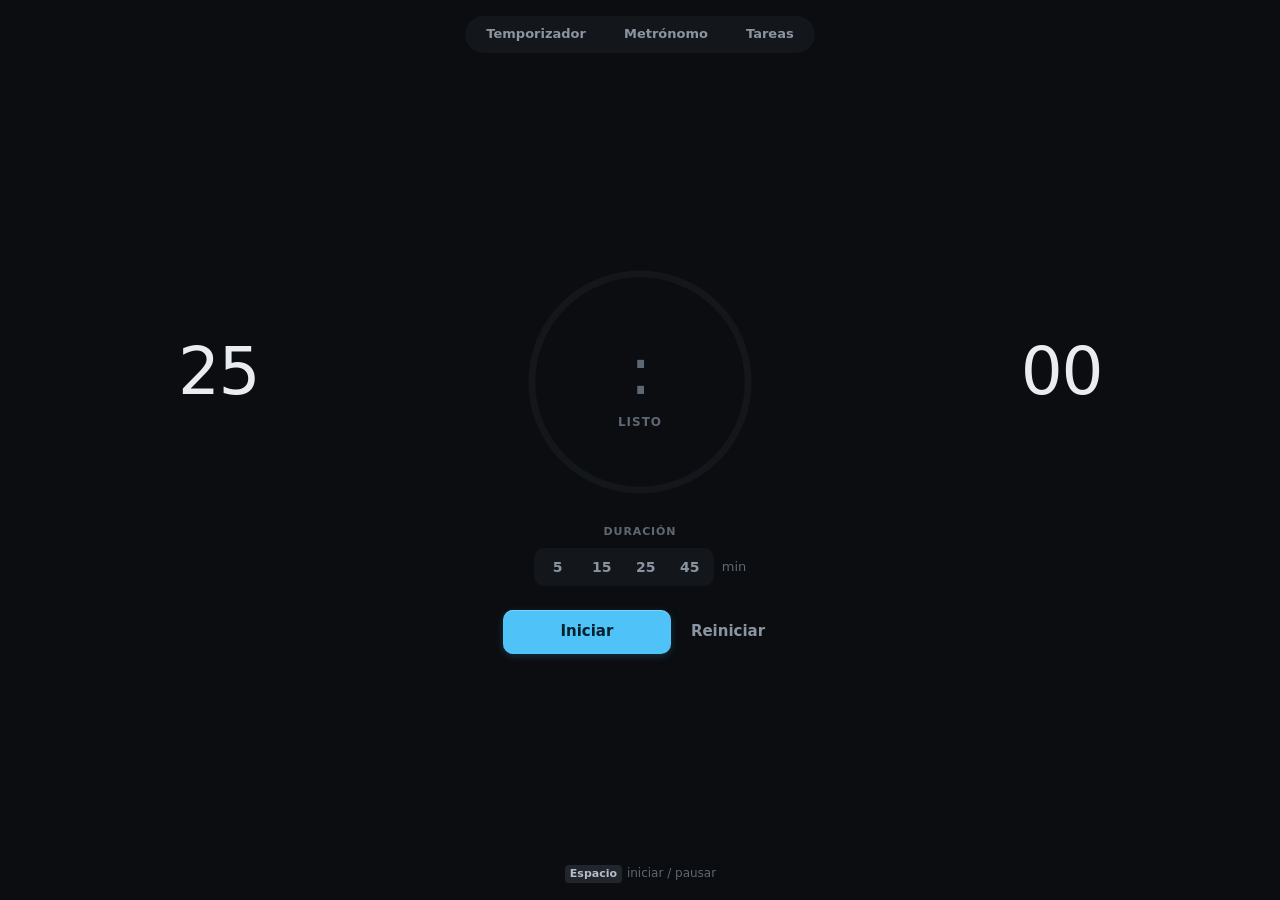
==== src/frontend/index.html @ 13fa9584 "volume" ====
<!DOCTYPE html>
<html lang="es">
<head>
<meta charset="utf-8">
<title>Tempo</title>
<link rel="stylesheet" href="style.css">
</head>
<body>

<div class="update-bar" id="updateBar" role="status" hidden>
  <span>Nueva versión <span id="updateVer"></span> disponible</span>
  <span id="updateErr" hidden></span>
  <button class="btn link" id="updateInstall">Actualizar</button>
</div>

<nav class="tabs" role="tablist">
  <button class="tab" role="tab" data-tab="timer" id="tab-timer">Temporizador</button>
  <button class="tab" role="tab" data-tab="metro" id="tab-metro">Metrónomo</button>
  <button class="tab" role="tab" data-tab="todo" id="tab-todo">Tareas</button>
</nav>

<!-- ───────── Temporizador ───────── -->
<section class="panel timer" id="panel-timer" role="tabpanel" aria-labelledby="tab-timer">
  <div class="ring" id="ring">
    <svg viewBox="0 0 240 240" aria-hidden="true">
      <circle class="ring-track" cx="120" cy="120" r="110"></circle>
      <circle class="ring-fill" id="ringFill" cx="120" cy="120" r="110"></circle>
    </svg>
    <div class="ring-center">
      <label class="time time-edit" id="timeEdit" title="Haz clic para cambiar la duración">
        <input type="text" inputmode="numeric" id="customMin" maxlength="4" value="25" aria-label="Minutos">
        <span>:</span>
        <input type="text" inputmode="numeric" id="customSec" maxlength="2" value="00" aria-label="Segundos">
      </label>
      <div class="time" id="timerDisplay" hidden>25:00</div>
      <div class="status" id="timerStatus" role="status">Listo</div>
    </div>
  </div>

  <div class="group">
    <div class="eyebrow">Duración</div>
    <div class="duration-row">
      <div class="seg" id="presets">
        <button data-min="5">5</button>
        <button data-min="15">15</button>
        <button data-min="25">25</button>
        <button data-min="45">45</button>
      </div>
      <span class="unit">min</span>
    </div>
  </div>

  <div class="actions">
    <button class="btn primary" id="timerMain">Iniciar</button>
    <button class="btn link" id="timerReset">Reiniciar</button>
  </div>

  <p class="hint"><kbd>Espacio</kbd> iniciar / pausar</p>
</section>

<!-- ───────── Metrónomo ───────── -->
<section class="panel metro" id="panel-metro" role="tabpanel" aria-labelledby="tab-metro" hidden>
  <!-- Escala de metrónomo analógico: lento arriba, rápido abajo; la pesa marca el tempo -->
  <div class="scale" id="scale" role="slider" tabindex="0" aria-label="Tempo"
       aria-valuemin="30" aria-valuemax="240" aria-valuenow="100">
    <div class="rail" id="rail">
      <div class="weight" id="weight"></div>
    </div>
  </div>

  <div class="metro-side">
    <div class="hero">
      <div class="bpm"><span id="bpmDisplay">100</span><small>BPM</small></div>
      <div class="tempo-name" id="tempoName">Andante</div>
      <div class="bpm-note" id="bpmNote"></div>
    </div>

    <!-- compás (fracción con ‹ ›) y pulsos: clic en un pulso lo acentúa -->
    <div class="beat-row">
      <div class="meter" id="meter" role="spinbutton" tabindex="0" aria-label="Compás" title="Compás">
        <button class="meter-arrow" id="meterPrev" tabindex="-1" aria-label="Compás anterior">‹</button>
        <span class="frac"><span id="meterNum">4</span><span id="meterDen">4</span></span>
        <button class="meter-arrow" id="meterNext" tabindex="-1" aria-label="Compás siguiente">›</button>
      </div>
      <div class="dots" id="dots" title="Clic en un pulso para acentuarlo"></div>
    </div>

    <div class="volume" id="volume">
      <button class="vol-icon" id="volMute" aria-label="Silenciar">
        <svg viewBox="0 0 24 24" aria-hidden="true">
          <path class="spk" d="M4 9h4l5-4v14l-5-4H4z"></path>
          <path class="wave w1" d="M16 9.5a3.5 3.5 0 0 1 0 5"></path>
          <path class="wave w2" d="M18.5 7a7 7 0 0 1 0 10"></path>
          <path class="mute" d="M16.5 9.5l5 5m0-5l-5 5"></path>
        </svg>
      </button>
      <input type="range" class="slider" id="volRange" min="0" max="100" value="80" aria-label="Volumen">
    </div>

    <button class="btn primary block" id="metroToggle">Iniciar</button>

    <p class="notice" id="metroNotice" hidden>Se detuvo al ocultar la ventana.</p>
    <p class="hint"><kbd>Espacio</kbd> iniciar / parar · <kbd>↑</kbd><kbd>↓</kbd> ±1</p>
  </div>
</section>

<!-- ───────── Tareas ───────── -->
<section class="panel todo" id="panel-todo" role="tabpanel" aria-labelledby="tab-todo" hidden>
  <form class="todo-form" id="todoForm" autocomplete="off">
    <input type="text" class="field" id="todoInput" placeholder="Nueva tarea…" maxlength="200" aria-label="Nueva tarea">
    <button class="btn primary" type="submit">Añadir</button>
  </form>

  <ul class="todo-list" id="todoList" aria-label="Tareas"></ul>
  <p class="todo-empty" id="todoEmpty">No hay tareas</p>

  <div class="todo-foot">
    <span id="todoCount"></span>
    <button class="btn link" id="todoClear">Borrar completadas</button>
  </div>

  <p class="hint"><kbd>Intro</kbd> añadir · doble clic para editar · arrastra <span class="grip-glyph">⋮⋮</span> para ordenar</p>
</section>

<script src="metronome.js"></script>
<script src="app.js"></script>
</body>
</html>
---- src/frontend/style.css ----
/* ───────────────────────── Tokens ─────────────────────────
   Grises con un punto de azul (más naturales que el gris neutro), tonos
   definidos para cada acento y escalas fijas de espacio y tipografía.     */
:root {
  --gray-950: #0b0d10;   /* fondo de la ventana */
  --gray-900: #13161b;   /* superficies: tarjetas, pistas */
  --gray-850: #191d23;
  --gray-800: #21262d;   /* elementos elevados: segmento activo, campos */
  --gray-700: #2c333c;   /* pistas de controles */
  --gray-600: #3e4651;
  --gray-500: #5e6774;   /* texto terciario */
  --gray-400: #8b94a1;   /* texto secundario */
  --gray-300: #b6bdc8;
  --gray-100: #e9edf2;   /* texto principal */

  --cyan-tint: rgb(79 195 247 / .14);
  --cyan-500: #4fc3f7;
  --cyan-400: #7fd3f9;
  --cyan-ink: #03202b;
  --amber-tint: rgb(255 183 77 / .14);
  --amber-500: #ffb74d;
  --red-tint: rgb(239 83 80 / .14);
  --red-500: #ef5350;
  --red-300: #ff8f8b;

  --s1: 4px; --s2: 8px; --s3: 12px; --s4: 16px; --s5: 24px; --s6: 32px; --s7: 48px;
  --r-sm: 6px; --r-md: 10px; --r-lg: 14px; --r-full: 999px;

  --font: "Segoe UI Variable Text", "Segoe UI", system-ui, sans-serif;
  --font-display: "Segoe UI Variable Display", "Segoe UI", system-ui, sans-serif;

  --raise: inset 0 1px 0 rgb(255 255 255 / .05), 0 1px 2px rgb(0 0 0 / .4);
  color-scheme: dark;
}

* { box-sizing: border-box; }

html, body {
  margin: 0;
  height: 100%;
  overflow: hidden;
  background: var(--gray-950);
  color: var(--gray-100);
  font: 14px/1.45 var(--font);
  user-select: none;
  -webkit-font-smoothing: antialiased;
}
body { display: flex; flex-direction: column; }

button { font: inherit; color: inherit; cursor: pointer; }
button:disabled { cursor: default; }
:focus-visible { outline: 2px solid var(--cyan-500); outline-offset: 2px; }

/* ───────────────────────── Actualización ───────────────────────── */
.update-bar {
  display: flex;
  align-items: center;
  justify-content: center;
  gap: var(--s2);
  padding: var(--s1) var(--s4);
  background: var(--cyan-tint);
  color: var(--cyan-400);
  font-size: 13px;
}
.update-bar[hidden] { display: none; }
.update-bar .btn.link { padding: 4px var(--s2); font-size: 13px; color: var(--cyan-500); }
.update-bar .btn.link:hover:not(:disabled) { color: var(--gray-100); }
.update-bar .btn.link:disabled { color: var(--gray-500); }

/* ───────────────────────── Pestañas ───────────────────────── */
.tabs {
  align-self: center;
  display: flex;
  gap: 2px;
  margin: var(--s4) 0 0;
  padding: 3px;
  border-radius: var(--r-full);
  background: var(--gray-900);
}
.tab {
  padding: 6px 18px;
  border: 0;
  border-radius: var(--r-full);
  background: none;
  color: var(--gray-400);
  font-weight: 600;
  font-size: 13px;
  transition: color .15s, background .15s;
}
.tab:hover { color: var(--gray-100); }
.tab.active { background: var(--gray-800); color: var(--gray-100); box-shadow: var(--raise); }

.panel {
  flex: 1;
  min-height: 0;
  display: flex;
  flex-direction: column;
  align-items: center;
  padding: var(--s5) var(--s5) var(--s4);
  /* en ventana maximizada / pantalla completa el contenido no se estira */
  width: 100%;
  max-width: 560px;
  margin-inline: auto;
}
.panel[hidden] { display: none; }
.panel.metro, .panel.todo { max-height: 760px; }
.panel.todo { max-width: 640px; }

/* ───────────────────────── Botones ───────────────────────── */
.btn {
  border: 0;
  border-radius: var(--r-md);
  padding: 11px 22px;
  font-weight: 600;
  font-size: 15px;
  transition: background .15s, color .15s, transform .05s;
}
.btn:active:not(:disabled) { transform: translateY(1px); }
.btn.primary {
  background: var(--cyan-500);
  color: var(--cyan-ink);
  box-shadow: inset 0 1px 0 rgb(255 255 255 / .25), 0 2px 8px rgb(79 195 247 / .2);
}
.btn.primary:hover { background: var(--cyan-400); }
.btn.primary.stop {               /* "Parar"/"Pausar": acción activa, menos llamativa */
  background: var(--gray-800);
  color: var(--gray-100);
  box-shadow: var(--raise);
}
.btn.primary.stop:hover { background: var(--gray-700); }
.btn.link { background: none; color: var(--gray-400); padding-inline: var(--s3); }
.btn.link:hover:not(:disabled) { color: var(--gray-100); }
.btn.link:disabled { color: var(--gray-600); }
.btn.block { width: 100%; }

/* Control segmentado: grupo de opciones sin un borde por botón */
.seg {
  display: inline-flex;
  gap: 2px;
  padding: 3px;
  border-radius: var(--r-md);
  background: var(--gray-900);
}
.seg button {
  min-width: 42px;
  padding: 6px 10px;
  border: 0;
  border-radius: 7px;
  background: none;
  color: var(--gray-400);
  font-weight: 600;
  font-variant-numeric: tabular-nums;
  transition: color .15s, background .15s;
}
.seg button:hover:not(:disabled) { color: var(--gray-100); }
.seg button:disabled { opacity: .4; }
.seg button[aria-pressed="true"] { background: var(--gray-800); color: var(--gray-100); box-shadow: var(--raise); }
.seg.full { display: flex; }
.seg.full button { flex: 1; min-width: 0; }

/* ───────────────────────── Texto ───────────────────────── */
.eyebrow {
  font-size: 11px;
  font-weight: 600;
  letter-spacing: .08em;
  text-transform: uppercase;
  color: var(--gray-500);
}
.hint { margin: auto 0 0; color: var(--gray-500); font-size: 12px; text-align: center; }
kbd {
  display: inline-block;
  min-width: 18px;
  padding: 1px 5px;
  margin: 0 1px;
  border-radius: 4px;
  background: var(--gray-800);
  color: var(--gray-300);
  font: 600 11px/1.5 var(--font);
  box-shadow: inset 0 -1px 0 var(--gray-950);
}
.notice { margin: 0; color: var(--amber-500); font-size: 13px; }
.notice[hidden] { display: none; }

/* ─────────────────────── Temporizador ─────────────────────── */
.panel.timer { gap: var(--s5); }

/* contenido centrado en vertical entre las pestañas y la pista de atajos */
.ring { position: relative; width: 236px; height: 236px; margin-top: auto; flex: none; }
.ring svg { width: 100%; height: 100%; transform: rotate(-90deg); }
.ring circle { fill: none; stroke-width: 7; }
.ring-track { stroke: var(--gray-900); }
.ring-fill {
  stroke: var(--cyan-500);
  stroke-linecap: round;
  stroke-dasharray: 691.15;
  stroke-dashoffset: 691.15;
  transition: stroke-dashoffset .4s linear, stroke .2s;
}
.ring-center {
  position: absolute;
  inset: 0;
  display: flex;
  flex-direction: column;
  align-items: center;
  justify-content: center;
  gap: var(--s1);
}
.time {
  font: 300 66px/1 var(--font-display);
  font-variant-numeric: tabular-nums;
  letter-spacing: -.02em;
}
.time.long { font-size: 50px; }
.time[hidden] { display: none; }

/* la duración se edita en el propio círculo */
.time-edit { display: inline-flex; align-items: baseline; cursor: text; }
.time-edit input {
  min-width: 0;
  padding: 0;
  border: 0;
  border-radius: var(--r-md);
  background: none;
  color: inherit;
  font: inherit;
  letter-spacing: inherit;
  text-align: center;
}
.time-edit input:hover { background: var(--gray-850); }
.time-edit input:focus { outline: none; background: var(--gray-800); box-shadow: var(--raise); }
.time-edit span { color: var(--gray-500); }
.status { font-size: 12px; font-weight: 600; letter-spacing: .08em; text-transform: uppercase; color: var(--gray-500); }

.ring.idle .ring-fill { stroke-dashoffset: 691.15; }
.ring.paused .ring-fill { stroke: var(--gray-500); }
.ring.paused .time { color: var(--gray-400); }
.ring.running .status { color: var(--cyan-500); }
.ring.done .ring-fill { stroke: var(--red-500); }
.ring.done .time { color: var(--red-300); }
.ring.done .status {              /* aviso de fin: fondo tintado y texto fuerte */
  padding: 2px 10px;
  border-radius: var(--r-full);
  background: var(--red-tint);
  color: var(--red-300);
  font-weight: 700;
}
.ring.done { animation: glow 1.6s ease-in-out infinite; border-radius: 50%; }
@keyframes glow {
  50% { box-shadow: 0 0 0 10px var(--red-tint); }
}

.group { display: flex; flex-direction: column; align-items: center; gap: var(--s2); }
.duration-row { display: flex; align-items: center; gap: var(--s2); }
.unit { color: var(--gray-500); font-size: 13px; }

.actions { display: flex; align-items: center; gap: var(--s2); }
.actions .primary { min-width: 168px; }

/* ──────────────────────── Metrónomo ───────────────────────── */
.panel.metro { flex-direction: row; align-items: stretch; gap: var(--s5); padding-top: var(--s4); }

/* escala analógica */
.scale {
  position: relative;
  flex: 0 0 168px;
  padding: var(--s4) 0;
  border-radius: var(--r-lg);
  background: linear-gradient(var(--gray-900), var(--gray-850));
  box-shadow: inset 0 1px 0 rgb(255 255 255 / .03);
  cursor: ns-resize;
  touch-action: none;
}
.rail { --x: 58px; position: relative; height: 100%; }
.rail::before {                   /* la varilla */
  content: '';
  position: absolute;
  left: calc(var(--x) - 1.5px);
  top: calc(-1 * var(--s2)); bottom: calc(-1 * var(--s2));
  width: 3px;
  border-radius: 2px;
  background: linear-gradient(90deg, var(--gray-700), var(--gray-500), var(--gray-700));
}
.tick { position: absolute; height: 1px; left: calc(var(--x) - 9px); width: 5px; background: var(--gray-600); }
.tick.major { left: calc(var(--x) - 13px); width: 9px; background: var(--gray-400); }
.tick-num {
  position: absolute;
  right: calc(100% - var(--x) + 17px);
  transform: translateY(-50%);
  font-size: 10px;
  line-height: 1;
  color: var(--gray-500);
  font-variant-numeric: tabular-nums;
}
.tick-num.key { color: var(--gray-300); font-weight: 600; }
.mark {
  position: absolute;
  left: calc(var(--x) + 12px);
  transform: translateY(-50%);
  font-size: 11.5px;
  line-height: 1;
  font-style: italic;
  color: var(--gray-500);
  white-space: nowrap;
  transition: color .15s;
}
.mark.current { color: var(--amber-500); font-weight: 600; }
.weight {                         /* la pesa */
  position: absolute;
  left: var(--x);
  width: 38px;
  height: 22px;
  transform: translate(-50%, -50%);
  pointer-events: none;
  transition: top .08s ease-out;
  filter: drop-shadow(0 2px 3px rgb(0 0 0 / .5));
}
.weight::before {
  content: '';
  position: absolute;
  inset: 0;
  background: linear-gradient(90deg, #8d95a1, #eef1f5 42%, #a7aeb9 60%, #7d8591);
  clip-path: polygon(24% 0, 76% 0, 100% 100%, 0 100%);
}
.weight::after {                  /* línea índice */
  content: '';
  position: absolute;
  left: -4px; right: -4px; top: 50%;
  height: 2px;
  margin-top: -1px;
  border-radius: 1px;
  background: var(--amber-500);
}
.scale.dragging .weight { transition: none; }

.metro-side {
  flex: 1;
  min-width: 0;
  display: flex;
  flex-direction: column;
  align-items: stretch;
  gap: var(--s4);
}
.hero { text-align: center; padding-top: var(--s2); }
.bpm { display: flex; align-items: baseline; justify-content: center; gap: 6px; }
.bpm > span {
  font: 300 72px/1 var(--font-display);
  font-variant-numeric: tabular-nums;
  letter-spacing: -.02em;
}
.bpm small { font-size: 12px; font-weight: 600; letter-spacing: .08em; color: var(--gray-500); }
.bpm-note { font-size: 12px; color: var(--gray-500); min-height: 1.45em; }
.tempo-name { margin-top: var(--s1); color: var(--amber-500); font-style: italic; font-size: 18px; }

/* compás + pulsos en una sola fila */
.beat-row { display: flex; align-items: center; justify-content: center; gap: var(--s4); }

/* compás: fracción apilada con flechas a los lados */
.meter { display: inline-flex; align-items: center; flex: none; border-radius: var(--r-md); }
.meter:focus-visible { outline-offset: 4px; }
.meter-arrow {
  width: 22px;
  height: 36px;
  padding: 0;
  border: 0;
  border-radius: var(--r-sm);
  background: none;
  color: var(--gray-500);
  font-size: 20px;
  line-height: 1;
  transition: color .15s, background .15s;
}
.meter-arrow:hover:not(:disabled) { color: var(--gray-100); background: var(--gray-900); }
.meter-arrow:disabled { color: var(--gray-800); }
.frac {
  display: flex;
  flex-direction: column;
  align-items: center;
  min-width: 26px;
  font: 400 20px/1.05 var(--font-display);
  font-variant-numeric: tabular-nums;
  color: var(--gray-100);
}
.frac > span + span { border-top: 1.5px solid var(--gray-600); padding: 0 2px; }

/* pulsos: cada punto se puede acentuar con un clic */
.dots { display: flex; flex-wrap: wrap; justify-content: center; align-items: center; gap: var(--s2); max-width: 190px; }
.dots.many { gap: 6px; max-width: 160px; }
.dot {
  width: 14px; height: 14px;
  padding: 0;
  border: 0;
  border-radius: 50%;
  background: var(--gray-800);
  transition: background .06s, box-shadow .06s;
}
.dots.many .dot { width: 11px; height: 11px; }
.dot:hover { box-shadow: inset 0 0 0 2px var(--gray-600); }
.dot.accent { box-shadow: inset 0 0 0 2px rgb(255 183 77 / .55); }
.dot.accent:hover { box-shadow: inset 0 0 0 2px var(--amber-500); }
.dot.on { background: var(--cyan-500); box-shadow: 0 0 12px var(--cyan-500); }
.dot.accent.on { background: var(--amber-500); box-shadow: 0 0 12px var(--amber-500); }

/* volumen: icono (silencia) + deslizador */
.volume { display: flex; align-items: center; gap: var(--s2); padding: 0 var(--s2); }
.vol-icon {
  flex: none;
  display: grid;
  place-items: center;
  width: 28px; height: 28px;
  padding: 0;
  border: 0;
  border-radius: var(--r-sm);
  background: none;
  color: var(--gray-500);
  transition: color .15s;
}
.vol-icon:hover { color: var(--gray-100); }
.vol-icon svg { width: 18px; height: 18px; fill: none; stroke: currentColor; stroke-width: 1.8; stroke-linecap: round; stroke-linejoin: round; }
.vol-icon .spk { fill: currentColor; }
.vol-icon .mute { display: none; }
.volume[data-level="0"] .wave { display: none; }
.volume[data-level="0"] .mute { display: inline; }
.volume[data-level="1"] .w2 { display: none; }

/* deslizador */
.slider {
  --fill: 80%;
  appearance: none;
  width: 100%;
  height: 18px;
  margin: 0;
  background: none;
  cursor: pointer;
}
.slider::-webkit-slider-runnable-track {
  height: 4px;
  border-radius: 2px;
  background: linear-gradient(90deg, var(--cyan-500) var(--fill), var(--gray-700) var(--fill));
}
.slider::-webkit-slider-thumb {
  appearance: none;
  width: 16px; height: 16px;
  margin-top: -6px;
  border-radius: 50%;
  background: var(--gray-100);
  box-shadow: 0 1px 3px rgb(0 0 0 / .5);
}
.slider:focus-visible { outline: none; }
.slider:focus-visible::-webkit-slider-thumb { box-shadow: 0 0 0 3px var(--cyan-tint), 0 0 0 1px var(--cyan-500); }

.metro-side .hint { margin-top: auto; }

/* ────────────────────────── Tareas ────────────────────────── */
.panel.todo { align-items: stretch; gap: var(--s4); }

.field {
  min-width: 0;
  padding: 10px var(--s3);
  border: 0;
  border-radius: var(--r-md);
  background: var(--gray-900);
  color: var(--gray-100);
  font: inherit;
  transition: background .15s;
}
.field::placeholder { color: var(--gray-500); }
.field:hover { background: var(--gray-850); }
.field:focus { outline: none; background: var(--gray-800); box-shadow: var(--raise); }

.todo-form { display: flex; gap: var(--s2); }
.todo-form .field { flex: 1; }

.todo-list {
  flex: 1;
  min-height: 0;
  margin: 0 calc(-1 * var(--s2));
  padding: 0;
  list-style: none;
  overflow-y: auto;
}
.todo-list::-webkit-scrollbar { width: 8px; }
.todo-list::-webkit-scrollbar-thumb { border-radius: 4px; background: var(--gray-800); }
.todo-list::-webkit-scrollbar-thumb:hover { background: var(--gray-700); }
.todo-list:empty { display: none; }

.todo-item {
  display: flex;
  align-items: center;
  gap: var(--s2);
  min-height: 40px;
  padding: var(--s1) var(--s2);
  border-radius: var(--r-md);
  transition: background .12s;
}
.todo-item:hover { background: var(--gray-900); }
/* arrastre: las demás tareas se deslizan; la arrastrada sigue al ratón y se asienta al soltar */
.todo-list.sorting .todo-item { transition: background .12s, transform .18s ease; }
.todo-list.sorting .todo-item.dragging {
  position: relative;
  z-index: 1;
  background: var(--gray-800);
  box-shadow: var(--raise), 0 4px 12px rgb(0 0 0 / .4);
  transition: none;
}
.todo-list.sorting .todo-item.dragging.settling { transition: transform .15s ease; }
.todo-list.sorting, .todo-list.sorting * { cursor: grabbing; }
@media (prefers-reduced-motion: reduce) {
  .todo-list.sorting .todo-item, .todo-list.sorting .todo-item.dragging.settling { transition: none; }
}

.todo-grip {
  flex: none;
  width: 14px;
  color: var(--gray-600);
  font-size: 12px;
  letter-spacing: -3px;
  text-align: center;
  cursor: grab;
  touch-action: none;
  opacity: 0;
  transition: opacity .12s, color .12s;
}
.todo-item:hover .todo-grip, .todo-item.dragging .todo-grip { opacity: 1; }
.todo-grip:hover { color: var(--gray-300); }
.todo-item.dragging .todo-grip { cursor: grabbing; color: var(--gray-300); }
.grip-glyph { letter-spacing: -3px; padding-right: 3px; }

.todo-check {
  flex: none;
  display: grid;
  place-items: center;
  width: 18px; height: 18px;
  padding: 0;
  border: 0;
  border-radius: 50%;
  background: none;
  box-shadow: inset 0 0 0 1.5px var(--gray-600);
  transition: background .12s, box-shadow .12s;
}
.todo-check:hover { box-shadow: inset 0 0 0 1.5px var(--cyan-500); }
.todo-check[aria-pressed="true"] { background: var(--cyan-500); box-shadow: none; }
.todo-check[aria-pressed="true"]::after {   /* ✓ */
  content: '';
  width: 5px; height: 9px;
  margin-top: -2px;
  border: solid var(--cyan-ink);
  border-width: 0 2px 2px 0;
  transform: rotate(45deg);
}

.todo-text { flex: 1; min-width: 0; overflow-wrap: anywhere; cursor: text; transition: color .12s; }
.todo-item.done .todo-text { color: var(--gray-500); text-decoration: line-through; }
.todo-edit { flex: 1; padding: 4px var(--s2); margin: -4px 0; }

.todo-del {
  flex: none;
  width: 24px; height: 24px;
  padding: 0;
  border: 0;
  border-radius: var(--r-sm);
  background: none;
  color: var(--gray-500);
  font-size: 18px;
  line-height: 1;
  opacity: 0;
  transition: opacity .12s, color .12s, background .12s;
}
.todo-item:hover .todo-del, .todo-del:focus-visible { opacity: 1; }
.todo-del:hover { color: var(--red-300); background: var(--red-tint); }

.todo-empty { margin: auto 0; color: var(--gray-500); text-align: center; }
.todo-empty[hidden] { display: none; }

.todo-foot { display: flex; align-items: center; justify-content: space-between; min-height: 32px; color: var(--gray-500); font-size: 12px; }
.todo-foot .btn.link { padding: 6px var(--s2); font-size: 13px; }
.todo-foot .btn.link:disabled { visibility: hidden; }
.panel.todo .hint { margin-top: 0; }
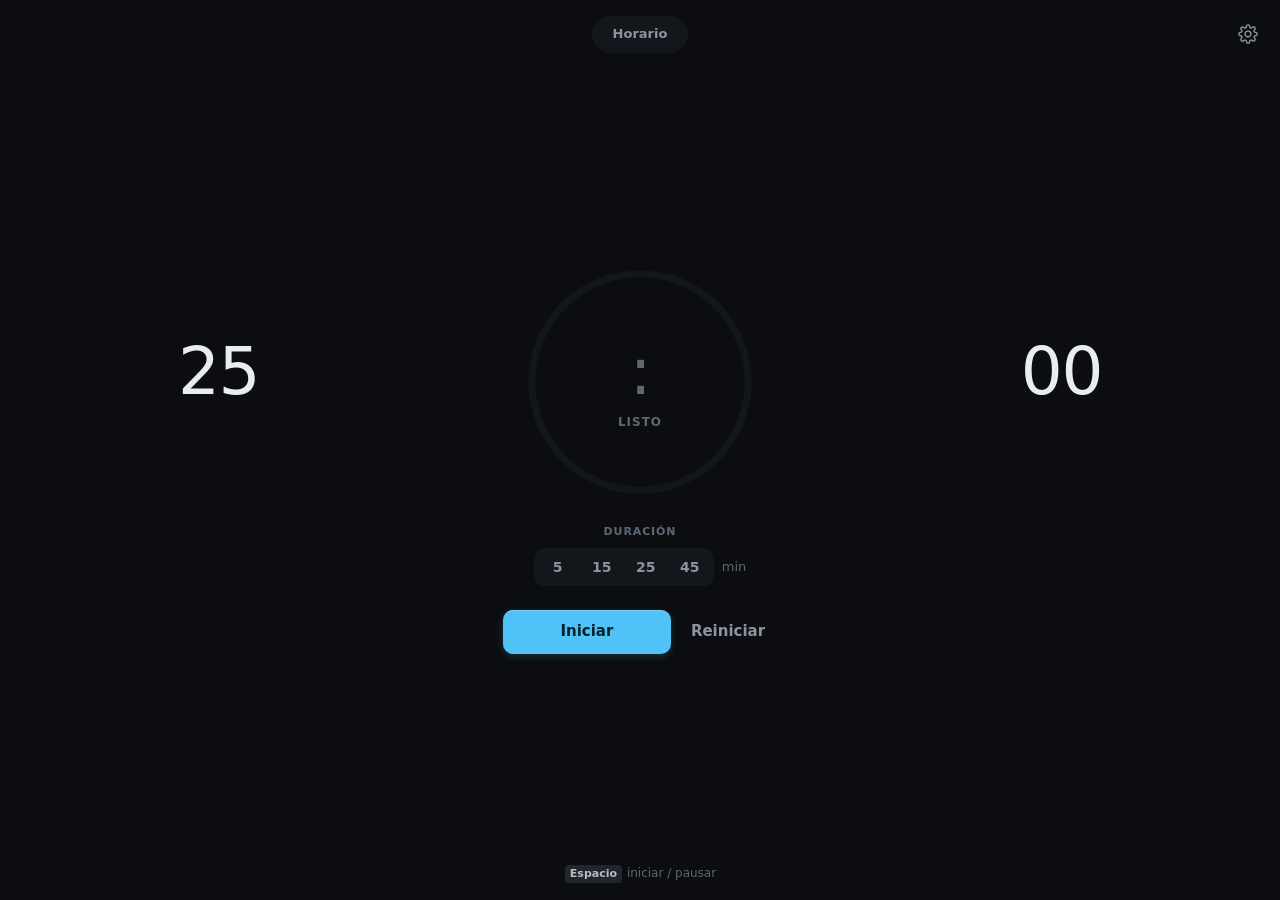
==== commit 84a09134: "Time blocking" ====
--- a/src/frontend/index.html
+++ b/src/frontend/index.html
@@ -13,11 +13,32 @@
   <button class="btn link" id="updateInstall">Actualizar</button>
 </div>
 
-<nav class="tabs" role="tablist">
-  <button class="tab" role="tab" data-tab="timer" id="tab-timer">Temporizador</button>
-  <button class="tab" role="tab" data-tab="metro" id="tab-metro">Metrónomo</button>
-  <button class="tab" role="tab" data-tab="todo" id="tab-todo">Tareas</button>
-</nav>
+<header class="topbar">
+  <nav class="tabs" role="tablist">
+    <button class="tab" role="tab" data-tab="sched" id="tab-sched">Horario</button>
+    <button class="tab" role="tab" data-tab="timer" id="tab-timer" hidden>Temporizador</button>
+    <button class="tab" role="tab" data-tab="metro" id="tab-metro" hidden>Metrónomo</button>
+    <button class="tab" role="tab" data-tab="todo" id="tab-todo" hidden>Tareas</button>
+  </nav>
+  <button class="plugins-btn" id="pluginsBtn" aria-label="Plugins" title="Plugins" aria-expanded="false">
+    <svg viewBox="0 0 24 24" aria-hidden="true"><path d="M12 15.5a3.5 3.5 0 1 0 0-7 3.5 3.5 0 0 0 0 7z"/><path d="M19.4 15a1.7 1.7 0 0 0 .3 1.8l.1.1a2 2 0 1 1-2.8 2.8l-.1-.1a1.7 1.7 0 0 0-1.8-.3 1.7 1.7 0 0 0-1 1.5V21a2 2 0 1 1-4 0v-.1a1.7 1.7 0 0 0-1.1-1.5 1.7 1.7 0 0 0-1.8.3l-.1.1a2 2 0 1 1-2.8-2.8l.1-.1a1.7 1.7 0 0 0 .3-1.8 1.7 1.7 0 0 0-1.5-1H3a2 2 0 1 1 0-4h.1a1.7 1.7 0 0 0 1.5-1.1 1.7 1.7 0 0 0-.3-1.8l-.1-.1a2 2 0 1 1 2.8-2.8l.1.1a1.7 1.7 0 0 0 1.8.3H9a1.7 1.7 0 0 0 1-1.5V3a2 2 0 1 1 4 0v.1a1.7 1.7 0 0 0 1 1.5 1.7 1.7 0 0 0 1.8-.3l.1-.1a2 2 0 1 1 2.8 2.8l-.1.1a1.7 1.7 0 0 0-.3 1.8V9a1.7 1.7 0 0 0 1.5 1H21a2 2 0 1 1 0 4h-.1a1.7 1.7 0 0 0-1.5 1z"/></svg>
+  </button>
+  <div class="plugins-menu" id="pluginsMenu" hidden>
+    <div class="eyebrow">Plugins</div>
+    <label class="plugin-row">
+      <span><b>Temporizador</b><small>Cuenta atrás; se puede iniciar desde un bloque</small></span>
+      <input type="checkbox" class="toggle" data-plugin="timer">
+    </label>
+    <label class="plugin-row">
+      <span><b>Metrónomo</b><small>Tempo, compás y acentos</small></span>
+      <input type="checkbox" class="toggle" data-plugin="metro">
+    </label>
+    <label class="plugin-row">
+      <span><b>Tareas</b><small>Lista de pendientes</small></span>
+      <input type="checkbox" class="toggle" data-plugin="todo">
+    </label>
+  </div>
+</header>
 
 <!-- ───────── Temporizador ───────── -->
 <section class="panel timer" id="panel-timer" role="tabpanel" aria-labelledby="tab-timer">
@@ -122,7 +143,46 @@
   <p class="hint"><kbd>Intro</kbd> añadir · doble clic para editar · arrastra <span class="grip-glyph">⋮⋮</span> para ordenar</p>
 </section>
 
+<!-- ───────── Horario ───────── -->
+<section class="panel sched" id="panel-sched" role="tabpanel" aria-labelledby="tab-sched" hidden>
+  <div class="sched-body" id="schedBody">
+    <div class="sched-head" id="schedHead"></div>
+    <div class="sched-grid" id="schedGrid">
+      <div class="sched-hours" id="schedHours"></div>
+      <!-- columnas L–D generadas por schedule.js -->
+    </div>
+  </div>
+  <div class="sched-foot">
+    <p class="hint">Arrastra para crear un bloque · clic para editar · <kbd>Supr</kbd> eliminar el seleccionado</p>
+    <button class="btn link" id="schedWidget">Mostrar widget</button>
+  </div>
+
+  <form class="sched-editor" id="schedEditor" autocomplete="off" hidden>
+    <input type="text" class="field" id="edTitle" placeholder="Actividad…" maxlength="200" aria-label="Actividad">
+    <div class="ed-row">
+      <input type="time" class="field ed-time" id="edStart" step="900" aria-label="Inicio">
+      <span class="ed-dash">–</span>
+      <input type="time" class="field ed-time" id="edEnd" step="900" aria-label="Fin">
+      <span class="ed-dur" id="edDur"></span>
+    </div>
+    <div class="seg full" id="edDays" aria-label="Días"></div>
+    <div class="ed-quick">
+      <button type="button" class="btn link" data-days="0,1,2,3,4,5,6">Todos</button>
+      <button type="button" class="btn link" data-days="0,1,2,3,4">L–V</button>
+      <button type="button" class="btn link" data-days="5,6">Fin de semana</button>
+    </div>
+    <div class="ed-colors" id="edColors" aria-label="Color"></div>
+    <p class="ed-err" id="edErr" hidden></p>
+    <div class="ed-actions">
+      <button type="button" class="btn link danger" id="edDelete">Eliminar</button>
+      <button type="button" class="btn link" id="edTimer">Iniciar temporizador</button>
+      <button type="submit" class="btn primary">Guardar</button>
+    </div>
+  </form>
+</section>
+
 <script src="metronome.js"></script>
 <script src="app.js"></script>
+<script src="schedule.js"></script>
 </body>
 </html>
--- a/src/frontend/style.css
+++ b/src/frontend/style.css
@@ -68,11 +68,88 @@
 .update-bar .btn.link:disabled { color: var(--gray-500); }
 
 /* ───────────────────────── Pestañas ───────────────────────── */
+.topbar {
+  position: relative;
+  display: flex;
+  justify-content: center;
+  margin: var(--s4) var(--s4) 0;
+}
+.tab[hidden] { display: none; }
+.plugins-btn {
+  position: absolute;
+  right: 0;
+  top: 50%;
+  transform: translateY(-50%);
+  width: 32px;
+  height: 32px;
+  padding: 6px;
+  border: 0;
+  border-radius: var(--r-full);
+  background: none;
+  color: var(--gray-400);
+  transition: color .15s, background .15s;
+}
+.plugins-btn:hover, .plugins-btn[aria-expanded="true"] { color: var(--gray-100); background: var(--gray-900); }
+.plugins-btn svg { width: 100%; height: 100%; fill: none; stroke: currentColor; stroke-width: 1.7; stroke-linecap: round; stroke-linejoin: round; }
+.plugins-menu {
+  position: absolute;
+  right: 0;
+  top: calc(100% + 8px);
+  z-index: 20;
+  width: 290px;
+  display: flex;
+  flex-direction: column;
+  gap: var(--s1);
+  padding: var(--s3);
+  border-radius: var(--r-lg);
+  background: var(--gray-850);
+  box-shadow: 0 0 0 1px var(--gray-700), 0 12px 32px rgb(0 0 0 / .55);
+}
+.plugins-menu[hidden] { display: none; }
+.plugins-menu .eyebrow { padding: 0 var(--s2) var(--s1); }
+.plugin-row {
+  display: flex;
+  align-items: center;
+  justify-content: space-between;
+  gap: var(--s3);
+  padding: var(--s2);
+  border-radius: var(--r-md);
+  cursor: pointer;
+}
+.plugin-row:hover { background: var(--gray-800); }
+.plugin-row b { display: block; font-weight: 600; }
+.plugin-row small { display: block; color: var(--gray-500); font-size: 12px; }
+/* interruptor */
+.toggle {
+  appearance: none;
+  flex: none;
+  position: relative;
+  width: 34px;
+  height: 20px;
+  margin: 0;
+  border-radius: var(--r-full);
+  background: var(--gray-700);
+  cursor: pointer;
+  transition: background .15s;
+}
+.toggle::after {
+  content: '';
+  position: absolute;
+  top: 3px;
+  left: 3px;
+  width: 14px;
+  height: 14px;
+  border-radius: 50%;
+  background: var(--gray-300);
+  transition: transform .15s, background .15s;
+}
+.toggle:checked { background: var(--cyan-500); }
+.toggle:checked::after { transform: translateX(14px); background: var(--cyan-ink); }
 .tabs {
   align-self: center;
   display: flex;
   gap: 2px;
-  margin: var(--s4) 0 0;
+  margin: 0;
   padding: 3px;
   border-radius: var(--r-full);
   background: var(--gray-900);
@@ -575,3 +652,248 @@
 .todo-foot .btn.link { padding: 6px var(--s2); font-size: 13px; }
 .todo-foot .btn.link:disabled { visibility: hidden; }
 .panel.todo .hint { margin-top: 0; }
+
+/* ────────────────────────── Horario ────────────────────────── */
+.panel.sched {
+  position: relative;
+  max-width: none;
+  align-items: stretch;
+  gap: var(--s3);
+  padding: var(--s4) var(--s4) var(--s3);
+}
+.panel.sched .hint { margin: 0; flex: 1; }
+.sched-foot { display: flex; align-items: center; gap: var(--s2); }
+.sched-foot .btn.link { padding: 4px var(--s2); font-size: 12px; }
+
+.sched-body {
+  flex: 1;
+  min-height: 0;
+  overflow-y: auto;
+  border-radius: var(--r-lg);
+  background: var(--gray-900);
+}
+.sched-body::-webkit-scrollbar { width: 8px; }
+.sched-body::-webkit-scrollbar-thumb { border-radius: 4px; background: var(--gray-800); }
+.sched-body::-webkit-scrollbar-thumb:hover { background: var(--gray-700); }
+
+.sched-head, .sched-grid { display: grid; grid-template-columns: 48px repeat(7, minmax(0, 1fr)); }
+.sched-head {
+  position: sticky;
+  top: 0;
+  z-index: 3;
+  background: var(--gray-900);
+  border-bottom: 1px solid var(--gray-800);
+}
+.sched-day {
+  padding: var(--s2) 0;
+  text-align: center;
+  font-size: 12px;
+  font-weight: 600;
+  color: var(--gray-400);
+  overflow: hidden;
+  text-overflow: ellipsis;
+  white-space: nowrap;
+}
+.sched-day.today { color: var(--cyan-400); }
+
+.sched-grid { position: relative; }
+.sched-hours { position: relative; }
+.sched-hour {
+  position: absolute;
+  right: var(--s2);
+  transform: translateY(-50%);
+  font-size: 11px;
+  color: var(--gray-500);
+  font-variant-numeric: tabular-nums;
+}
+/* líneas de hora (marcadas) y de cuarto de hora (tenues) */
+.sched-col {
+  position: relative;
+  border-left: 1px solid var(--gray-800);
+  background:
+    repeating-linear-gradient(to bottom, var(--gray-800) 0 1px, transparent 1px 48px),
+    repeating-linear-gradient(to bottom, rgb(255 255 255 / .025) 0 1px, transparent 1px 12px);
+  cursor: crosshair;
+}
+.sched-col.today { background-color: rgb(79 195 247 / .04); }
+
+.sblock {
+  position: absolute;
+  z-index: 1;
+  padding: 3px 6px;
+  overflow: hidden;
+  border-radius: var(--r-sm);
+  border-left: 3px solid var(--c, var(--cyan-500));
+  background: color-mix(in srgb, var(--c, var(--cyan-500)) 22%, var(--gray-900));
+  color: var(--gray-100);
+  font-size: 12px;
+  line-height: 1.3;
+  cursor: grab;
+  transition: box-shadow .12s, background .12s;
+}
+.sblock:hover { background: color-mix(in srgb, var(--c, var(--cyan-500)) 30%, var(--gray-900)); }
+.sblock.selected { box-shadow: 0 0 0 1.5px var(--c, var(--cyan-500)); }
+.sblock.current { box-shadow: 0 0 0 1.5px var(--c), 0 0 14px color-mix(in srgb, var(--c) 45%, transparent); }
+.sblock.dragging { z-index: 4; opacity: .9; cursor: grabbing; box-shadow: 0 6px 18px rgb(0 0 0 / .45); }
+.sblock.ghost {
+  z-index: 2;
+  border: 1.5px dashed var(--cyan-500);
+  background: var(--cyan-tint);
+  color: var(--cyan-400);
+  font-variant-numeric: tabular-nums;
+  pointer-events: none;
+}
+.sblock-title { font-weight: 600; overflow: hidden; text-overflow: ellipsis; white-space: nowrap; }
+.sblock-time { color: var(--gray-300); font-size: 11px; font-variant-numeric: tabular-nums; white-space: nowrap; }
+.sblock.short { display: flex; align-items: center; gap: 6px; padding-block: 0; }
+.sblock.short .sblock-title { flex: 0 1 auto; min-width: 0; }
+.sblock.short .sblock-time { flex: none; }
+.sblock-handle { position: absolute; left: 0; right: 0; height: 6px; cursor: ns-resize; }
+.sblock-handle.top { top: 0; }
+.sblock-handle.bot { bottom: 0; }
+
+.sched-now { position: absolute; left: 0; right: 0; z-index: 2; height: 2px; background: var(--red-500); pointer-events: none; }
+.sched-now::before {
+  content: '';
+  position: absolute;
+  left: -4px;
+  top: -3px;
+  width: 8px;
+  height: 8px;
+  border-radius: 50%;
+  background: var(--red-500);
+}
+
+.sched-cursor {
+  position: absolute;
+  left: 0;
+  right: 0;
+  z-index: 0;
+  height: 2px;
+  background: var(--cyan-500);
+  pointer-events: none;
+}
+.sched-cursor span {
+  position: absolute;
+  left: 4px;
+  top: 3px;
+  padding: 0 5px;
+  border-radius: 4px;
+  background: var(--cyan-tint);
+  color: var(--cyan-400);
+  font-size: 11px;
+  font-weight: 600;
+  font-variant-numeric: tabular-nums;
+}
+
+body.sched-dragging, body.sched-dragging * { cursor: grabbing !important; user-select: none; }
+
+/* editor flotante */
+.sched-editor {
+  position: absolute;
+  z-index: 10;
+  width: 330px;
+  display: flex;
+  flex-direction: column;
+  gap: var(--s3);
+  padding: var(--s4);
+  border-radius: var(--r-lg);
+  background: var(--gray-850);
+  box-shadow: 0 0 0 1px var(--gray-700), 0 12px 32px rgb(0 0 0 / .55);
+}
+.sched-editor[hidden] { display: none; }
+.sched-editor .field { width: 100%; }
+.ed-row { display: flex; align-items: center; gap: var(--s2); }
+.ed-row .field.ed-time { width: auto; flex: none; font-variant-numeric: tabular-nums; }
+.ed-dash { color: var(--gray-500); }
+.ed-dur { margin-left: auto; color: var(--gray-500); font-size: 12px; white-space: nowrap; }
+.ed-quick { display: flex; gap: var(--s1); margin-top: calc(-1 * var(--s2)); }
+.ed-quick .btn.link { padding: 4px var(--s2); font-size: 12px; }
+.ed-colors { display: flex; gap: var(--s2); }
+.ed-swatch {
+  width: 22px;
+  height: 22px;
+  padding: 0;
+  border: 0;
+  border-radius: 50%;
+  background: var(--c);
+  transition: transform .1s, box-shadow .1s;
+}
+.ed-swatch:hover { transform: scale(1.1); }
+.ed-swatch[aria-pressed="true"] { box-shadow: 0 0 0 2px var(--gray-850), 0 0 0 4px var(--c); }
+.ed-err { margin: 0; color: var(--red-300); font-size: 12px; }
+.ed-err[hidden] { display: none; }
+.ed-actions { display: flex; align-items: center; gap: var(--s1); }
+.ed-actions .btn { padding: 8px 10px; font-size: 13px; white-space: nowrap; }
+.ed-actions .btn.primary { margin-left: auto; }
+.btn.link.danger:hover:not(:disabled) { color: var(--red-300); }
+
+/* ────────────────────────── Widget ────────────────────────── */
+body.widget-page { background: var(--gray-950); overflow: hidden; }
+.widget {
+  --c: var(--cyan-500);
+  position: relative;
+  height: 100vh;
+  display: flex;
+  flex-direction: column;
+  justify-content: center;
+  gap: 3px;
+  padding: 8px 12px 8px 14px;
+  border-left: 4px solid var(--c);
+  background: color-mix(in srgb, var(--c) 10%, var(--gray-900));
+  cursor: default;
+  transform-origin: center;
+}
+.widget.idle { background: var(--gray-900); }
+.w-top { display: flex; align-items: center; gap: var(--s2); min-width: 0; }
+.w-title {
+  flex: 1;
+  min-width: 0;
+  padding: 0;
+  border: 0;
+  background: none;
+  text-align: left;
+  font-weight: 600;
+  font-size: 13px;
+  overflow: hidden;
+  text-overflow: ellipsis;
+  white-space: nowrap;
+}
+.w-title:hover { color: var(--c); }
+.widget.idle .w-title { color: var(--gray-400); }
+.w-close {
+  flex: none;
+  width: 20px;
+  height: 20px;
+  padding: 0;
+  border: 0;
+  border-radius: 50%;
+  background: none;
+  color: var(--gray-500);
+  font-size: 16px;
+  line-height: 1;
+  opacity: 0;
+  transition: opacity .12s, color .12s, background .12s;
+}
+.widget:hover .w-close { opacity: 1; }
+.w-close:hover { color: var(--gray-100); background: var(--gray-800); }
+.w-mid { display: flex; align-items: baseline; gap: var(--s2); }
+.w-count { font: 600 22px/1.1 var(--font-display); font-variant-numeric: tabular-nums; }
+.w-until { color: var(--gray-400); font-size: 12px; }
+.w-bar { height: 3px; border-radius: 2px; background: var(--gray-800); overflow: hidden; }
+.w-fill { height: 100%; width: 0; background: var(--c); transition: width 1s linear; }
+.widget.idle .w-bar { display: none; }
+.w-next { color: var(--gray-500); font-size: 11px; overflow: hidden; text-overflow: ellipsis; white-space: nowrap; }
+.w-next[hidden] { display: none; }
+
+/* aviso de inicio: rebota y destella cuatro veces con el color del bloque */
+.widget.alert { animation: widget-pop .6s cubic-bezier(.3, 1.6, .5, 1), widget-flash 4s ease-in-out; }
+@keyframes widget-pop {
+  0% { transform: scale(.9); }
+  60% { transform: scale(1.05); }
+  100% { transform: scale(1); }
+}
+@keyframes widget-flash {
+  0%, 25%, 50%, 75%, 100% { background-color: color-mix(in srgb, var(--c) 10%, var(--gray-900)); box-shadow: inset 0 0 0 0 transparent; }
+  12%, 37%, 62%, 87% { background-color: color-mix(in srgb, var(--c) 50%, var(--gray-900)); box-shadow: inset 0 0 0 3px var(--c); }
+}
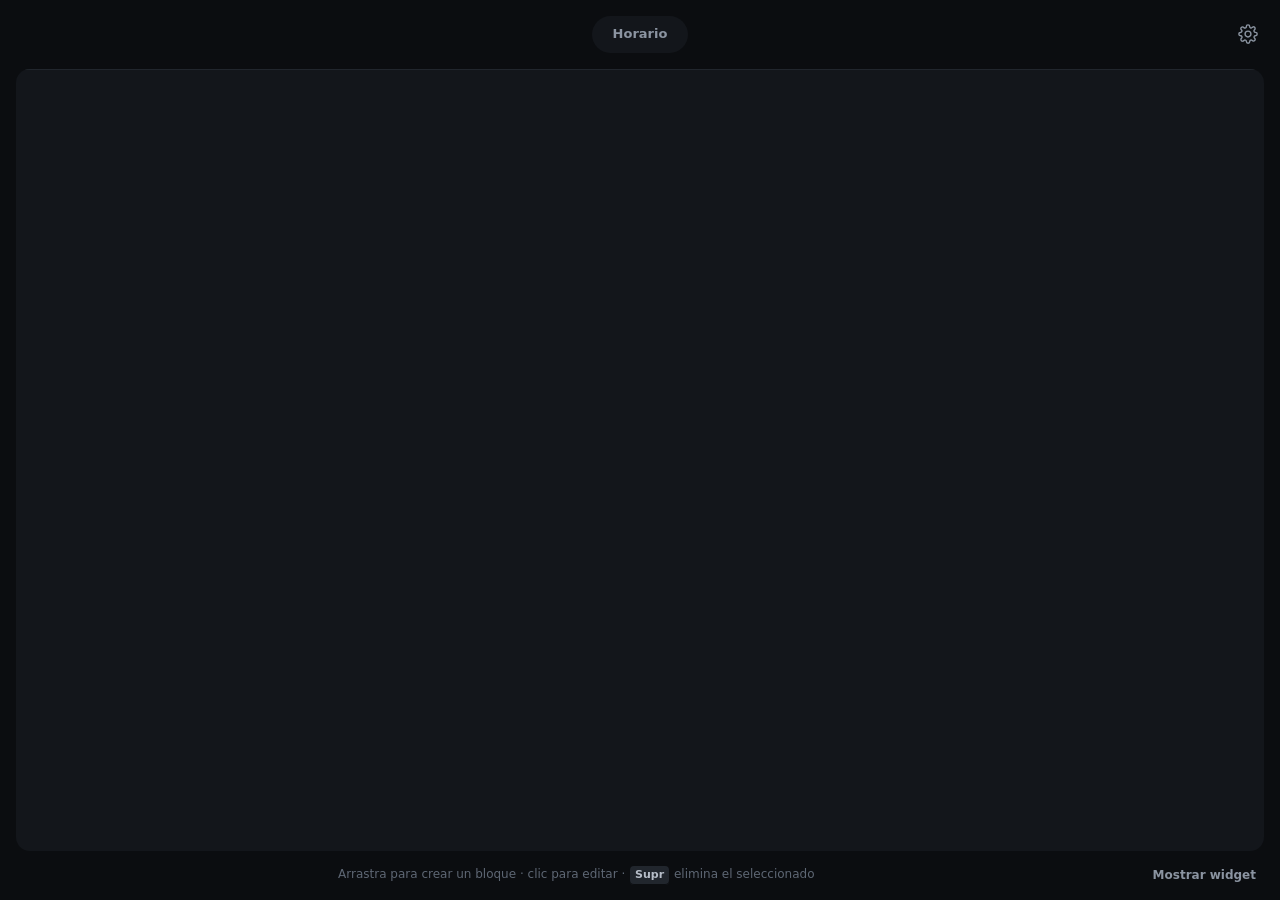
==== commit 08e58f1b: "Architecture" ====
--- a/src/frontend/index.html
+++ b/src/frontend/index.html
@@ -41,7 +41,7 @@
 </header>
 
 <!-- ───────── Temporizador ───────── -->
-<section class="panel timer" id="panel-timer" role="tabpanel" aria-labelledby="tab-timer">
+<section class="panel timer" id="panel-timer" role="tabpanel" aria-labelledby="tab-timer" hidden>
   <div class="ring" id="ring">
     <svg viewBox="0 0 240 240" aria-hidden="true">
       <circle class="ring-track" cx="120" cy="120" r="110"></circle>
@@ -144,7 +144,7 @@
 </section>
 
 <!-- ───────── Horario ───────── -->
-<section class="panel sched" id="panel-sched" role="tabpanel" aria-labelledby="tab-sched" hidden>
+<section class="panel sched" id="panel-sched" role="tabpanel" aria-labelledby="tab-sched">
   <div class="sched-body" id="schedBody">
     <div class="sched-head" id="schedHead"></div>
     <div class="sched-grid" id="schedGrid">
@@ -153,7 +153,7 @@
     </div>
   </div>
   <div class="sched-foot">
-    <p class="hint">Arrastra para crear un bloque · clic para editar · <kbd>Supr</kbd> eliminar el seleccionado</p>
+    <p class="hint">Arrastra para crear un bloque · clic para editar · <kbd>Supr</kbd> elimina el seleccionado</p>
     <button class="btn link" id="schedWidget">Mostrar widget</button>
   </div>
 
@@ -181,8 +181,6 @@
   </form>
 </section>
 
-<script src="metronome.js"></script>
-<script src="app.js"></script>
-<script src="schedule.js"></script>
+<script type="module" src="app.js"></script>
 </body>
 </html>
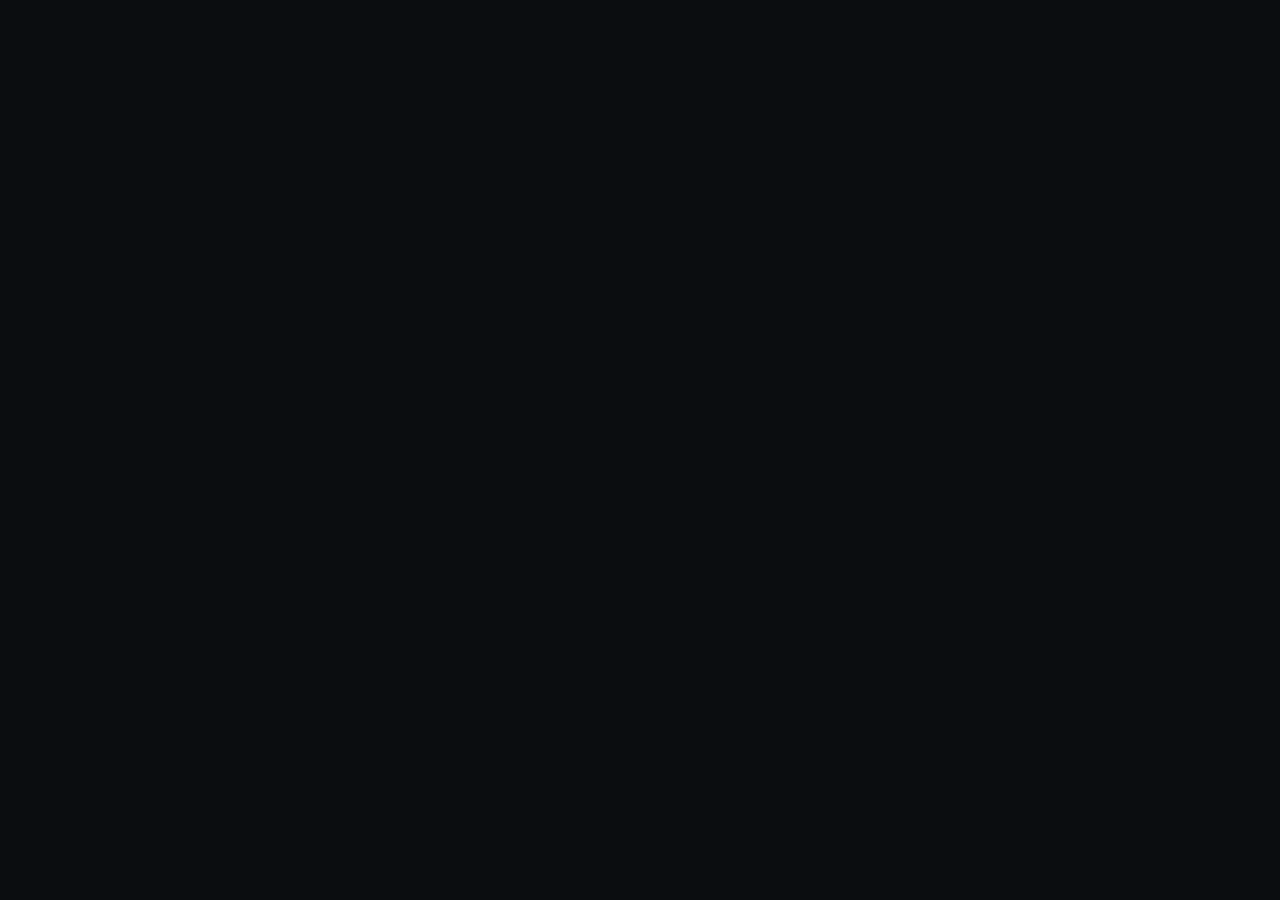
==== commit 93db4462: "Improve settings" ====
--- a/src/frontend/index.html
+++ b/src/frontend/index.html
@@ -3,42 +3,108 @@
 <head>
 <meta charset="utf-8">
 <title>Tempo</title>
+<!-- Antes de pintar: tema de la última sesión y página oculta hasta traducirla
+     (con un límite, por si el arranque fallara). -->
+<script>
+  (function () {
+    var d = document.documentElement;
+    try { d.dataset.theme = localStorage.getItem('tempo.theme') || 'dark'; } catch (e) { d.dataset.theme = 'dark'; }
+    d.classList.add('i18n-pending');
+    setTimeout(function () { d.classList.remove('i18n-pending'); }, 1500);
+  })();
+</script>
 <link rel="stylesheet" href="style.css">
 </head>
 <body>
 
 <div class="update-bar" id="updateBar" role="status" hidden>
-  <span>Nueva versión <span id="updateVer"></span> disponible</span>
+  <span id="updateMsg"></span>
   <span id="updateErr" hidden></span>
-  <button class="btn link" id="updateInstall">Actualizar</button>
+  <button class="btn link" id="updateInstall" data-i18n="update.install">Actualizar</button>
 </div>
 
 <header class="topbar">
   <nav class="tabs" role="tablist">
-    <button class="tab" role="tab" data-tab="sched" id="tab-sched">Horario</button>
-    <button class="tab" role="tab" data-tab="timer" id="tab-timer" hidden>Temporizador</button>
-    <button class="tab" role="tab" data-tab="metro" id="tab-metro" hidden>Metrónomo</button>
-    <button class="tab" role="tab" data-tab="todo" id="tab-todo" hidden>Tareas</button>
+    <button class="tab" role="tab" data-tab="sched" id="tab-sched" data-i18n="tab.sched">Horario</button>
+    <button class="tab" role="tab" data-tab="timer" id="tab-timer" data-i18n="tab.timer" hidden>Temporizador</button>
+    <button class="tab" role="tab" data-tab="metro" id="tab-metro" data-i18n="tab.metro" hidden>Metrónomo</button>
+    <button class="tab" role="tab" data-tab="todo" id="tab-todo" data-i18n="tab.todo" hidden>Tareas</button>
   </nav>
-  <button class="plugins-btn" id="pluginsBtn" aria-label="Plugins" title="Plugins" aria-expanded="false">
+  <button class="settings-btn" id="settingsBtn" data-i18n-aria="settings.open" data-i18n-title="settings.open"
+          aria-label="Ajustes" title="Ajustes" aria-haspopup="dialog">
     <svg viewBox="0 0 24 24" aria-hidden="true"><path d="M12 15.5a3.5 3.5 0 1 0 0-7 3.5 3.5 0 0 0 0 7z"/><path d="M19.4 15a1.7 1.7 0 0 0 .3 1.8l.1.1a2 2 0 1 1-2.8 2.8l-.1-.1a1.7 1.7 0 0 0-1.8-.3 1.7 1.7 0 0 0-1 1.5V21a2 2 0 1 1-4 0v-.1a1.7 1.7 0 0 0-1.1-1.5 1.7 1.7 0 0 0-1.8.3l-.1.1a2 2 0 1 1-2.8-2.8l.1-.1a1.7 1.7 0 0 0 .3-1.8 1.7 1.7 0 0 0-1.5-1H3a2 2 0 1 1 0-4h.1a1.7 1.7 0 0 0 1.5-1.1 1.7 1.7 0 0 0-.3-1.8l-.1-.1a2 2 0 1 1 2.8-2.8l.1.1a1.7 1.7 0 0 0 1.8.3H9a1.7 1.7 0 0 0 1-1.5V3a2 2 0 1 1 4 0v.1a1.7 1.7 0 0 0 1 1.5 1.7 1.7 0 0 0 1.8-.3l.1-.1a2 2 0 1 1 2.8 2.8l-.1.1a1.7 1.7 0 0 0-.3 1.8V9a1.7 1.7 0 0 0 1.5 1H21a2 2 0 1 1 0 4h-.1a1.7 1.7 0 0 0-1.5 1z"/></svg>
   </button>
-  <div class="plugins-menu" id="pluginsMenu" hidden>
-    <div class="eyebrow">Plugins</div>
-    <label class="plugin-row">
-      <span><b>Temporizador</b><small>Cuenta atrás; se puede iniciar desde un bloque</small></span>
-      <input type="checkbox" class="toggle" data-plugin="timer">
-    </label>
-    <label class="plugin-row">
-      <span><b>Metrónomo</b><small>Tempo, compás y acentos</small></span>
-      <input type="checkbox" class="toggle" data-plugin="metro">
-    </label>
-    <label class="plugin-row">
-      <span><b>Tareas</b><small>Lista de pendientes</small></span>
-      <input type="checkbox" class="toggle" data-plugin="todo">
-    </label>
-  </div>
 </header>
+
+<!-- ───────── Ajustes (modal) ───────── -->
+<div class="settings-scrim" id="settings" hidden>
+  <div class="settings" role="dialog" aria-modal="true" aria-labelledby="settingsTitle" tabindex="-1">
+    <div class="settings-head">
+      <h2 id="settingsTitle" data-i18n="settings.title">Ajustes</h2>
+      <button class="icon-btn" id="settingsClose" data-i18n-aria="settings.close" aria-label="Cerrar">×</button>
+    </div>
+    <div class="settings-body">
+      <section class="settings-sec">
+        <div class="eyebrow" data-i18n="settings.general">General</div>
+        <label class="plugin-row">
+          <span><b data-i18n="settings.launch">Arrancar con el sistema</b><small id="launchHint">Abre Tempo al iniciar sesión</small></span>
+          <input type="checkbox" class="toggle" id="setLaunch">
+        </label>
+        <label class="plugin-row">
+          <span><b data-i18n="settings.widget">Widget «Ahora»</b><small data-i18n="settings.widgetHint">Ventanita siempre visible con el bloque en curso</small></span>
+          <input type="checkbox" class="toggle" id="setWidget">
+        </label>
+        <label class="plugin-row">
+          <span><b data-i18n="settings.sound">Sonido de los avisos</b><small data-i18n="settings.soundHint">Al empezar cada bloque</small></span>
+          <input type="checkbox" class="toggle" id="setSound">
+        </label>
+        <div class="plugin-row">
+          <span><b data-i18n="settings.hotkey">Atajo global</b><small id="hotkeyHint">Muestra u oculta Tempo desde cualquier sitio</small></span>
+          <span class="hotkey-ctl">
+            <button class="hotkey-btn" id="setHotkey" type="button" data-keep-focus></button>
+            <button class="btn link" id="clearHotkey" type="button" data-i18n="settings.hotkeyClear">Quitar</button>
+          </span>
+        </div>
+      </section>
+
+      <section class="settings-sec">
+        <div class="eyebrow" data-i18n="settings.appearance">Apariencia</div>
+        <div class="plugin-row static">
+          <b data-i18n="settings.theme">Tema</b>
+          <div class="seg" id="setTheme">
+            <button type="button" data-value="system" data-i18n="settings.themeSystem">Sistema</button>
+            <button type="button" data-value="light" data-i18n="settings.themeLight">Claro</button>
+            <button type="button" data-value="dark" data-i18n="settings.themeDark">Oscuro</button>
+          </div>
+        </div>
+        <div class="plugin-row static">
+          <b data-i18n="settings.lang">Idioma</b>
+          <div class="seg" id="setLang">
+            <button type="button" data-value="system" data-i18n="settings.langSystem">Sistema</button>
+            <button type="button" data-value="es" lang="es">Español</button>
+            <button type="button" data-value="en" lang="en">English</button>
+          </div>
+        </div>
+      </section>
+
+      <section class="settings-sec">
+        <div class="eyebrow" data-i18n="settings.plugins">Plugins</div>
+        <label class="plugin-row">
+          <span><b data-i18n="tab.timer">Temporizador</b><small data-i18n="plugin.timer.desc">Cuenta atrás; se puede iniciar desde un bloque</small></span>
+          <input type="checkbox" class="toggle" data-plugin="timer">
+        </label>
+        <label class="plugin-row">
+          <span><b data-i18n="tab.metro">Metrónomo</b><small data-i18n="plugin.metro.desc">Tempo, compás y acentos</small></span>
+          <input type="checkbox" class="toggle" data-plugin="metro">
+        </label>
+        <label class="plugin-row">
+          <span><b data-i18n="tab.todo">Tareas</b><small data-i18n="plugin.todo.desc">Lista de pendientes</small></span>
+          <input type="checkbox" class="toggle" data-plugin="todo">
+        </label>
+      </section>
+    </div>
+  </div>
+</div>
 
 <!-- ───────── Temporizador ───────── -->
 <section class="panel timer" id="panel-timer" role="tabpanel" aria-labelledby="tab-timer" hidden>
@@ -48,18 +114,18 @@
       <circle class="ring-fill" id="ringFill" cx="120" cy="120" r="110"></circle>
     </svg>
     <div class="ring-center">
-      <label class="time time-edit" id="timeEdit" title="Haz clic para cambiar la duración">
-        <input type="text" inputmode="numeric" id="customMin" maxlength="4" value="25" aria-label="Minutos">
+      <label class="time time-edit" id="timeEdit" data-i18n-title="timer.editHint" title="Haz clic para cambiar la duración">
+        <input type="text" inputmode="numeric" id="customMin" maxlength="4" value="25" data-i18n-aria="timer.minutes" aria-label="Minutos">
         <span>:</span>
-        <input type="text" inputmode="numeric" id="customSec" maxlength="2" value="00" aria-label="Segundos">
+        <input type="text" inputmode="numeric" id="customSec" maxlength="2" value="00" data-i18n-aria="timer.seconds" aria-label="Segundos">
       </label>
       <div class="time" id="timerDisplay" hidden>25:00</div>
-      <div class="status" id="timerStatus" role="status">Listo</div>
+      <div class="status" id="timerStatus" role="status" data-i18n="timer.status.idle">Listo</div>
     </div>
   </div>
 
   <div class="group">
-    <div class="eyebrow">Duración</div>
+    <div class="eyebrow" data-i18n="timer.duration">Duración</div>
     <div class="duration-row">
       <div class="seg" id="presets">
         <button data-min="5">5</button>
@@ -67,22 +133,22 @@
         <button data-min="25">25</button>
         <button data-min="45">45</button>
       </div>
-      <span class="unit">min</span>
+      <span class="unit" data-i18n="timer.min">min</span>
     </div>
   </div>
 
   <div class="actions">
-    <button class="btn primary" id="timerMain">Iniciar</button>
-    <button class="btn link" id="timerReset">Reiniciar</button>
-  </div>
-
-  <p class="hint"><kbd>Espacio</kbd> iniciar / pausar</p>
+    <button class="btn primary" id="timerMain" data-i18n="timer.start">Iniciar</button>
+    <button class="btn link" id="timerReset" data-i18n="timer.reset">Reiniciar</button>
+  </div>
+
+  <p class="hint" data-i18n-html="timer.hintHtml"><kbd>Espacio</kbd> iniciar / pausar</p>
 </section>
 
 <!-- ───────── Metrónomo ───────── -->
 <section class="panel metro" id="panel-metro" role="tabpanel" aria-labelledby="tab-metro" hidden>
   <!-- Escala de metrónomo analógico: lento arriba, rápido abajo; la pesa marca el tempo -->
-  <div class="scale" id="scale" role="slider" tabindex="0" aria-label="Tempo"
+  <div class="scale" id="scale" role="slider" tabindex="0" data-i18n-aria="metro.tempo" aria-label="Tempo"
        aria-valuemin="30" aria-valuemax="240" aria-valuenow="100">
     <div class="rail" id="rail">
       <div class="weight" id="weight"></div>
@@ -98,16 +164,16 @@
 
     <!-- compás (fracción con ‹ ›) y pulsos: clic en un pulso lo acentúa -->
     <div class="beat-row">
-      <div class="meter" id="meter" role="spinbutton" tabindex="0" aria-label="Compás" title="Compás">
-        <button class="meter-arrow" id="meterPrev" tabindex="-1" aria-label="Compás anterior">‹</button>
+      <div class="meter" id="meter" role="spinbutton" tabindex="0" data-i18n-aria="metro.meter" data-i18n-title="metro.meter" aria-label="Compás" title="Compás">
+        <button class="meter-arrow" id="meterPrev" tabindex="-1" data-i18n-aria="metro.meterPrev" aria-label="Compás anterior">‹</button>
         <span class="frac"><span id="meterNum">4</span><span id="meterDen">4</span></span>
-        <button class="meter-arrow" id="meterNext" tabindex="-1" aria-label="Compás siguiente">›</button>
+        <button class="meter-arrow" id="meterNext" tabindex="-1" data-i18n-aria="metro.meterNext" aria-label="Compás siguiente">›</button>
       </div>
-      <div class="dots" id="dots" title="Clic en un pulso para acentuarlo"></div>
+      <div class="dots" id="dots" data-i18n-title="metro.dotsHint" title="Clic en un pulso para acentuarlo"></div>
     </div>
 
     <div class="volume" id="volume">
-      <button class="vol-icon" id="volMute" aria-label="Silenciar">
+      <button class="vol-icon" id="volMute" data-i18n-aria="metro.mute" aria-label="Silenciar">
         <svg viewBox="0 0 24 24" aria-hidden="true">
           <path class="spk" d="M4 9h4l5-4v14l-5-4H4z"></path>
           <path class="wave w1" d="M16 9.5a3.5 3.5 0 0 1 0 5"></path>
@@ -115,32 +181,33 @@
           <path class="mute" d="M16.5 9.5l5 5m0-5l-5 5"></path>
         </svg>
       </button>
-      <input type="range" class="slider" id="volRange" min="0" max="100" value="80" aria-label="Volumen">
-    </div>
-
-    <button class="btn primary block" id="metroToggle">Iniciar</button>
-
-    <p class="notice" id="metroNotice" hidden>Se detuvo al ocultar la ventana.</p>
-    <p class="hint"><kbd>Espacio</kbd> iniciar / parar · <kbd>↑</kbd><kbd>↓</kbd> ±1</p>
+      <input type="range" class="slider" id="volRange" min="0" max="100" value="80" data-i18n-aria="metro.volume" aria-label="Volumen">
+    </div>
+
+    <button class="btn primary block" id="metroToggle" data-i18n="metro.start">Iniciar</button>
+
+    <p class="notice" id="metroNotice" data-i18n="metro.stoppedHidden" hidden>Se detuvo al ocultar la ventana.</p>
+    <p class="hint" data-i18n-html="metro.hintHtml"><kbd>Espacio</kbd> iniciar / parar · <kbd>↑</kbd><kbd>↓</kbd> ±1</p>
   </div>
 </section>
 
 <!-- ───────── Tareas ───────── -->
 <section class="panel todo" id="panel-todo" role="tabpanel" aria-labelledby="tab-todo" hidden>
   <form class="todo-form" id="todoForm" autocomplete="off">
-    <input type="text" class="field" id="todoInput" placeholder="Nueva tarea…" maxlength="200" aria-label="Nueva tarea">
-    <button class="btn primary" type="submit">Añadir</button>
+    <input type="text" class="field" id="todoInput" maxlength="200"
+           data-i18n-placeholder="todo.placeholder" data-i18n-aria="todo.placeholder" placeholder="Nueva tarea…" aria-label="Nueva tarea">
+    <button class="btn primary" type="submit" data-i18n="todo.add">Añadir</button>
   </form>
 
-  <ul class="todo-list" id="todoList" aria-label="Tareas"></ul>
-  <p class="todo-empty" id="todoEmpty">No hay tareas</p>
+  <ul class="todo-list" id="todoList" data-i18n-aria="todo.list" aria-label="Tareas"></ul>
+  <p class="todo-empty" id="todoEmpty" data-i18n="todo.empty">No hay tareas</p>
 
   <div class="todo-foot">
     <span id="todoCount"></span>
-    <button class="btn link" id="todoClear">Borrar completadas</button>
-  </div>
-
-  <p class="hint"><kbd>Intro</kbd> añadir · doble clic para editar · arrastra <span class="grip-glyph">⋮⋮</span> para ordenar</p>
+    <button class="btn link" id="todoClear" data-i18n="todo.clear">Borrar completadas</button>
+  </div>
+
+  <p class="hint" data-i18n-html="todo.hintHtml"><kbd>Intro</kbd> añadir · doble clic para editar · arrastra <span class="grip-glyph">⋮⋮</span> para ordenar</p>
 </section>
 
 <!-- ───────── Horario ───────── -->
@@ -149,34 +216,35 @@
     <div class="sched-head" id="schedHead"></div>
     <div class="sched-grid" id="schedGrid">
       <div class="sched-hours" id="schedHours"></div>
-      <!-- columnas L–D generadas por schedule.js -->
+      <!-- columnas L–D generadas por features/schedule.js -->
     </div>
   </div>
   <div class="sched-foot">
-    <p class="hint">Arrastra para crear un bloque · clic para editar · <kbd>Supr</kbd> elimina el seleccionado</p>
-    <button class="btn link" id="schedWidget">Mostrar widget</button>
+    <p class="hint" data-i18n-html="sched.hintHtml">Arrastra para crear un bloque · clic para editar · <kbd>Supr</kbd> elimina el seleccionado</p>
+    <button class="btn link" id="schedWidget" data-i18n="sched.widgetShow">Mostrar widget</button>
   </div>
 
   <form class="sched-editor" id="schedEditor" autocomplete="off" hidden>
-    <input type="text" class="field" id="edTitle" placeholder="Actividad…" maxlength="200" aria-label="Actividad">
+    <input type="text" class="field" id="edTitle" maxlength="200"
+           data-i18n-placeholder="sched.activity" data-i18n-aria="sched.activity" placeholder="Actividad…" aria-label="Actividad">
     <div class="ed-row">
-      <input type="time" class="field ed-time" id="edStart" step="900" aria-label="Inicio">
+      <input type="time" class="field ed-time" id="edStart" step="900" data-i18n-aria="sched.start" aria-label="Inicio">
       <span class="ed-dash">–</span>
-      <input type="time" class="field ed-time" id="edEnd" step="900" aria-label="Fin">
+      <input type="time" class="field ed-time" id="edEnd" step="900" data-i18n-aria="sched.end" aria-label="Fin">
       <span class="ed-dur" id="edDur"></span>
     </div>
-    <div class="seg full" id="edDays" aria-label="Días"></div>
+    <div class="seg full" id="edDays" data-i18n-aria="sched.days" aria-label="Días"></div>
     <div class="ed-quick">
-      <button type="button" class="btn link" data-days="0,1,2,3,4,5,6">Todos</button>
-      <button type="button" class="btn link" data-days="0,1,2,3,4">L–V</button>
-      <button type="button" class="btn link" data-days="5,6">Fin de semana</button>
-    </div>
-    <div class="ed-colors" id="edColors" aria-label="Color"></div>
+      <button type="button" class="btn link" data-days="0,1,2,3,4,5,6" data-i18n="sched.everyDay">Todos</button>
+      <button type="button" class="btn link" data-days="0,1,2,3,4" data-i18n="sched.weekdays">L–V</button>
+      <button type="button" class="btn link" data-days="5,6" data-i18n="sched.weekend">Fin de semana</button>
+    </div>
+    <div class="ed-colors" id="edColors" data-i18n-aria="sched.color" aria-label="Color"></div>
     <p class="ed-err" id="edErr" hidden></p>
     <div class="ed-actions">
-      <button type="button" class="btn link danger" id="edDelete">Eliminar</button>
-      <button type="button" class="btn link" id="edTimer">Iniciar temporizador</button>
-      <button type="submit" class="btn primary">Guardar</button>
+      <button type="button" class="btn link danger" id="edDelete" data-i18n="sched.delete">Eliminar</button>
+      <button type="button" class="btn link" id="edTimer" data-i18n="sched.startTimer">Iniciar temporizador</button>
+      <button type="submit" class="btn primary" data-i18n="sched.save">Guardar</button>
     </div>
   </form>
 </section>
--- a/src/frontend/style.css
+++ b/src/frontend/style.css
@@ -30,7 +30,54 @@
   --font-display: "Segoe UI Variable Display", "Segoe UI", system-ui, sans-serif;
 
   --raise: inset 0 1px 0 rgb(255 255 255 / .05), 0 1px 2px rgb(0 0 0 / .4);
+
+  /* roles que no salen de invertir la rampa */
+  --elev: var(--gray-800);          /* chip activo, campo enfocado */
+  --pop-bg: var(--gray-850);        /* menús y editores flotantes */
+  --shadow-pop: 0 12px 32px rgb(0 0 0 / .55);
+  --knob: var(--gray-300);          /* interruptor apagado */
+  --thumb: var(--gray-100);         /* deslizador */
+  --grid-faint: rgb(255 255 255 / .025);
+  --today-tint: rgb(79 195 247 / .04);
+  --scrim: rgb(0 0 0 / .5);
   color-scheme: dark;
+}
+
+/* ───────────── Tema claro ─────────────
+   La rampa de grises se invierte (950 sigue siendo el fondo, 100 el texto) y
+   los acentos se oscurecen para tener contraste AA sobre fondo claro.     */
+:root[data-theme="light"] {
+  --gray-950: #f5f7fa;
+  --gray-900: #ebeef3;
+  --gray-850: #e3e7ed;
+  --gray-800: #d9dee6;
+  --gray-700: #c6cdd7;
+  --gray-600: #a9b2bf;
+  --gray-500: #646e7e;
+  --gray-400: #4c5563;
+  --gray-300: #343b46;
+  --gray-100: #12161c;
+
+  --cyan-tint: rgb(2 119 189 / .12);
+  --cyan-500: #0277bd;
+  --cyan-400: #01579b;
+  --cyan-ink: #ffffff;
+  --amber-tint: rgb(180 95 0 / .12);
+  --amber-500: #a85a00;
+  --red-tint: rgb(211 47 47 / .1);
+  --red-500: #d32f2f;
+  --red-300: #b71c1c;
+
+  --raise: 0 0 0 1px rgb(16 24 40 / .06), 0 1px 2px rgb(16 24 40 / .14);
+  --elev: #ffffff;
+  --pop-bg: #ffffff;
+  --shadow-pop: 0 12px 32px rgb(16 24 40 / .18);
+  --knob: #ffffff;
+  --thumb: #ffffff;
+  --grid-faint: rgb(16 24 40 / .04);
+  --today-tint: rgb(2 119 189 / .05);
+  --scrim: rgb(16 24 40 / .28);
+  color-scheme: light;
 }
 
 * { box-sizing: border-box; }
@@ -75,7 +122,7 @@
   margin: var(--s4) var(--s4) 0;
 }
 .tab[hidden] { display: none; }
-.plugins-btn {
+.settings-btn {
   position: absolute;
   right: 0;
   top: 50%;
@@ -89,24 +136,93 @@
   color: var(--gray-400);
   transition: color .15s, background .15s;
 }
-.plugins-btn:hover, .plugins-btn[aria-expanded="true"] { color: var(--gray-100); background: var(--gray-900); }
-.plugins-btn svg { width: 100%; height: 100%; fill: none; stroke: currentColor; stroke-width: 1.7; stroke-linecap: round; stroke-linejoin: round; }
-.plugins-menu {
-  position: absolute;
-  right: 0;
-  top: calc(100% + 8px);
-  z-index: 20;
-  width: 290px;
+.settings-btn:hover { color: var(--gray-100); background: var(--gray-900); }
+.settings-btn svg { width: 100%; height: 100%; fill: none; stroke: currentColor; stroke-width: 1.7; stroke-linecap: round; stroke-linejoin: round; }
+
+/* ───────────────────────── Ajustes (modal) ───────────────────────── */
+.settings-scrim {
+  position: fixed;
+  inset: 0;
+  z-index: 30;
+  display: grid;
+  place-items: center;
+  padding: var(--s5);
+  background: var(--scrim);
+  animation: fade-in .12s ease-out;
+}
+.settings-scrim[hidden] { display: none; }
+.settings {
+  width: min(480px, 100%);
+  max-height: 100%;
   display: flex;
   flex-direction: column;
-  gap: var(--s1);
-  padding: var(--s3);
   border-radius: var(--r-lg);
-  background: var(--gray-850);
-  box-shadow: 0 0 0 1px var(--gray-700), 0 12px 32px rgb(0 0 0 / .55);
-}
-.plugins-menu[hidden] { display: none; }
-.plugins-menu .eyebrow { padding: 0 var(--s2) var(--s1); }
+  background: var(--pop-bg);
+  box-shadow: 0 0 0 1px var(--gray-700), var(--shadow-pop);
+  outline: none;
+  animation: pop-in .14s ease-out;
+}
+.settings-head {
+  display: flex;
+  align-items: center;
+  justify-content: space-between;
+  padding: var(--s4) var(--s4) var(--s2) var(--s5);
+}
+.settings-head h2 { margin: 0; font: 600 17px/1.2 var(--font-display); }
+.icon-btn {
+  width: 28px;
+  height: 28px;
+  padding: 0;
+  border: 0;
+  border-radius: 50%;
+  background: none;
+  color: var(--gray-500);
+  font-size: 20px;
+  line-height: 1;
+  transition: color .12s, background .12s;
+}
+.icon-btn:hover { color: var(--gray-100); background: var(--gray-900); }
+.settings-body {
+  display: flex;
+  flex-direction: column;
+  gap: var(--s4);
+  padding: var(--s2) var(--s3) var(--s4);
+  overflow-y: auto;
+}
+.settings-sec { display: flex; flex-direction: column; gap: 2px; }
+.settings-sec .eyebrow { padding: 0 var(--s2) var(--s1); }
+.plugin-row.static { cursor: default; }
+.plugin-row.static:hover { background: none; }
+.plugin-row.disabled { opacity: .55; cursor: default; }
+.plugin-row.disabled:hover { background: none; }
+.plugin-row small.err { color: var(--red-300); }
+.plugin-row .seg button { min-width: 0; padding-inline: 12px; }
+.hotkey-ctl { flex: none; display: flex; align-items: center; gap: var(--s1); }
+.hotkey-ctl .btn.link { padding: 4px var(--s2); font-size: 12px; }
+.hotkey-ctl .btn.link[hidden] { display: none; }
+.hotkey-btn {
+  min-width: 120px;
+  padding: 5px 10px;
+  border: 0;
+  border-radius: var(--r-sm);
+  background: var(--gray-900);
+  color: var(--gray-100);
+  font: 600 12px/1.4 var(--font);
+  box-shadow: inset 0 0 0 1px var(--gray-700);
+  transition: box-shadow .12s, background .12s;
+}
+.hotkey-btn:hover { background: var(--gray-850); }
+.hotkey-btn.empty { color: var(--gray-500); font-weight: 400; }
+.hotkey-btn.recording { color: var(--cyan-500); box-shadow: inset 0 0 0 1.5px var(--cyan-500); }
+@keyframes fade-in { from { opacity: 0; } }
+@keyframes pop-in { from { opacity: 0; transform: scale(.97); } }
+@media (prefers-reduced-motion: reduce) {
+  .settings-scrim, .settings { animation: none; }
+}
+
+/* página oculta hasta que se traduce (ver el script del <head>) */
+.i18n-pending body { visibility: hidden; }
+
 .plugin-row {
   display: flex;
   align-items: center;
@@ -140,7 +256,8 @@
   width: 14px;
   height: 14px;
   border-radius: 50%;
-  background: var(--gray-300);
+  background: var(--knob);
+  box-shadow: 0 1px 2px rgb(0 0 0 / .2);
   transition: transform .15s, background .15s;
 }
 .toggle:checked { background: var(--cyan-500); }
@@ -165,7 +282,7 @@
   transition: color .15s, background .15s;
 }
 .tab:hover { color: var(--gray-100); }
-.tab.active { background: var(--gray-800); color: var(--gray-100); box-shadow: var(--raise); }
+.tab.active { background: var(--elev); color: var(--gray-100); box-shadow: var(--raise); }
 
 .panel {
   flex: 1;
@@ -200,7 +317,7 @@
 }
 .btn.primary:hover { background: var(--cyan-400); }
 .btn.primary.stop {               /* "Parar"/"Pausar": acción activa, menos llamativa */
-  background: var(--gray-800);
+  background: var(--elev);
   color: var(--gray-100);
   box-shadow: var(--raise);
 }
@@ -231,7 +348,7 @@
 }
 .seg button:hover:not(:disabled) { color: var(--gray-100); }
 .seg button:disabled { opacity: .4; }
-.seg button[aria-pressed="true"] { background: var(--gray-800); color: var(--gray-100); box-shadow: var(--raise); }
+.seg button[aria-pressed="true"] { background: var(--elev); color: var(--gray-100); box-shadow: var(--raise); }
 .seg.full { display: flex; }
 .seg.full button { flex: 1; min-width: 0; }
 
@@ -304,7 +421,7 @@
   text-align: center;
 }
 .time-edit input:hover { background: var(--gray-850); }
-.time-edit input:focus { outline: none; background: var(--gray-800); box-shadow: var(--raise); }
+.time-edit input:focus { outline: none; background: var(--elev); box-shadow: var(--raise); }
 .time-edit span { color: var(--gray-500); }
 .status { font-size: 12px; font-weight: 600; letter-spacing: .08em; text-transform: uppercase; color: var(--gray-500); }
 
@@ -519,8 +636,8 @@
   width: 16px; height: 16px;
   margin-top: -6px;
   border-radius: 50%;
-  background: var(--gray-100);
-  box-shadow: 0 1px 3px rgb(0 0 0 / .5);
+  background: var(--thumb);
+  box-shadow: 0 1px 3px rgb(0 0 0 / .45);
 }
 .slider:focus-visible { outline: none; }
 .slider:focus-visible::-webkit-slider-thumb { box-shadow: 0 0 0 3px var(--cyan-tint), 0 0 0 1px var(--cyan-500); }
@@ -542,7 +659,7 @@
 }
 .field::placeholder { color: var(--gray-500); }
 .field:hover { background: var(--gray-850); }
-.field:focus { outline: none; background: var(--gray-800); box-shadow: var(--raise); }
+.field:focus { outline: none; background: var(--elev); box-shadow: var(--raise); }
 
 .todo-form { display: flex; gap: var(--s2); }
 .todo-form .field { flex: 1; }
@@ -575,8 +692,8 @@
 .todo-list.sorting .todo-item.dragging {
   position: relative;
   z-index: 1;
-  background: var(--gray-800);
-  box-shadow: var(--raise), 0 4px 12px rgb(0 0 0 / .4);
+  background: var(--elev);
+  box-shadow: var(--raise), 0 4px 12px rgb(0 0 0 / .25);
   transition: none;
 }
 .todo-list.sorting .todo-item.dragging.settling { transition: transform .15s ease; }
@@ -712,10 +829,10 @@
   border-left: 1px solid var(--gray-800);
   background:
     repeating-linear-gradient(to bottom, var(--gray-800) 0 1px, transparent 1px 48px),
-    repeating-linear-gradient(to bottom, rgb(255 255 255 / .025) 0 1px, transparent 1px 12px);
+    repeating-linear-gradient(to bottom, var(--grid-faint) 0 1px, transparent 1px 12px);
   cursor: crosshair;
 }
-.sched-col.today { background-color: rgb(79 195 247 / .04); }
+.sched-col.today { background-color: var(--today-tint); }
 
 .sblock {
   position: absolute;
@@ -734,7 +851,7 @@
 .sblock:hover { background: color-mix(in srgb, var(--c, var(--cyan-500)) 30%, var(--gray-900)); }
 .sblock.selected { box-shadow: 0 0 0 1.5px var(--c, var(--cyan-500)); }
 .sblock.current { box-shadow: 0 0 0 1.5px var(--c), 0 0 14px color-mix(in srgb, var(--c) 45%, transparent); }
-.sblock.dragging { z-index: 4; opacity: .9; cursor: grabbing; box-shadow: 0 6px 18px rgb(0 0 0 / .45); }
+.sblock.dragging { z-index: 4; opacity: .9; cursor: grabbing; box-shadow: var(--shadow-pop); }
 .sblock.ghost {
   z-index: 2;
   border: 1.5px dashed var(--cyan-500);
@@ -798,8 +915,8 @@
   gap: var(--s3);
   padding: var(--s4);
   border-radius: var(--r-lg);
-  background: var(--gray-850);
-  box-shadow: 0 0 0 1px var(--gray-700), 0 12px 32px rgb(0 0 0 / .55);
+  background: var(--pop-bg);
+  box-shadow: 0 0 0 1px var(--gray-700), var(--shadow-pop);
 }
 .sched-editor[hidden] { display: none; }
 .sched-editor .field { width: 100%; }
@@ -820,7 +937,7 @@
   transition: transform .1s, box-shadow .1s;
 }
 .ed-swatch:hover { transform: scale(1.1); }
-.ed-swatch[aria-pressed="true"] { box-shadow: 0 0 0 2px var(--gray-850), 0 0 0 4px var(--c); }
+.ed-swatch[aria-pressed="true"] { box-shadow: 0 0 0 2px var(--pop-bg), 0 0 0 4px var(--c); }
 .ed-err { margin: 0; color: var(--red-300); font-size: 12px; }
 .ed-err[hidden] { display: none; }
 .ed-actions { display: flex; align-items: center; gap: var(--s1); }
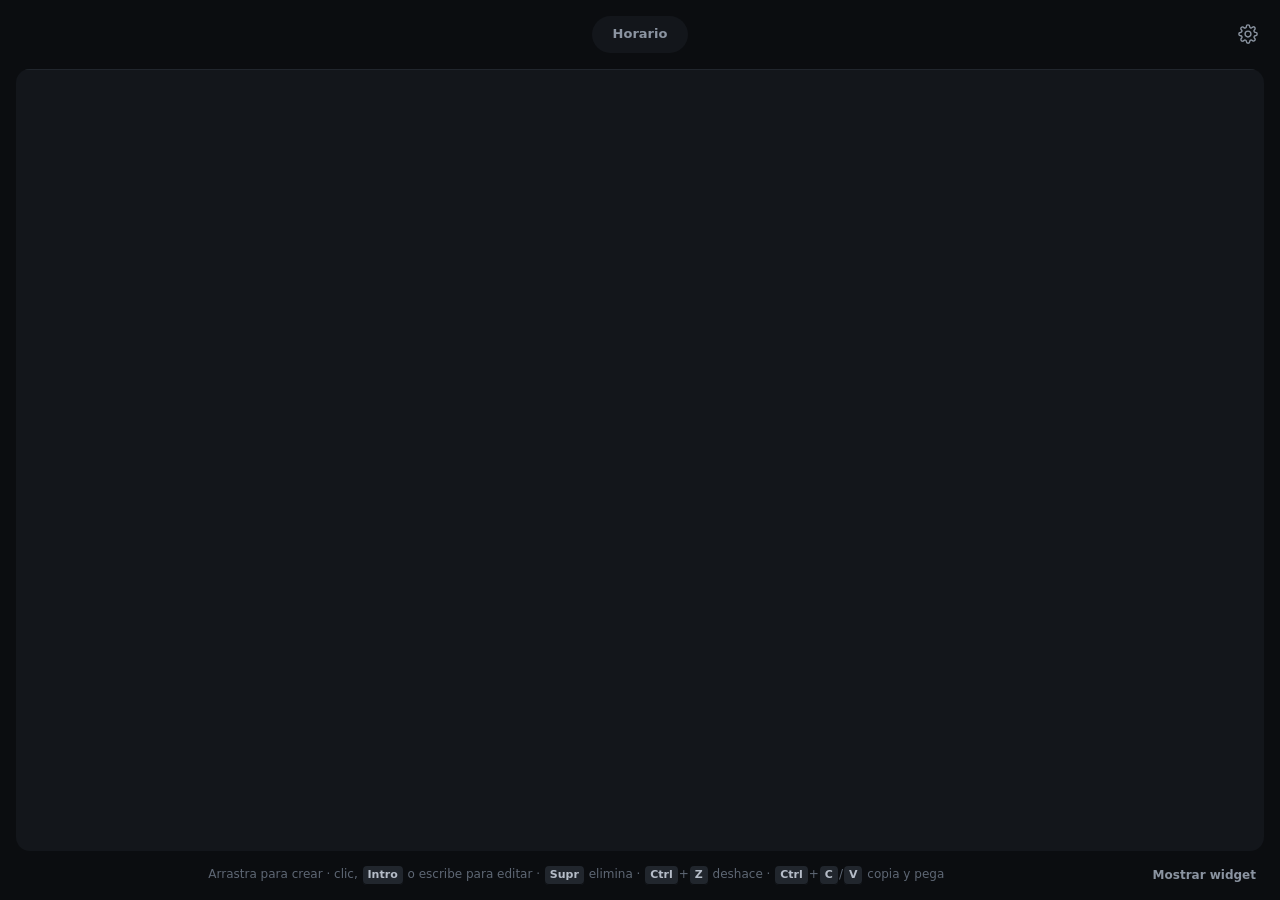
==== commit c1509ef2: "Shortcuts" ====
--- a/src/frontend/index.html
+++ b/src/frontend/index.html
@@ -220,7 +220,7 @@
     </div>
   </div>
   <div class="sched-foot">
-    <p class="hint" data-i18n-html="sched.hintHtml">Arrastra para crear un bloque · clic para editar · <kbd>Supr</kbd> elimina el seleccionado</p>
+    <p class="hint" data-i18n-html="sched.hintHtml">Arrastra para crear · clic, <kbd>Intro</kbd> o escribe para editar · <kbd>Supr</kbd> elimina · <kbd>Ctrl</kbd>+<kbd>Z</kbd> deshace · <kbd>Ctrl</kbd>+<kbd>C</kbd>/<kbd>V</kbd> copia y pega</p>
     <button class="btn link" id="schedWidget" data-i18n="sched.widgetShow">Mostrar widget</button>
   </div>
 
@@ -249,6 +249,8 @@
   </form>
 </section>
 
+<div class="toast" id="toast" role="status" aria-live="polite" hidden></div>
+
 <script type="module" src="app.js"></script>
 </body>
 </html>
--- a/src/frontend/style.css
+++ b/src/frontend/style.css
@@ -851,7 +851,22 @@
 .sblock:hover { background: color-mix(in srgb, var(--c, var(--cyan-500)) 30%, var(--gray-900)); }
 .sblock.selected { box-shadow: 0 0 0 1.5px var(--c, var(--cyan-500)); }
 .sblock.current { box-shadow: 0 0 0 1.5px var(--c), 0 0 14px color-mix(in srgb, var(--c) 45%, transparent); }
-.sblock.dragging { z-index: 4; opacity: .9; cursor: grabbing; box-shadow: var(--shadow-pop); }
+.sblock.dragging {
+  z-index: 4;
+  opacity: .9;
+  cursor: grabbing;
+  box-shadow: var(--shadow-pop);
+  transition: none;
+  will-change: transform;
+  pointer-events: none;
+}
+/* durante un arrastre, los bloques por los que se pasa no reaccionan */
+body.sched-dragging { user-select: none; }
+body.sched-dragging:has(.sblock.dragging),
+body.sched-dragging:has(.sblock.dragging) * { cursor: grabbing; }
+body.sched-dragging .sblock:not(.dragging):hover {
+  background: color-mix(in srgb, var(--c, var(--cyan-500)) 22%, var(--gray-900));
+}
 .sblock.ghost {
   z-index: 2;
   border: 1.5px dashed var(--cyan-500);
@@ -1014,3 +1029,88 @@
   0%, 25%, 50%, 75%, 100% { background-color: color-mix(in srgb, var(--c) 10%, var(--gray-900)); box-shadow: inset 0 0 0 0 transparent; }
   12%, 37%, 62%, 87% { background-color: color-mix(in srgb, var(--c) 50%, var(--gray-900)); box-shadow: inset 0 0 0 3px var(--c); }
 }
+
+/* ───────────────────────── Fase C ───────────────────────── */
+
+/* aviso flotante con "Deshacer" */
+.toast {
+  position: fixed;
+  left: 50%;
+  bottom: var(--s5);
+  z-index: 40;
+  display: flex;
+  align-items: center;
+  gap: var(--s3);
+  max-width: calc(100% - 2 * var(--s5));
+  padding: var(--s2) var(--s2) var(--s2) var(--s4);
+  border-radius: var(--r-md);
+  background: var(--gray-100);
+  color: var(--gray-950);
+  font-size: 13px;
+  box-shadow: var(--shadow-pop);
+  transform: translateX(-50%);
+  animation: toast-in .16s ease-out;
+}
+.toast[hidden] { display: none; }
+.toast .btn.link { padding: 4px var(--s2); font-size: 13px; color: var(--cyan-400); }
+:root[data-theme="light"] .toast .btn.link { color: #7fd3f9; }
+.toast .btn.link:hover:not(:disabled) { color: inherit; }
+@keyframes toast-in { from { opacity: 0; transform: translate(-50%, 8px); } }
+@media (prefers-reduced-motion: reduce) { .toast { animation: none; } }
+
+/* barra de semana: ‹ Hoy › y rango */
+.sched-bar { display: flex; align-items: center; gap: var(--s1); margin-bottom: calc(-1 * var(--s1)); }
+.sched-bar .btn.link { padding: 4px var(--s2); font-size: 12px; }
+.sched-bar .btn.link:disabled { visibility: hidden; }
+.sched-range { margin-left: var(--s2); color: var(--gray-400); font-size: 12px; font-weight: 600; font-variant-numeric: tabular-nums; }
+
+/* cabecera: nombre del día + número */
+.sched-day .d-num { margin-left: 4px; color: var(--gray-500); font-variant-numeric: tabular-nums; }
+.sched-day.today .d-num { color: inherit; }
+.sched-day.paused { color: var(--gray-500); }
+
+/* días en pausa: rayado sobre las líneas */
+.sched-col.paused {
+  background-image:
+    repeating-linear-gradient(135deg, var(--grid-faint) 0 6px, transparent 6px 12px),
+    repeating-linear-gradient(to bottom, var(--gray-800) 0 1px, transparent 1px 48px);
+}
+.sched-col.paused .sblock { opacity: .4; }
+
+/* ocurrencia saltada en esta fecha */
+.sblock.skipped {
+  opacity: .45;
+  border-left-style: dashed;
+  background: color-mix(in srgb, var(--c, var(--cyan-500)) 8%, var(--gray-900));
+}
+.sblock.skipped .sblock-title { text-decoration: line-through; }
+
+/* bloque sin avisos: campana tachada en la esquina */
+.sblock-mute {
+  position: absolute;
+  top: 4px;
+  right: 4px;
+  width: 11px;
+  height: 11px;
+  background: var(--gray-400);
+  -webkit-mask: url("data:image/svg+xml,%3Csvg xmlns='http://www.w3.org/2000/svg' viewBox='0 0 24 24' fill='none' stroke='black' stroke-width='2.4' stroke-linecap='round'%3E%3Cpath d='M6 8a6 6 0 0 1 9.3-5M18 8c0 7 3 9 3 9H9m-6 0s3-2 3-9M10.3 21a1.9 1.9 0 0 0 3.4 0M2 2l20 20'/%3E%3C/svg%3E") center / contain no-repeat;
+  pointer-events: none;
+}
+.sblock.short .sblock-mute { top: 50%; transform: translateY(-50%); }
+
+body.sched-copying, body.sched-copying * { cursor: copy !important; }
+
+/* editor: sin avisos, saltar y duplicar */
+.ed-opts { display: flex; align-items: center; gap: var(--s2); margin-top: calc(-1 * var(--s1)); }
+.ed-check { display: inline-flex; align-items: center; gap: var(--s2); font-size: 13px; color: var(--gray-400); cursor: pointer; }
+.ed-opts-right { margin-left: auto; display: flex; gap: 2px; }
+.ed-opts .btn.link { padding: 4px var(--s2); font-size: 12px; white-space: nowrap; }
+.ed-opts .btn.link[hidden] { display: none; }
+
+/* ajustes: filas que bajan a dos líneas y la pausa */
+.plugin-row.wrap { flex-wrap: wrap; }
+.pause-ctl { display: flex; align-items: center; gap: var(--s2); margin-left: auto; }
+.pause-dates { display: flex; align-items: center; gap: var(--s1); }
+.pause-dates[hidden] { display: none; }
+.pause-dates .field { padding: 5px var(--s2); font-size: 12px; }
+.pause-ctl .btn.link { padding: 4px var(--s2); font-size: 12px; }
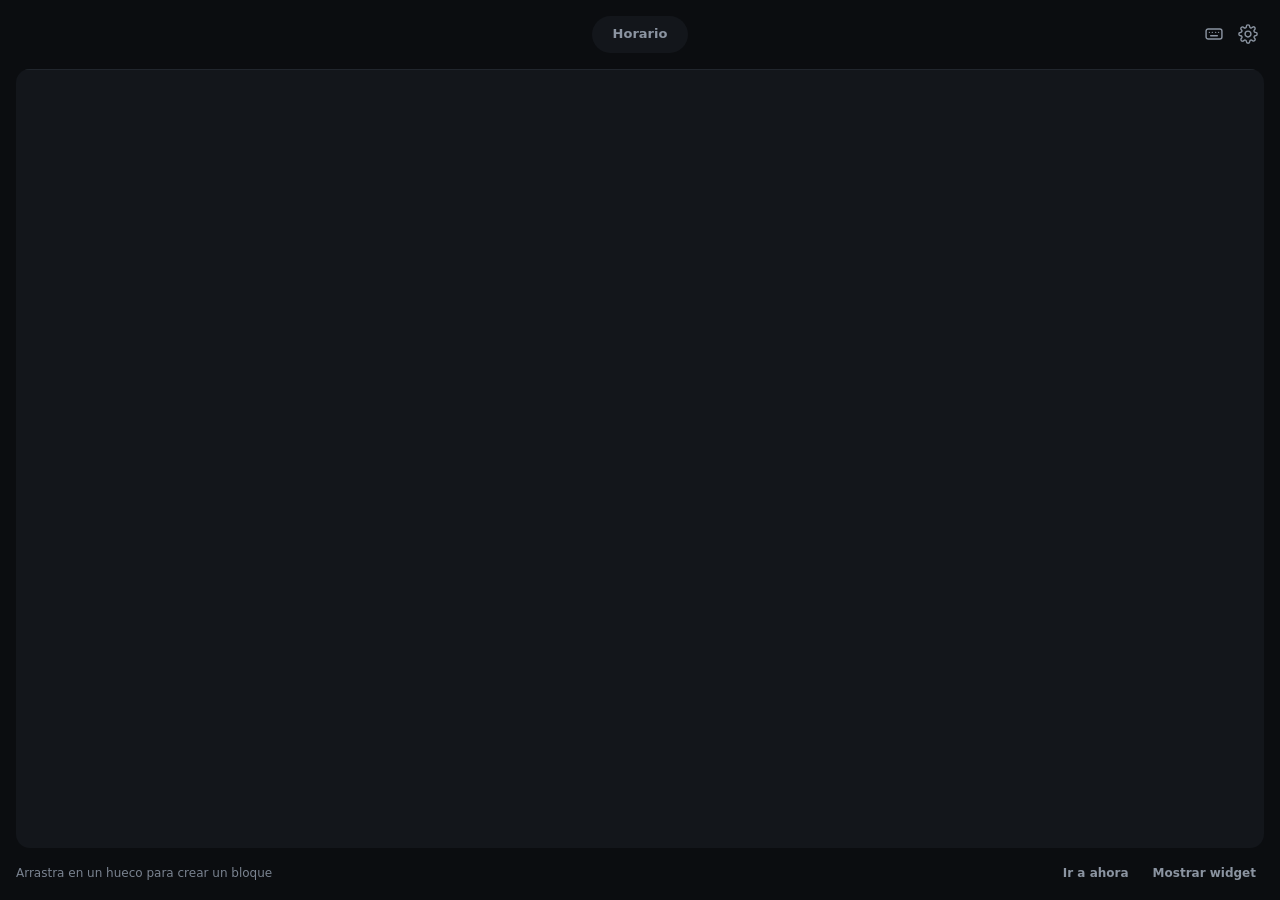
==== commit 4dfad961: "Improve UX" ====
--- a/src/frontend/index.html
+++ b/src/frontend/index.html
@@ -24,16 +24,22 @@
 </div>
 
 <header class="topbar">
-  <nav class="tabs" role="tablist">
-    <button class="tab" role="tab" data-tab="sched" id="tab-sched" data-i18n="tab.sched">Horario</button>
-    <button class="tab" role="tab" data-tab="timer" id="tab-timer" data-i18n="tab.timer" hidden>Temporizador</button>
-    <button class="tab" role="tab" data-tab="metro" id="tab-metro" data-i18n="tab.metro" hidden>Metrónomo</button>
-    <button class="tab" role="tab" data-tab="todo" id="tab-todo" data-i18n="tab.todo" hidden>Tareas</button>
+  <nav class="tabs" role="tablist" data-i18n-aria="app.sections" aria-label="Secciones">
+    <button class="tab" role="tab" data-tab="sched" id="tab-sched" aria-controls="panel-sched" data-i18n="tab.sched">Horario</button>
+    <button class="tab" role="tab" data-tab="timer" id="tab-timer" aria-controls="panel-timer" tabindex="-1" data-i18n="tab.timer" hidden>Temporizador</button>
+    <button class="tab" role="tab" data-tab="metro" id="tab-metro" aria-controls="panel-metro" tabindex="-1" data-i18n="tab.metro" hidden>Metrónomo</button>
+    <button class="tab" role="tab" data-tab="todo" id="tab-todo" aria-controls="panel-todo" tabindex="-1" data-i18n="tab.todo" hidden>Tareas</button>
   </nav>
+  <div class="topbar-actions">
+  <button class="settings-btn" id="shortcutsBtn" data-i18n-aria="shortcuts.title" data-i18n-title="shortcuts.openTitle"
+          aria-label="Atajos de teclado" title="Atajos de teclado (?)" aria-haspopup="dialog" aria-keyshortcuts="Shift+?">
+    <svg viewBox="0 0 24 24" aria-hidden="true"><rect x="2.5" y="6" width="19" height="12" rx="2.5"/><path d="M6.5 10h.01M10 10h.01M14 10h.01M17.5 10h.01M8 14h8"/></svg>
+  </button>
   <button class="settings-btn" id="settingsBtn" data-i18n-aria="settings.open" data-i18n-title="settings.open"
           aria-label="Ajustes" title="Ajustes" aria-haspopup="dialog">
     <svg viewBox="0 0 24 24" aria-hidden="true"><path d="M12 15.5a3.5 3.5 0 1 0 0-7 3.5 3.5 0 0 0 0 7z"/><path d="M19.4 15a1.7 1.7 0 0 0 .3 1.8l.1.1a2 2 0 1 1-2.8 2.8l-.1-.1a1.7 1.7 0 0 0-1.8-.3 1.7 1.7 0 0 0-1 1.5V21a2 2 0 1 1-4 0v-.1a1.7 1.7 0 0 0-1.1-1.5 1.7 1.7 0 0 0-1.8.3l-.1.1a2 2 0 1 1-2.8-2.8l.1-.1a1.7 1.7 0 0 0 .3-1.8 1.7 1.7 0 0 0-1.5-1H3a2 2 0 1 1 0-4h.1a1.7 1.7 0 0 0 1.5-1.1 1.7 1.7 0 0 0-.3-1.8l-.1-.1a2 2 0 1 1 2.8-2.8l.1.1a1.7 1.7 0 0 0 1.8.3H9a1.7 1.7 0 0 0 1-1.5V3a2 2 0 1 1 4 0v.1a1.7 1.7 0 0 0 1 1.5 1.7 1.7 0 0 0 1.8-.3l.1-.1a2 2 0 1 1 2.8 2.8l-.1.1a1.7 1.7 0 0 0-.3 1.8V9a1.7 1.7 0 0 0 1.5 1H21a2 2 0 1 1 0 4h-.1a1.7 1.7 0 0 0-1.5 1z"/></svg>
   </button>
+  </div>
 </header>
 
 <!-- ───────── Ajustes (modal) ───────── -->
@@ -45,41 +51,41 @@
     </div>
     <div class="settings-body">
       <section class="settings-sec">
-        <div class="eyebrow" data-i18n="settings.general">General</div>
+        <h3 class="eyebrow" data-i18n="settings.general">General</h3>
         <label class="plugin-row">
           <span><b data-i18n="settings.launch">Arrancar con el sistema</b><small id="launchHint">Abre Tempo al iniciar sesión</small></span>
-          <input type="checkbox" class="toggle" id="setLaunch">
+          <input type="checkbox" class="toggle" role="switch" id="setLaunch">
         </label>
         <label class="plugin-row">
           <span><b data-i18n="settings.widget">Widget «Ahora»</b><small data-i18n="settings.widgetHint">Ventanita siempre visible con el bloque en curso</small></span>
-          <input type="checkbox" class="toggle" id="setWidget">
+          <input type="checkbox" class="toggle" role="switch" id="setWidget">
         </label>
         <label class="plugin-row">
           <span><b data-i18n="settings.sound">Sonido de los avisos</b><small data-i18n="settings.soundHint">Al empezar cada bloque</small></span>
-          <input type="checkbox" class="toggle" id="setSound">
+          <input type="checkbox" class="toggle" role="switch" id="setSound">
         </label>
         <div class="plugin-row">
           <span><b data-i18n="settings.hotkey">Atajo global</b><small id="hotkeyHint">Muestra u oculta Tempo desde cualquier sitio</small></span>
           <span class="hotkey-ctl">
-            <button class="hotkey-btn" id="setHotkey" type="button" data-keep-focus></button>
+            <button class="hotkey-btn" id="setHotkey" type="button" data-keep-focus aria-describedby="hotkeyHint"></button>
             <button class="btn link" id="clearHotkey" type="button" data-i18n="settings.hotkeyClear">Quitar</button>
           </span>
         </div>
       </section>
 
       <section class="settings-sec">
-        <div class="eyebrow" data-i18n="settings.appearance">Apariencia</div>
+        <h3 class="eyebrow" data-i18n="settings.appearance">Apariencia</h3>
         <div class="plugin-row static">
-          <b data-i18n="settings.theme">Tema</b>
-          <div class="seg" id="setTheme">
+          <b id="setThemeLabel" data-i18n="settings.theme">Tema</b>
+          <div class="seg" id="setTheme" role="group" aria-labelledby="setThemeLabel">
             <button type="button" data-value="system" data-i18n="settings.themeSystem">Sistema</button>
             <button type="button" data-value="light" data-i18n="settings.themeLight">Claro</button>
             <button type="button" data-value="dark" data-i18n="settings.themeDark">Oscuro</button>
           </div>
         </div>
         <div class="plugin-row static">
-          <b data-i18n="settings.lang">Idioma</b>
-          <div class="seg" id="setLang">
+          <b id="setLangLabel" data-i18n="settings.lang">Idioma</b>
+          <div class="seg" id="setLang" role="group" aria-labelledby="setLangLabel">
             <button type="button" data-value="system" data-i18n="settings.langSystem">Sistema</button>
             <button type="button" data-value="es" lang="es">Español</button>
             <button type="button" data-value="en" lang="en">English</button>
@@ -88,21 +94,32 @@
       </section>
 
       <section class="settings-sec">
-        <div class="eyebrow" data-i18n="settings.plugins">Plugins</div>
+        <h3 class="eyebrow" data-i18n="settings.plugins">Plugins</h3>
         <label class="plugin-row">
           <span><b data-i18n="tab.timer">Temporizador</b><small data-i18n="plugin.timer.desc">Cuenta atrás; se puede iniciar desde un bloque</small></span>
-          <input type="checkbox" class="toggle" data-plugin="timer">
+          <input type="checkbox" class="toggle" role="switch" data-plugin="timer">
         </label>
         <label class="plugin-row">
           <span><b data-i18n="tab.metro">Metrónomo</b><small data-i18n="plugin.metro.desc">Tempo, compás y acentos</small></span>
-          <input type="checkbox" class="toggle" data-plugin="metro">
+          <input type="checkbox" class="toggle" role="switch" data-plugin="metro">
         </label>
         <label class="plugin-row">
           <span><b data-i18n="tab.todo">Tareas</b><small data-i18n="plugin.todo.desc">Lista de pendientes</small></span>
-          <input type="checkbox" class="toggle" data-plugin="todo">
+          <input type="checkbox" class="toggle" role="switch" data-plugin="todo">
         </label>
       </section>
     </div>
+  </div>
+</div>
+
+<!-- ───────── Atajos (modal) ───────── -->
+<div class="settings-scrim" id="shortcuts" hidden>
+  <div class="settings shortcuts" role="dialog" aria-modal="true" aria-labelledby="shortcutsTitle" tabindex="-1">
+    <div class="settings-head">
+      <h2 id="shortcutsTitle" data-i18n="shortcuts.title">Atajos de teclado</h2>
+      <button class="icon-btn" id="shortcutsClose" data-i18n-aria="settings.close" aria-label="Cerrar">×</button>
+    </div>
+    <div class="settings-body" id="shortcutsBody"></div>
   </div>
 </div>
 
@@ -115,9 +132,9 @@
     </svg>
     <div class="ring-center">
       <label class="time time-edit" id="timeEdit" data-i18n-title="timer.editHint" title="Haz clic para cambiar la duración">
-        <input type="text" inputmode="numeric" id="customMin" maxlength="4" value="25" data-i18n-aria="timer.minutes" aria-label="Minutos">
+        <input type="text" inputmode="numeric" id="customMin" maxlength="4" value="25" role="spinbutton" aria-valuemin="0" aria-valuemax="9999" data-i18n-aria="timer.minutes" aria-label="Minutos">
         <span>:</span>
-        <input type="text" inputmode="numeric" id="customSec" maxlength="2" value="00" data-i18n-aria="timer.seconds" aria-label="Segundos">
+        <input type="text" inputmode="numeric" id="customSec" maxlength="2" value="00" role="spinbutton" aria-valuemin="0" aria-valuemax="59" data-i18n-aria="timer.seconds" aria-label="Segundos">
       </label>
       <div class="time" id="timerDisplay" hidden>25:00</div>
       <div class="status" id="timerStatus" role="status" data-i18n="timer.status.idle">Listo</div>
@@ -125,13 +142,13 @@
   </div>
 
   <div class="group">
-    <div class="eyebrow" data-i18n="timer.duration">Duración</div>
+    <div class="eyebrow" id="presetsLabel" data-i18n="timer.duration">Duración</div>
     <div class="duration-row">
-      <div class="seg" id="presets">
-        <button data-min="5">5</button>
-        <button data-min="15">15</button>
-        <button data-min="25">25</button>
-        <button data-min="45">45</button>
+      <div class="seg" id="presets" role="group" aria-labelledby="presetsLabel">
+        <button type="button" data-min="5">5</button>
+        <button type="button" data-min="15">15</button>
+        <button type="button" data-min="25">25</button>
+        <button type="button" data-min="45">45</button>
       </div>
       <span class="unit" data-i18n="timer.min">min</span>
     </div>
@@ -142,7 +159,6 @@
     <button class="btn link" id="timerReset" data-i18n="timer.reset">Reiniciar</button>
   </div>
 
-  <p class="hint" data-i18n-html="timer.hintHtml"><kbd>Espacio</kbd> iniciar / pausar</p>
 </section>
 
 <!-- ───────── Metrónomo ───────── -->
@@ -164,12 +180,12 @@
 
     <!-- compás (fracción con ‹ ›) y pulsos: clic en un pulso lo acentúa -->
     <div class="beat-row">
-      <div class="meter" id="meter" role="spinbutton" tabindex="0" data-i18n-aria="metro.meter" data-i18n-title="metro.meter" aria-label="Compás" title="Compás">
-        <button class="meter-arrow" id="meterPrev" tabindex="-1" data-i18n-aria="metro.meterPrev" aria-label="Compás anterior">‹</button>
-        <span class="frac"><span id="meterNum">4</span><span id="meterDen">4</span></span>
-        <button class="meter-arrow" id="meterNext" tabindex="-1" data-i18n-aria="metro.meterNext" aria-label="Compás siguiente">›</button>
+      <div class="meter" id="meter" role="group" data-i18n-aria="metro.meter" data-i18n-title="metro.meter" aria-label="Compás" title="Compás">
+        <button class="meter-arrow" id="meterPrev" type="button" data-i18n-aria="metro.meterPrev" aria-label="Compás anterior">‹</button>
+        <span class="frac" aria-live="polite"><span id="meterNum">4</span><span id="meterDen">4</span></span>
+        <button class="meter-arrow" id="meterNext" type="button" data-i18n-aria="metro.meterNext" aria-label="Compás siguiente">›</button>
       </div>
-      <div class="dots" id="dots" data-i18n-title="metro.dotsHint" title="Clic en un pulso para acentuarlo"></div>
+      <div class="dots" id="dots" role="group" data-i18n-aria="metro.dotsHint" data-i18n-title="metro.dotsHint" title="Clic en un pulso para acentuarlo"></div>
     </div>
 
     <div class="volume" id="volume">
@@ -186,8 +202,7 @@
 
     <button class="btn primary block" id="metroToggle" data-i18n="metro.start">Iniciar</button>
 
-    <p class="notice" id="metroNotice" data-i18n="metro.stoppedHidden" hidden>Se detuvo al ocultar la ventana.</p>
-    <p class="hint" data-i18n-html="metro.hintHtml"><kbd>Espacio</kbd> iniciar / parar · <kbd>↑</kbd><kbd>↓</kbd> ±1</p>
+    <p class="notice" id="metroNotice" role="status" data-i18n="metro.stoppedHidden" hidden>Se detuvo al ocultar la ventana.</p>
   </div>
 </section>
 
@@ -200,56 +215,76 @@
   </form>
 
   <ul class="todo-list" id="todoList" data-i18n-aria="todo.list" aria-label="Tareas"></ul>
-  <p class="todo-empty" id="todoEmpty" data-i18n="todo.empty">No hay tareas</p>
+  <p class="sr-only" id="todoItemHelp" data-i18n="todo.itemHelp">Intro para editar, Espacio para marcar, Alt más flechas para mover, Supr para borrar.</p>
+  <div class="todo-empty" id="todoEmpty">
+    <b data-i18n="todo.empty">No hay tareas</b>
+    <span data-i18n="todo.emptyCta">Escribe arriba y pulsa Intro</span>
+  </div>
 
   <div class="todo-foot">
     <span id="todoCount"></span>
     <button class="btn link" id="todoClear" data-i18n="todo.clear">Borrar completadas</button>
   </div>
 
-  <p class="hint" data-i18n-html="todo.hintHtml"><kbd>Intro</kbd> añadir · doble clic para editar · arrastra <span class="grip-glyph">⋮⋮</span> para ordenar</p>
 </section>
 
 <!-- ───────── Horario ───────── -->
+<!-- En ventanas anchas el editor se acopla a la derecha (clase .dock); en las
+     estrechas flota junto al bloque. Lo decide features/schedule.js. -->
 <section class="panel sched" id="panel-sched" role="tabpanel" aria-labelledby="tab-sched">
-  <div class="sched-body" id="schedBody">
-    <div class="sched-head" id="schedHead"></div>
-    <div class="sched-grid" id="schedGrid">
-      <div class="sched-hours" id="schedHours"></div>
-      <!-- columnas L–D generadas por features/schedule.js -->
-    </div>
-  </div>
-  <div class="sched-foot">
-    <p class="hint" data-i18n-html="sched.hintHtml">Arrastra para crear · clic, <kbd>Intro</kbd> o escribe para editar · <kbd>Supr</kbd> elimina · <kbd>Ctrl</kbd>+<kbd>Z</kbd> deshace · <kbd>Ctrl</kbd>+<kbd>C</kbd>/<kbd>V</kbd> copia y pega</p>
-    <button class="btn link" id="schedWidget" data-i18n="sched.widgetShow">Mostrar widget</button>
-  </div>
-
-  <form class="sched-editor" id="schedEditor" autocomplete="off" hidden>
+  <div class="sched-main">
+    <div class="sched-body" id="schedBody">
+      <div class="sched-head" id="schedHead" aria-hidden="true"></div>
+      <div class="sched-grid" id="schedGrid" tabindex="0" role="application"
+           data-i18n-aria="sched.gridLabel" aria-label="Horario semanal" aria-describedby="schedGridHelp">
+        <div class="sched-hours" id="schedHours" aria-hidden="true"></div>
+        <!-- columnas L–D generadas por features/schedule.js -->
+      </div>
+    </div>
+    <p class="sr-only" id="schedGridHelp" data-i18n="sched.gridHelp">Flechas para moverse, Intro para crear o editar, ? para ver todos los atajos.</p>
+    <div class="sched-foot">
+      <p class="hint" id="schedHint" data-i18n="sched.firstHint">Arrastra en un hueco para crear un bloque</p>
+      <button class="btn link" id="schedNowBtn" type="button" data-i18n="sched.now">Ir a ahora</button>
+      <button class="btn link" id="schedWidget" type="button" data-i18n="sched.widgetShow">Mostrar widget</button>
+    </div>
+  </div>
+
+  <form class="sched-editor" id="schedEditor" autocomplete="off" role="dialog" aria-labelledby="edHeading" hidden>
+    <div class="ed-head">
+      <h2 id="edHeading" data-i18n="sched.editorTitle">Bloque</h2>
+      <button type="button" class="icon-btn" id="edClose" data-i18n-aria="settings.close" aria-label="Cerrar">×</button>
+    </div>
     <input type="text" class="field" id="edTitle" maxlength="200"
            data-i18n-placeholder="sched.activity" data-i18n-aria="sched.activity" placeholder="Actividad…" aria-label="Actividad">
     <div class="ed-row">
-      <input type="time" class="field ed-time" id="edStart" step="900" data-i18n-aria="sched.start" aria-label="Inicio">
-      <span class="ed-dash">–</span>
-      <input type="time" class="field ed-time" id="edEnd" step="900" data-i18n-aria="sched.end" aria-label="Fin">
+      <input type="time" class="field ed-time" id="edStart" step="900" data-i18n-aria="sched.start" aria-label="Inicio" aria-describedby="edErr">
+      <span class="ed-dash" aria-hidden="true">–</span>
+      <input type="time" class="field ed-time" id="edEnd" step="900" data-i18n-aria="sched.end" aria-label="Fin" aria-describedby="edErr">
       <span class="ed-dur" id="edDur"></span>
     </div>
-    <div class="seg full" id="edDays" data-i18n-aria="sched.days" aria-label="Días"></div>
+    <div class="seg full" id="edDays" role="group" data-i18n-aria="sched.days" aria-label="Días" aria-describedby="edErr"></div>
     <div class="ed-quick">
       <button type="button" class="btn link" data-days="0,1,2,3,4,5,6" data-i18n="sched.everyDay">Todos</button>
       <button type="button" class="btn link" data-days="0,1,2,3,4" data-i18n="sched.weekdays">L–V</button>
       <button type="button" class="btn link" data-days="5,6" data-i18n="sched.weekend">Fin de semana</button>
     </div>
-    <div class="ed-colors" id="edColors" data-i18n-aria="sched.color" aria-label="Color"></div>
-    <p class="ed-err" id="edErr" hidden></p>
+    <div class="ed-colors" id="edColors" role="group" data-i18n-aria="sched.color" aria-label="Color"></div>
+    <p class="ed-err" id="edErr" role="alert" hidden></p>
     <div class="ed-actions">
       <button type="button" class="btn link danger" id="edDelete" data-i18n="sched.delete">Eliminar</button>
       <button type="button" class="btn link" id="edTimer" data-i18n="sched.startTimer">Iniciar temporizador</button>
-      <button type="submit" class="btn primary" data-i18n="sched.save">Guardar</button>
+      <button type="submit" class="btn primary" id="edSave" data-i18n="sched.save">Guardar</button>
     </div>
   </form>
+  <aside class="sched-insp-empty" id="schedInspEmpty">
+    <svg viewBox="0 0 24 24" aria-hidden="true"><rect x="3.5" y="4.5" width="17" height="16" rx="2.5"/><path d="M3.5 9.5h17M8 2.5v4M16 2.5v4M8 13.5h5"/></svg>
+    <b data-i18n="sched.inspEmptyTitle">Ningún bloque seleccionado</b>
+    <span data-i18n="sched.inspEmptyHint">Haz clic en un bloque para editarlo, o arrastra en un hueco para crear uno.</span>
+  </aside>
 </section>
 
 <div class="toast" id="toast" role="status" aria-live="polite" hidden></div>
+<div class="sr-only" id="srLive" aria-live="polite" aria-atomic="true"></div>
 
 <script type="module" src="app.js"></script>
 </body>
--- a/src/frontend/style.css
+++ b/src/frontend/style.css
@@ -8,7 +8,7 @@
   --gray-800: #21262d;   /* elementos elevados: segmento activo, campos */
   --gray-700: #2c333c;   /* pistas de controles */
   --gray-600: #3e4651;
-  --gray-500: #5e6774;   /* texto terciario */
+  --gray-500: #7a8390;   /* texto terciario (≥ 4.5:1 sobre 950 y 900) */
   --gray-400: #8b94a1;   /* texto secundario */
   --gray-300: #b6bdc8;
   --gray-100: #e9edf2;   /* texto principal */
@@ -30,6 +30,12 @@
   --font-display: "Segoe UI Variable Display", "Segoe UI", system-ui, sans-serif;
 
   --raise: inset 0 1px 0 rgb(255 255 255 / .05), 0 1px 2px rgb(0 0 0 / .4);
+
+  /* movimiento: duraciones y curva comunes */
+  --dur-fast: .12s;
+  --dur: .18s;
+  --ease: cubic-bezier(.2, .8, .2, 1);
+  --inspector-w: 300px;            /* editor acoplado del horario */
 
   /* roles que no salen de invertir la rampa */
   --elev: var(--gray-800);          /* chip activo, campo enfocado */
@@ -53,7 +59,7 @@
   --gray-800: #d9dee6;
   --gray-700: #c6cdd7;
   --gray-600: #a9b2bf;
-  --gray-500: #646e7e;
+  --gray-500: #5c6676;   /* ≥ 4.5:1 sobre 950 y 900 */
   --gray-400: #4c5563;
   --gray-300: #343b46;
   --gray-100: #12161c;
@@ -98,6 +104,38 @@
 button:disabled { cursor: default; }
 :focus-visible { outline: 2px solid var(--cyan-500); outline-offset: 2px; }
 
+/* solo para lectores de pantalla */
+.sr-only {
+  position: absolute;
+  width: 1px;
+  height: 1px;
+  padding: 0;
+  margin: -1px;
+  overflow: hidden;
+  clip: rect(0 0 0 0);
+  white-space: nowrap;
+  border: 0;
+}
+
+/* Movimiento reducido: nada se anima ni se desliza (preferencia del sistema). */
+@media (prefers-reduced-motion: reduce) {
+  *, *::before, *::after {
+    animation-duration: .01ms !important;
+    animation-iteration-count: 1 !important;
+    transition-duration: .01ms !important;
+    scroll-behavior: auto !important;
+  }
+}
+
+/* Área de clic mínima para controles pequeños, sin cambiar cómo se ven. */
+.todo-check, .dot, .icon-btn, .ed-swatch, .meter-arrow, .todo-del, .vol-icon { position: relative; }
+.todo-check::before, .dot::before, .ed-swatch::before, .todo-del::before {
+  content: '';
+  position: absolute;
+  inset: -6px;
+}
+.dots.many .dot::before { inset: -3px; }
+
 /* ───────────────────────── Actualización ───────────────────────── */
 .update-bar {
   display: flex;
@@ -122,11 +160,15 @@
   margin: var(--s4) var(--s4) 0;
 }
 .tab[hidden] { display: none; }
-.settings-btn {
+.topbar-actions {
   position: absolute;
   right: 0;
   top: 50%;
   transform: translateY(-50%);
+  display: flex;
+  gap: 2px;
+}
+.settings-btn {
   width: 32px;
   height: 32px;
   padding: 6px;
@@ -134,7 +176,7 @@
   border-radius: var(--r-full);
   background: none;
   color: var(--gray-400);
-  transition: color .15s, background .15s;
+  transition: color var(--dur-fast), background var(--dur-fast);
 }
 .settings-btn:hover { color: var(--gray-100); background: var(--gray-900); }
 .settings-btn svg { width: 100%; height: 100%; fill: none; stroke: currentColor; stroke-width: 1.7; stroke-linecap: round; stroke-linejoin: round; }
@@ -216,9 +258,29 @@
 .hotkey-btn.recording { color: var(--cyan-500); box-shadow: inset 0 0 0 1.5px var(--cyan-500); }
 @keyframes fade-in { from { opacity: 0; } }
 @keyframes pop-in { from { opacity: 0; transform: scale(.97); } }
-@media (prefers-reduced-motion: reduce) {
-  .settings-scrim, .settings { animation: none; }
-}
+@keyframes fade-out { to { opacity: 0; } }
+@keyframes pop-out { to { opacity: 0; transform: scale(.98); } }
+.settings-scrim.closing { animation: fade-out var(--dur-fast) ease-in forwards; }
+.settings-scrim.closing .settings { animation: pop-out var(--dur-fast) ease-in forwards; }
+h3.eyebrow { margin: 0; }
+
+/* panel de atajos */
+.settings.shortcuts { width: min(560px, 100%); }
+.sc-list { margin: 0; }
+.sc-row {
+  display: flex;
+  align-items: center;
+  justify-content: space-between;
+  gap: var(--s3);
+  padding: 6px var(--s2);
+  border-radius: var(--r-sm);
+}
+.sc-row:hover { background: var(--gray-900); }
+.sc-row dt { color: var(--gray-300); font-size: 13px; }
+.sc-row dd { flex: none; display: flex; align-items: center; gap: 6px; margin: 0; }
+.sc-combo { display: inline-flex; align-items: center; gap: 2px; color: var(--gray-500); font-size: 11px; }
+.sc-gesture { color: var(--gray-400); font-size: 12px; font-style: italic; }
+.sc-or { color: var(--gray-600); font-size: 12px; }
 
 /* página oculta hasta que se traduce (ver el script del <head>) */
 .i18n-pending body { visibility: hidden; }
@@ -297,6 +359,8 @@
   margin-inline: auto;
 }
 .panel[hidden] { display: none; }
+.panel:not([hidden]) { animation: panel-in var(--dur) var(--ease); }
+@keyframes panel-in { from { opacity: 0; transform: translateY(4px); } }
 .panel.metro, .panel.todo { max-height: 760px; }
 .panel.todo { max-width: 640px; }
 
@@ -361,6 +425,7 @@
   color: var(--gray-500);
 }
 .hint { margin: auto 0 0; color: var(--gray-500); font-size: 12px; text-align: center; }
+.hint[hidden] { display: none; }
 kbd {
   display: inline-block;
   min-width: 18px;
@@ -379,7 +444,15 @@
 .panel.timer { gap: var(--s5); }
 
 /* contenido centrado en vertical entre las pestañas y la pista de atajos */
-.ring { position: relative; width: 236px; height: 236px; margin-top: auto; flex: none; }
+.ring {
+  --size: clamp(176px, 42vh, 300px);
+  position: relative;
+  width: var(--size);
+  height: var(--size);
+  margin-top: auto;
+  flex: none;
+  container-type: inline-size;
+}
 .ring svg { width: 100%; height: 100%; transform: rotate(-90deg); }
 .ring circle { fill: none; stroke-width: 7; }
 .ring-track { stroke: var(--gray-900); }
@@ -400,11 +473,11 @@
   gap: var(--s1);
 }
 .time {
-  font: 300 66px/1 var(--font-display);
+  font: 300 28cqi/1 var(--font-display);
   font-variant-numeric: tabular-nums;
   letter-spacing: -.02em;
 }
-.time.long { font-size: 50px; }
+.time.long { font-size: 21cqi; }
 .time[hidden] { display: none; }
 
 /* la duración se edita en el propio círculo */
@@ -447,7 +520,10 @@
 .duration-row { display: flex; align-items: center; gap: var(--s2); }
 .unit { color: var(--gray-500); font-size: 13px; }
 
-.actions { display: flex; align-items: center; gap: var(--s2); }
+.actions { display: flex; align-items: center; gap: var(--s2); margin-bottom: auto; }
+@media (max-height: 560px) {
+  .panel.timer { gap: var(--s4); padding-block: var(--s3); }
+}
 .actions .primary { min-width: 168px; }
 
 /* ──────────────────────── Metrónomo ───────────────────────── */
@@ -537,7 +613,7 @@
 .hero { text-align: center; padding-top: var(--s2); }
 .bpm { display: flex; align-items: baseline; justify-content: center; gap: 6px; }
 .bpm > span {
-  font: 300 72px/1 var(--font-display);
+  font: 300 clamp(48px, 11vh, 72px)/1 var(--font-display);
   font-variant-numeric: tabular-nums;
   letter-spacing: -.02em;
 }
@@ -642,7 +718,14 @@
 .slider:focus-visible { outline: none; }
 .slider:focus-visible::-webkit-slider-thumb { box-shadow: 0 0 0 3px var(--cyan-tint), 0 0 0 1px var(--cyan-500); }
 
-.metro-side .hint { margin-top: auto; }
+@media (max-height: 600px) {
+  .bpm-note { display: none; }
+  .metro-side { gap: var(--s3); }
+}
+@media (max-width: 780px) {
+  .scale { flex-basis: 132px; }
+}
+.meter-arrow:focus-visible { outline-offset: 0; }
 
 /* ────────────────────────── Tareas ────────────────────────── */
 .panel.todo { align-items: stretch; gap: var(--s4); }
@@ -714,7 +797,8 @@
   opacity: 0;
   transition: opacity .12s, color .12s;
 }
-.todo-item:hover .todo-grip, .todo-item.dragging .todo-grip { opacity: 1; }
+.todo-item:hover .todo-grip, .todo-item.dragging .todo-grip,
+.todo-item:focus-within .todo-grip { opacity: 1; }
 .todo-grip:hover { color: var(--gray-300); }
 .todo-item.dragging .todo-grip { cursor: grabbing; color: var(--gray-300); }
 .grip-glyph { letter-spacing: -3px; padding-right: 3px; }
@@ -759,33 +843,80 @@
   opacity: 0;
   transition: opacity .12s, color .12s, background .12s;
 }
-.todo-item:hover .todo-del, .todo-del:focus-visible { opacity: 1; }
+.todo-item:hover .todo-del, .todo-item:focus-within .todo-del { opacity: 1; }
+.todo-item:focus-within { background: var(--gray-900); }
+.todo-text:focus-visible { outline-offset: 3px; border-radius: 3px; }
+/* sin ratón (táctil) no hay hover: los controles se ven siempre */
+@media (hover: none) {
+  .todo-grip, .todo-del, .w-close { opacity: 1; }
+}
 .todo-del:hover { color: var(--red-300); background: var(--red-tint); }
 
-.todo-empty { margin: auto 0; color: var(--gray-500); text-align: center; }
+.todo-empty {
+  display: flex;
+  flex-direction: column;
+  align-items: center;
+  gap: var(--s1);
+  margin: auto 0;
+  color: var(--gray-500);
+  font-size: 13px;
+  text-align: center;
+}
+.todo-empty b { color: var(--gray-400); font-size: 14px; font-weight: 600; }
 .todo-empty[hidden] { display: none; }
 
 .todo-foot { display: flex; align-items: center; justify-content: space-between; min-height: 32px; color: var(--gray-500); font-size: 12px; }
 .todo-foot .btn.link { padding: 6px var(--s2); font-size: 13px; }
 .todo-foot .btn.link:disabled { visibility: hidden; }
-.panel.todo .hint { margin-top: 0; }
 
 /* ────────────────────────── Horario ────────────────────────── */
+/* Rejilla de una columna; con .dock (ancho ≥ 1100 px, lo decide el JS) se
+   añade el inspector a la derecha, siempre presente para que el horario no
+   cambie de ancho al abrir y cerrar el editor. */
 .panel.sched {
   position: relative;
   max-width: none;
-  align-items: stretch;
+  display: grid;
+  grid-template-columns: minmax(0, 1fr);
+  grid-template-rows: minmax(0, 1fr);
+  align-items: stretch;            /* .panel centra; aquí cada columna ocupa el alto */
   gap: var(--s3);
   padding: var(--s4) var(--s4) var(--s3);
 }
-.panel.sched .hint { margin: 0; flex: 1; }
-.sched-foot { display: flex; align-items: center; gap: var(--s2); }
+.panel.sched[hidden] { display: none; }
+.panel.sched.dock { grid-template-columns: minmax(0, 1fr) var(--inspector-w); }
+.sched-main { display: flex; flex-direction: column; gap: var(--s3); min-width: 0; min-height: 0; }
+.panel.sched .hint { margin: 0; flex: 1; text-align: left; }
+.sched-foot { display: flex; align-items: center; gap: var(--s2); min-height: 28px; }
 .sched-foot .btn.link { padding: 4px var(--s2); font-size: 12px; }
+#schedNowBtn { margin-left: auto; }
+
+.sched-insp-empty { display: none; }
+.panel.sched.dock:not(.editing) .sched-insp-empty {
+  display: flex;
+  flex-direction: column;
+  align-items: center;
+  justify-content: center;
+  gap: var(--s2);
+  padding: var(--s5);
+  border-radius: var(--r-lg);
+  background: var(--gray-900);
+  color: var(--gray-500);
+  font-size: 13px;
+  text-align: center;
+  animation: fade-in var(--dur) var(--ease);
+}
+.sched-insp-empty svg { width: 28px; height: 28px; margin-bottom: var(--s1); fill: none; stroke: var(--gray-600); stroke-width: 1.5; stroke-linecap: round; }
+.sched-insp-empty b { color: var(--gray-400); font-weight: 600; }
+
+/* el aviso se centra sobre el horario, no sobre el inspector */
+body.sched-docked .toast { left: calc(50% - var(--inspector-w) / 2); }
 
 .sched-body {
   flex: 1;
   min-height: 0;
   overflow-y: auto;
+  container: schedbody / inline-size;
   border-radius: var(--r-lg);
   background: var(--gray-900);
 }
@@ -812,8 +943,15 @@
   white-space: nowrap;
 }
 .sched-day.today { color: var(--cyan-400); }
-
-.sched-grid { position: relative; }
+/* nombre del día completo o abreviado según el ancho del horario */
+.sched-day .d-short { display: none; }
+@container schedbody (max-width: 760px) {
+  .sched-day .d-long { display: none; }
+  .sched-day .d-short { display: inline; }
+}
+
+.sched-grid { position: relative; outline: none; }
+.sched-grid:focus-visible:not([data-pointer]) { box-shadow: inset 0 0 0 2px var(--cyan-500); }
 .sched-hours { position: relative; }
 .sched-hour {
   position: absolute;
@@ -846,8 +984,10 @@
   font-size: 12px;
   line-height: 1.3;
   cursor: grab;
-  transition: box-shadow .12s, background .12s;
-}
+  transition: box-shadow var(--dur-fast), background var(--dur-fast);
+}
+.sblock:focus { outline: none; }
+.sched-grid:not([data-pointer]) .sblock:focus-visible { outline: 2px solid var(--gray-100); outline-offset: 1px; z-index: 3; }
 .sblock:hover { background: color-mix(in srgb, var(--c, var(--cyan-500)) 30%, var(--gray-900)); }
 .sblock.selected { box-shadow: 0 0 0 1.5px var(--c, var(--cyan-500)); }
 .sblock.current { box-shadow: 0 0 0 1.5px var(--c), 0 0 14px color-mix(in srgb, var(--c) 45%, transparent); }
@@ -880,9 +1020,27 @@
 .sblock.short { display: flex; align-items: center; gap: 6px; padding-block: 0; }
 .sblock.short .sblock-title { flex: 0 1 auto; min-width: 0; }
 .sblock.short .sblock-time { flex: none; }
-.sblock-handle { position: absolute; left: 0; right: 0; height: 6px; cursor: ns-resize; }
-.sblock-handle.top { top: 0; }
-.sblock-handle.bot { bottom: 0; }
+.sblock-handle { position: absolute; left: 0; right: 0; height: 8px; cursor: ns-resize; }
+.sblock-handle.top { top: -1px; }
+.sblock-handle.bot { bottom: -1px; }
+/* al pasar por encima, una muesca indica que el borde se puede arrastrar */
+.sblock-handle::after {
+  content: '';
+  position: absolute;
+  left: 50%;
+  width: 18px;
+  height: 3px;
+  margin-left: -9px;
+  border-radius: 2px;
+  background: color-mix(in srgb, var(--c, var(--cyan-500)) 70%, var(--gray-100));
+  opacity: 0;
+  transition: opacity var(--dur-fast);
+}
+.sblock-handle.top::after { top: 2px; }
+.sblock-handle.bot::after { bottom: 2px; }
+.sblock:not(.short):hover .sblock-handle::after,
+.sblock.selected:not(.short) .sblock-handle::after { opacity: .9; }
+body.sched-dragging .sblock-handle::after { opacity: 0; }
 
 .sched-now { position: absolute; left: 0; right: 0; z-index: 2; height: 2px; background: var(--red-500); pointer-events: none; }
 .sched-now::before {
@@ -920,20 +1078,53 @@
 
 body.sched-dragging, body.sched-dragging * { cursor: grabbing !important; user-select: none; }
 
-/* editor flotante */
+/* editor: flotante junto al bloque, o acoplado a la derecha (.dock) */
 .sched-editor {
+  --c: var(--cyan-500);
   position: absolute;
   z-index: 10;
-  width: 330px;
+  width: min(330px, calc(100% - 16px));
   display: flex;
   flex-direction: column;
   gap: var(--s3);
-  padding: var(--s4);
+  padding: var(--s3) var(--s4) var(--s4);
   border-radius: var(--r-lg);
   background: var(--pop-bg);
   box-shadow: 0 0 0 1px var(--gray-700), var(--shadow-pop);
+  animation: pop-in var(--dur-fast) var(--ease);
+  transform-origin: top left;
 }
 .sched-editor[hidden] { display: none; }
+.panel.sched.dock .sched-editor {
+  position: static;
+  width: auto;
+  align-self: start;
+  max-height: 100%;
+  overflow-y: auto;
+  box-shadow: 0 0 0 1px var(--gray-800);
+  animation: fade-in var(--dur) var(--ease);
+}
+.ed-head { display: flex; align-items: center; justify-content: space-between; gap: var(--s2); margin-right: calc(-1 * var(--s2)); }
+.ed-head h2 {
+  display: flex;
+  align-items: center;
+  gap: var(--s2);
+  margin: 0;
+  font: 600 13px/1.2 var(--font);
+  letter-spacing: .06em;
+  text-transform: uppercase;
+  color: var(--gray-400);
+}
+.ed-head h2::before {             /* el color del bloque, a la vista */
+  content: '';
+  width: 10px;
+  height: 10px;
+  border-radius: 3px;
+  background: var(--c);
+  transition: background var(--dur-fast);
+}
+.field[aria-invalid="true"] { box-shadow: inset 0 0 0 1.5px var(--red-500); }
+.seg[aria-invalid="true"] { box-shadow: inset 0 0 0 1.5px var(--red-500); }
 .sched-editor .field { width: 100%; }
 .ed-row { display: flex; align-items: center; gap: var(--s2); }
 .ed-row .field.ed-time { width: auto; flex: none; font-variant-numeric: tabular-nums; }
@@ -949,13 +1140,13 @@
   border: 0;
   border-radius: 50%;
   background: var(--c);
-  transition: transform .1s, box-shadow .1s;
+  transition: transform var(--dur-fast) var(--ease), box-shadow var(--dur-fast);
 }
 .ed-swatch:hover { transform: scale(1.1); }
 .ed-swatch[aria-pressed="true"] { box-shadow: 0 0 0 2px var(--pop-bg), 0 0 0 4px var(--c); }
 .ed-err { margin: 0; color: var(--red-300); font-size: 12px; }
 .ed-err[hidden] { display: none; }
-.ed-actions { display: flex; align-items: center; gap: var(--s1); }
+.ed-actions { display: flex; flex-wrap: wrap; align-items: center; gap: var(--s1); }
 .ed-actions .btn { padding: 8px 10px; font-size: 13px; white-space: nowrap; }
 .ed-actions .btn.primary { margin-left: auto; }
 .btn.link.danger:hover:not(:disabled) { color: var(--red-300); }
@@ -1052,7 +1243,7 @@
   animation: toast-in .16s ease-out;
 }
 .toast[hidden] { display: none; }
-.toast .btn.link { padding: 4px var(--s2); font-size: 13px; color: var(--cyan-400); }
+.toast .btn.link { padding: 4px var(--s2); font-size: 13px; color: #01579b; font-weight: 700; }   /* fondo claro en tema oscuro */
 :root[data-theme="light"] .toast .btn.link { color: #7fd3f9; }
 .toast .btn.link:hover:not(:disabled) { color: inherit; }
 @keyframes toast-in { from { opacity: 0; transform: translate(-50%, 8px); } }
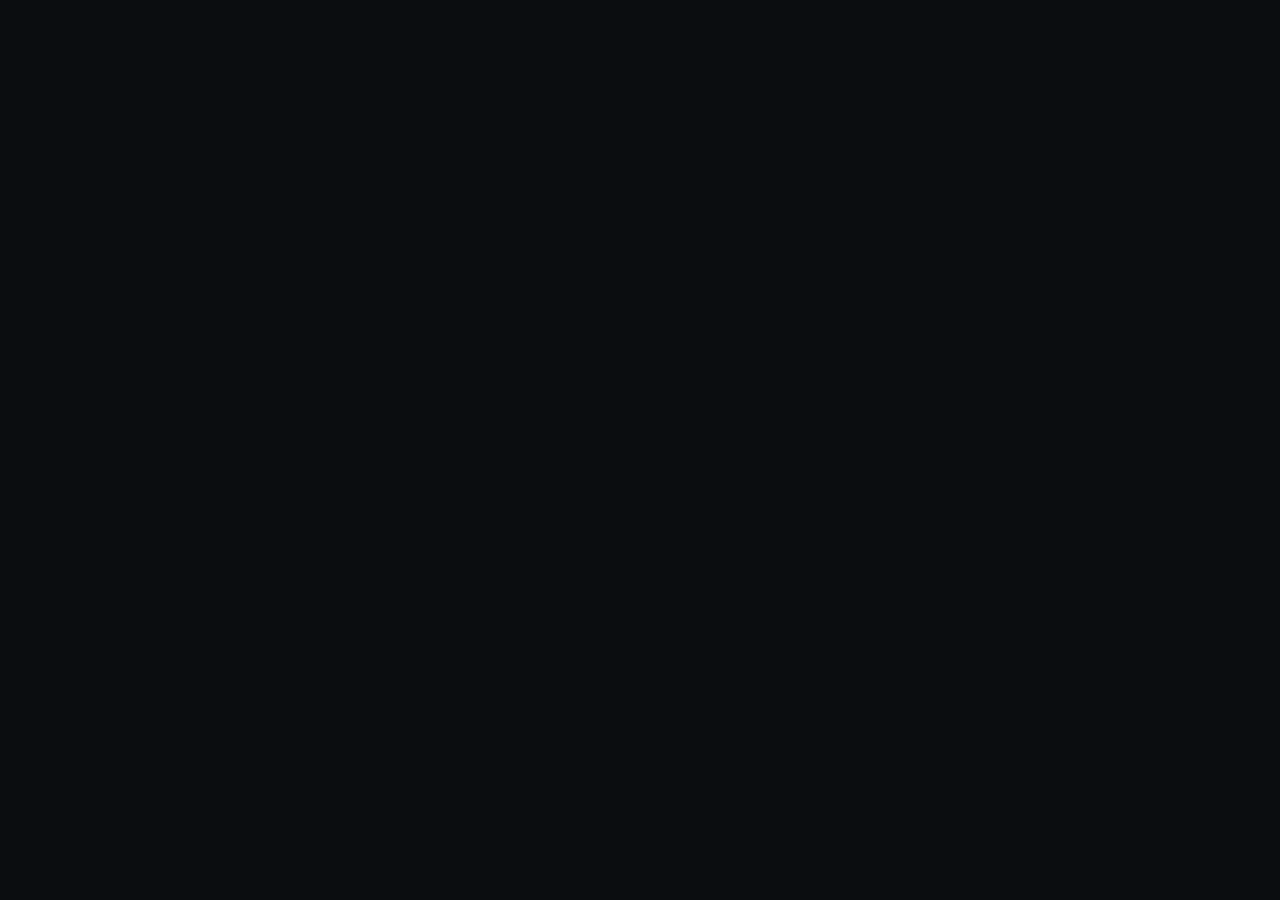
==== commit 29afd50b: "Clean project" ====
--- a/src/frontend/index.html
+++ b/src/frontend/index.html
@@ -17,31 +17,6 @@
 </head>
 <body>
 
-<div class="update-bar" id="updateBar" role="status" hidden>
-  <span id="updateMsg"></span>
-  <span id="updateErr" hidden></span>
-  <button class="btn link" id="updateInstall" data-i18n="update.install">Actualizar</button>
-</div>
-
-<header class="topbar">
-  <nav class="tabs" role="tablist" data-i18n-aria="app.sections" aria-label="Secciones">
-    <button class="tab" role="tab" data-tab="sched" id="tab-sched" aria-controls="panel-sched" data-i18n="tab.sched">Horario</button>
-    <button class="tab" role="tab" data-tab="timer" id="tab-timer" aria-controls="panel-timer" tabindex="-1" data-i18n="tab.timer" hidden>Temporizador</button>
-    <button class="tab" role="tab" data-tab="metro" id="tab-metro" aria-controls="panel-metro" tabindex="-1" data-i18n="tab.metro" hidden>Metrónomo</button>
-    <button class="tab" role="tab" data-tab="todo" id="tab-todo" aria-controls="panel-todo" tabindex="-1" data-i18n="tab.todo" hidden>Tareas</button>
-  </nav>
-  <div class="topbar-actions">
-  <button class="settings-btn" id="shortcutsBtn" data-i18n-aria="shortcuts.title" data-i18n-title="shortcuts.openTitle"
-          aria-label="Atajos de teclado" title="Atajos de teclado (?)" aria-haspopup="dialog" aria-keyshortcuts="Shift+?">
-    <svg viewBox="0 0 24 24" aria-hidden="true"><rect x="2.5" y="6" width="19" height="12" rx="2.5"/><path d="M6.5 10h.01M10 10h.01M14 10h.01M17.5 10h.01M8 14h8"/></svg>
-  </button>
-  <button class="settings-btn" id="settingsBtn" data-i18n-aria="settings.open" data-i18n-title="settings.open"
-          aria-label="Ajustes" title="Ajustes" aria-haspopup="dialog">
-    <svg viewBox="0 0 24 24" aria-hidden="true"><path d="M12 15.5a3.5 3.5 0 1 0 0-7 3.5 3.5 0 0 0 0 7z"/><path d="M19.4 15a1.7 1.7 0 0 0 .3 1.8l.1.1a2 2 0 1 1-2.8 2.8l-.1-.1a1.7 1.7 0 0 0-1.8-.3 1.7 1.7 0 0 0-1 1.5V21a2 2 0 1 1-4 0v-.1a1.7 1.7 0 0 0-1.1-1.5 1.7 1.7 0 0 0-1.8.3l-.1.1a2 2 0 1 1-2.8-2.8l.1-.1a1.7 1.7 0 0 0 .3-1.8 1.7 1.7 0 0 0-1.5-1H3a2 2 0 1 1 0-4h.1a1.7 1.7 0 0 0 1.5-1.1 1.7 1.7 0 0 0-.3-1.8l-.1-.1a2 2 0 1 1 2.8-2.8l.1.1a1.7 1.7 0 0 0 1.8.3H9a1.7 1.7 0 0 0 1-1.5V3a2 2 0 1 1 4 0v.1a1.7 1.7 0 0 0 1 1.5 1.7 1.7 0 0 0 1.8-.3l.1-.1a2 2 0 1 1 2.8 2.8l-.1.1a1.7 1.7 0 0 0-.3 1.8V9a1.7 1.7 0 0 0 1.5 1H21a2 2 0 1 1 0 4h-.1a1.7 1.7 0 0 0-1.5 1z"/></svg>
-  </button>
-  </div>
-</header>
-
 <!-- ───────── Ajustes (modal) ───────── -->
 <div class="settings-scrim" id="settings" hidden>
   <div class="settings" role="dialog" aria-modal="true" aria-labelledby="settingsTitle" tabindex="-1">
@@ -52,19 +27,23 @@
     <div class="settings-body">
       <section class="settings-sec">
         <h3 class="eyebrow" data-i18n="settings.general">General</h3>
-        <label class="plugin-row">
+        <label class="setting-row">
           <span><b data-i18n="settings.launch">Arrancar con el sistema</b><small id="launchHint">Abre Tempo al iniciar sesión</small></span>
           <input type="checkbox" class="toggle" role="switch" id="setLaunch">
         </label>
-        <label class="plugin-row">
+        <label class="setting-row">
           <span><b data-i18n="settings.widget">Widget «Ahora»</b><small data-i18n="settings.widgetHint">Ventanita siempre visible con el bloque en curso</small></span>
           <input type="checkbox" class="toggle" role="switch" id="setWidget">
         </label>
-        <label class="plugin-row">
-          <span><b data-i18n="settings.sound">Sonido de los avisos</b><small data-i18n="settings.soundHint">Al empezar cada bloque</small></span>
+        <label class="setting-row">
+          <span><b data-i18n="settings.sound">Sonido de los avisos</b><small data-i18n="settings.soundHint">Al empezar o terminar cada bloque</small></span>
           <input type="checkbox" class="toggle" role="switch" id="setSound">
         </label>
-        <div class="plugin-row">
+        <label class="setting-row">
+          <span><b data-i18n="settings.popup">Aviso emergente</b><small data-i18n="settings.popupHint">Una ventana en el centro de la pantalla al cambiar de bloque</small></span>
+          <input type="checkbox" class="toggle" role="switch" id="setPopup">
+        </label>
+        <div class="setting-row">
           <span><b data-i18n="settings.hotkey">Atajo global</b><small id="hotkeyHint">Muestra u oculta Tempo desde cualquier sitio</small></span>
           <span class="hotkey-ctl">
             <button class="hotkey-btn" id="setHotkey" type="button" data-keep-focus aria-describedby="hotkeyHint"></button>
@@ -75,7 +54,7 @@
 
       <section class="settings-sec">
         <h3 class="eyebrow" data-i18n="settings.appearance">Apariencia</h3>
-        <div class="plugin-row static">
+        <div class="setting-row static">
           <b id="setThemeLabel" data-i18n="settings.theme">Tema</b>
           <div class="seg" id="setTheme" role="group" aria-labelledby="setThemeLabel">
             <button type="button" data-value="system" data-i18n="settings.themeSystem">Sistema</button>
@@ -83,7 +62,7 @@
             <button type="button" data-value="dark" data-i18n="settings.themeDark">Oscuro</button>
           </div>
         </div>
-        <div class="plugin-row static">
+        <div class="setting-row static">
           <b id="setLangLabel" data-i18n="settings.lang">Idioma</b>
           <div class="seg" id="setLang" role="group" aria-labelledby="setLangLabel">
             <button type="button" data-value="system" data-i18n="settings.langSystem">Sistema</button>
@@ -93,21 +72,6 @@
         </div>
       </section>
 
-      <section class="settings-sec">
-        <h3 class="eyebrow" data-i18n="settings.plugins">Plugins</h3>
-        <label class="plugin-row">
-          <span><b data-i18n="tab.timer">Temporizador</b><small data-i18n="plugin.timer.desc">Cuenta atrás; se puede iniciar desde un bloque</small></span>
-          <input type="checkbox" class="toggle" role="switch" data-plugin="timer">
-        </label>
-        <label class="plugin-row">
-          <span><b data-i18n="tab.metro">Metrónomo</b><small data-i18n="plugin.metro.desc">Tempo, compás y acentos</small></span>
-          <input type="checkbox" class="toggle" role="switch" data-plugin="metro">
-        </label>
-        <label class="plugin-row">
-          <span><b data-i18n="tab.todo">Tareas</b><small data-i18n="plugin.todo.desc">Lista de pendientes</small></span>
-          <input type="checkbox" class="toggle" role="switch" data-plugin="todo">
-        </label>
-      </section>
     </div>
   </div>
 </div>
@@ -123,115 +87,10 @@
   </div>
 </div>
 
-<!-- ───────── Temporizador ───────── -->
-<section class="panel timer" id="panel-timer" role="tabpanel" aria-labelledby="tab-timer" hidden>
-  <div class="ring" id="ring">
-    <svg viewBox="0 0 240 240" aria-hidden="true">
-      <circle class="ring-track" cx="120" cy="120" r="110"></circle>
-      <circle class="ring-fill" id="ringFill" cx="120" cy="120" r="110"></circle>
-    </svg>
-    <div class="ring-center">
-      <label class="time time-edit" id="timeEdit" data-i18n-title="timer.editHint" title="Haz clic para cambiar la duración">
-        <input type="text" inputmode="numeric" id="customMin" maxlength="4" value="25" role="spinbutton" aria-valuemin="0" aria-valuemax="9999" data-i18n-aria="timer.minutes" aria-label="Minutos">
-        <span>:</span>
-        <input type="text" inputmode="numeric" id="customSec" maxlength="2" value="00" role="spinbutton" aria-valuemin="0" aria-valuemax="59" data-i18n-aria="timer.seconds" aria-label="Segundos">
-      </label>
-      <div class="time" id="timerDisplay" hidden>25:00</div>
-      <div class="status" id="timerStatus" role="status" data-i18n="timer.status.idle">Listo</div>
-    </div>
-  </div>
-
-  <div class="group">
-    <div class="eyebrow" id="presetsLabel" data-i18n="timer.duration">Duración</div>
-    <div class="duration-row">
-      <div class="seg" id="presets" role="group" aria-labelledby="presetsLabel">
-        <button type="button" data-min="5">5</button>
-        <button type="button" data-min="15">15</button>
-        <button type="button" data-min="25">25</button>
-        <button type="button" data-min="45">45</button>
-      </div>
-      <span class="unit" data-i18n="timer.min">min</span>
-    </div>
-  </div>
-
-  <div class="actions">
-    <button class="btn primary" id="timerMain" data-i18n="timer.start">Iniciar</button>
-    <button class="btn link" id="timerReset" data-i18n="timer.reset">Reiniciar</button>
-  </div>
-
-</section>
-
-<!-- ───────── Metrónomo ───────── -->
-<section class="panel metro" id="panel-metro" role="tabpanel" aria-labelledby="tab-metro" hidden>
-  <!-- Escala de metrónomo analógico: lento arriba, rápido abajo; la pesa marca el tempo -->
-  <div class="scale" id="scale" role="slider" tabindex="0" data-i18n-aria="metro.tempo" aria-label="Tempo"
-       aria-valuemin="30" aria-valuemax="240" aria-valuenow="100">
-    <div class="rail" id="rail">
-      <div class="weight" id="weight"></div>
-    </div>
-  </div>
-
-  <div class="metro-side">
-    <div class="hero">
-      <div class="bpm"><span id="bpmDisplay">100</span><small>BPM</small></div>
-      <div class="tempo-name" id="tempoName">Andante</div>
-      <div class="bpm-note" id="bpmNote"></div>
-    </div>
-
-    <!-- compás (fracción con ‹ ›) y pulsos: clic en un pulso lo acentúa -->
-    <div class="beat-row">
-      <div class="meter" id="meter" role="group" data-i18n-aria="metro.meter" data-i18n-title="metro.meter" aria-label="Compás" title="Compás">
-        <button class="meter-arrow" id="meterPrev" type="button" data-i18n-aria="metro.meterPrev" aria-label="Compás anterior">‹</button>
-        <span class="frac" aria-live="polite"><span id="meterNum">4</span><span id="meterDen">4</span></span>
-        <button class="meter-arrow" id="meterNext" type="button" data-i18n-aria="metro.meterNext" aria-label="Compás siguiente">›</button>
-      </div>
-      <div class="dots" id="dots" role="group" data-i18n-aria="metro.dotsHint" data-i18n-title="metro.dotsHint" title="Clic en un pulso para acentuarlo"></div>
-    </div>
-
-    <div class="volume" id="volume">
-      <button class="vol-icon" id="volMute" data-i18n-aria="metro.mute" aria-label="Silenciar">
-        <svg viewBox="0 0 24 24" aria-hidden="true">
-          <path class="spk" d="M4 9h4l5-4v14l-5-4H4z"></path>
-          <path class="wave w1" d="M16 9.5a3.5 3.5 0 0 1 0 5"></path>
-          <path class="wave w2" d="M18.5 7a7 7 0 0 1 0 10"></path>
-          <path class="mute" d="M16.5 9.5l5 5m0-5l-5 5"></path>
-        </svg>
-      </button>
-      <input type="range" class="slider" id="volRange" min="0" max="100" value="80" data-i18n-aria="metro.volume" aria-label="Volumen">
-    </div>
-
-    <button class="btn primary block" id="metroToggle" data-i18n="metro.start">Iniciar</button>
-
-    <p class="notice" id="metroNotice" role="status" data-i18n="metro.stoppedHidden" hidden>Se detuvo al ocultar la ventana.</p>
-  </div>
-</section>
-
-<!-- ───────── Tareas ───────── -->
-<section class="panel todo" id="panel-todo" role="tabpanel" aria-labelledby="tab-todo" hidden>
-  <form class="todo-form" id="todoForm" autocomplete="off">
-    <input type="text" class="field" id="todoInput" maxlength="200"
-           data-i18n-placeholder="todo.placeholder" data-i18n-aria="todo.placeholder" placeholder="Nueva tarea…" aria-label="Nueva tarea">
-    <button class="btn primary" type="submit" data-i18n="todo.add">Añadir</button>
-  </form>
-
-  <ul class="todo-list" id="todoList" data-i18n-aria="todo.list" aria-label="Tareas"></ul>
-  <p class="sr-only" id="todoItemHelp" data-i18n="todo.itemHelp">Intro para editar, Espacio para marcar, Alt más flechas para mover, Supr para borrar.</p>
-  <div class="todo-empty" id="todoEmpty">
-    <b data-i18n="todo.empty">No hay tareas</b>
-    <span data-i18n="todo.emptyCta">Escribe arriba y pulsa Intro</span>
-  </div>
-
-  <div class="todo-foot">
-    <span id="todoCount"></span>
-    <button class="btn link" id="todoClear" data-i18n="todo.clear">Borrar completadas</button>
-  </div>
-
-</section>
-
 <!-- ───────── Horario ───────── -->
 <!-- En ventanas anchas el editor se acopla a la derecha (clase .dock); en las
      estrechas flota junto al bloque. Lo decide features/schedule.js. -->
-<section class="panel sched" id="panel-sched" role="tabpanel" aria-labelledby="tab-sched">
+<main class="panel sched" id="panel-sched">
   <div class="sched-main">
     <div class="sched-body" id="schedBody">
       <div class="sched-head" id="schedHead" aria-hidden="true"></div>
@@ -246,13 +105,39 @@
       <p class="hint" id="schedHint" data-i18n="sched.firstHint">Arrastra en un hueco para crear un bloque</p>
       <button class="btn link" id="schedNowBtn" type="button" data-i18n="sched.now">Ir a ahora</button>
       <button class="btn link" id="schedWidget" type="button" data-i18n="sched.widgetShow">Mostrar widget</button>
+      <span class="foot-actions">
+        <button class="settings-btn" id="shortcutsBtn" data-i18n-aria="shortcuts.title" data-i18n-title="shortcuts.openTitle"
+                aria-label="Atajos de teclado" title="Atajos de teclado (?)" aria-haspopup="dialog" aria-keyshortcuts="Shift+?">
+          <svg viewBox="0 0 24 24" aria-hidden="true"><rect x="2.5" y="6" width="19" height="12" rx="2.5"/><path d="M6.5 10h.01M10 10h.01M14 10h.01M17.5 10h.01M8 14h8"/></svg>
+        </button>
+        <button class="settings-btn" id="settingsBtn" data-i18n-aria="settings.open" data-i18n-title="settings.open"
+                aria-label="Ajustes" title="Ajustes" aria-haspopup="dialog">
+          <svg viewBox="0 0 24 24" aria-hidden="true"><path d="M12 15.5a3.5 3.5 0 1 0 0-7 3.5 3.5 0 0 0 0 7z"/><path d="M19.4 15a1.7 1.7 0 0 0 .3 1.8l.1.1a2 2 0 1 1-2.8 2.8l-.1-.1a1.7 1.7 0 0 0-1.8-.3 1.7 1.7 0 0 0-1 1.5V21a2 2 0 1 1-4 0v-.1a1.7 1.7 0 0 0-1.1-1.5 1.7 1.7 0 0 0-1.8.3l-.1.1a2 2 0 1 1-2.8-2.8l.1-.1a1.7 1.7 0 0 0 .3-1.8 1.7 1.7 0 0 0-1.5-1H3a2 2 0 1 1 0-4h.1a1.7 1.7 0 0 0 1.5-1.1 1.7 1.7 0 0 0-.3-1.8l-.1-.1a2 2 0 1 1 2.8-2.8l.1.1a1.7 1.7 0 0 0 1.8.3H9a1.7 1.7 0 0 0 1-1.5V3a2 2 0 1 1 4 0v.1a1.7 1.7 0 0 0 1 1.5 1.7 1.7 0 0 0 1.8-.3l.1-.1a2 2 0 1 1 2.8 2.8l-.1.1a1.7 1.7 0 0 0-.3 1.8V9a1.7 1.7 0 0 0 1.5 1H21a2 2 0 1 1 0 4h-.1a1.7 1.7 0 0 0-1.5 1z"/></svg>
+        </button>
+      </span>
     </div>
   </div>
 
   <form class="sched-editor" id="schedEditor" autocomplete="off" role="dialog" aria-labelledby="edHeading" hidden>
     <div class="ed-head">
       <h2 id="edHeading" data-i18n="sched.editorTitle">Bloque</h2>
-      <button type="button" class="icon-btn" id="edClose" data-i18n-aria="settings.close" aria-label="Cerrar">×</button>
+      <div class="ed-tools">
+        <button type="button" class="icon-btn ed-tool" id="edLock" aria-pressed="false" data-i18n-aria="sched.lock" data-i18n-title="sched.lock" aria-label="Bloquear" title="Bloquear">
+          <svg class="i-unlocked" viewBox="0 0 24 24" aria-hidden="true"><rect x="5" y="11" width="14" height="10" rx="2"/><path d="M8 11V7a4 4 0 0 1 7.6-1.7"/></svg>
+          <svg class="i-locked" viewBox="0 0 24 24" aria-hidden="true"><rect x="5" y="11" width="14" height="10" rx="2"/><path d="M8 11V7a4 4 0 0 1 8 0v4"/></svg>
+        </button>
+        <button type="button" class="icon-btn ed-tool" id="edDup" data-i18n-aria="sched.duplicate" data-i18n-title="sched.duplicate" aria-label="Duplicar" title="Duplicar">
+          <svg viewBox="0 0 24 24" aria-hidden="true"><rect x="8" y="8" width="12" height="12" rx="2"/><path d="M16 8V6a2 2 0 0 0-2-2H6a2 2 0 0 0-2 2v8a2 2 0 0 0 2 2h2"/></svg>
+        </button>
+        <button type="button" class="icon-btn ed-tool danger" id="edDelete" data-i18n-aria="sched.delete" data-i18n-title="sched.delete" aria-label="Eliminar" title="Eliminar">
+          <svg viewBox="0 0 24 24" aria-hidden="true"><path d="M4 7h16M10 11v6M14 11v6M6 7l1 12a2 2 0 0 0 2 2h6a2 2 0 0 0 2-2l1-12M9 7V4h6v3"/></svg>
+        </button>
+        <button type="button" class="icon-btn" id="edClose" data-i18n-aria="settings.close" aria-label="Cerrar">×</button>
+      </div>
+    </div>
+    <div class="ed-status" id="edStatus">
+      <span class="ed-status-text" id="edStatusText"></span>
+      <div class="ed-prog" id="edProg" hidden><div class="ed-prog-fill" id="edProgFill"></div></div>
     </div>
     <input type="text" class="field" id="edTitle" maxlength="200"
            data-i18n-placeholder="sched.activity" data-i18n-aria="sched.activity" placeholder="Actividad…" aria-label="Actividad">
@@ -269,19 +154,20 @@
       <button type="button" class="btn link" data-days="5,6" data-i18n="sched.weekend">Fin de semana</button>
     </div>
     <div class="ed-colors" id="edColors" role="group" data-i18n-aria="sched.color" aria-label="Color"></div>
+    <textarea class="field ed-notes" id="edNotes" rows="2" maxlength="2000"
+              data-i18n-placeholder="sched.notes" data-i18n-aria="sched.notes" placeholder="Notas…" aria-label="Notas"></textarea>
     <p class="ed-err" id="edErr" role="alert" hidden></p>
     <div class="ed-actions">
-      <button type="button" class="btn link danger" id="edDelete" data-i18n="sched.delete">Eliminar</button>
-      <button type="button" class="btn link" id="edTimer" data-i18n="sched.startTimer">Iniciar temporizador</button>
+      <span class="ed-locked-note" id="edLockedNote" data-i18n="sched.lockedNote" hidden>Bloqueado: no se puede mover ni borrar</span>
       <button type="submit" class="btn primary" id="edSave" data-i18n="sched.save">Guardar</button>
     </div>
   </form>
   <aside class="sched-insp-empty" id="schedInspEmpty">
     <svg viewBox="0 0 24 24" aria-hidden="true"><rect x="3.5" y="4.5" width="17" height="16" rx="2.5"/><path d="M3.5 9.5h17M8 2.5v4M16 2.5v4M8 13.5h5"/></svg>
     <b data-i18n="sched.inspEmptyTitle">Ningún bloque seleccionado</b>
-    <span data-i18n="sched.inspEmptyHint">Haz clic en un bloque para editarlo, o arrastra en un hueco para crear uno.</span>
+    <span data-i18n="sched.inspEmptyHint">Clic derecho o doble clic en un bloque para editarlo, o arrastra en un hueco para crear uno.</span>
   </aside>
-</section>
+</main>
 
 <div class="toast" id="toast" role="status" aria-live="polite" hidden></div>
 <div class="sr-only" id="srLive" aria-live="polite" aria-atomic="true"></div>
--- a/src/frontend/style.css
+++ b/src/frontend/style.css
@@ -17,13 +17,10 @@
   --cyan-500: #4fc3f7;
   --cyan-400: #7fd3f9;
   --cyan-ink: #03202b;
-  --amber-tint: rgb(255 183 77 / .14);
-  --amber-500: #ffb74d;
-  --red-tint: rgb(239 83 80 / .14);
   --red-500: #ef5350;
   --red-300: #ff8f8b;
 
-  --s1: 4px; --s2: 8px; --s3: 12px; --s4: 16px; --s5: 24px; --s6: 32px; --s7: 48px;
+  --s1: 4px; --s2: 8px; --s3: 12px; --s4: 16px; --s5: 24px;
   --r-sm: 6px; --r-md: 10px; --r-lg: 14px; --r-full: 999px;
 
   --font: "Segoe UI Variable Text", "Segoe UI", system-ui, sans-serif;
@@ -42,7 +39,6 @@
   --pop-bg: var(--gray-850);        /* menús y editores flotantes */
   --shadow-pop: 0 12px 32px rgb(0 0 0 / .55);
   --knob: var(--gray-300);          /* interruptor apagado */
-  --thumb: var(--gray-100);         /* deslizador */
   --grid-faint: rgb(255 255 255 / .025);
   --today-tint: rgb(79 195 247 / .04);
   --scrim: rgb(0 0 0 / .5);
@@ -68,9 +64,6 @@
   --cyan-500: #0277bd;
   --cyan-400: #01579b;
   --cyan-ink: #ffffff;
-  --amber-tint: rgb(180 95 0 / .12);
-  --amber-500: #a85a00;
-  --red-tint: rgb(211 47 47 / .1);
   --red-500: #d32f2f;
   --red-300: #b71c1c;
 
@@ -79,7 +72,6 @@
   --pop-bg: #ffffff;
   --shadow-pop: 0 12px 32px rgb(16 24 40 / .18);
   --knob: #ffffff;
-  --thumb: #ffffff;
   --grid-faint: rgb(16 24 40 / .04);
   --today-tint: rgb(2 119 189 / .05);
   --scrim: rgb(16 24 40 / .28);
@@ -128,49 +120,17 @@
 }
 
 /* Área de clic mínima para controles pequeños, sin cambiar cómo se ven. */
-.todo-check, .dot, .icon-btn, .ed-swatch, .meter-arrow, .todo-del, .vol-icon { position: relative; }
-.todo-check::before, .dot::before, .ed-swatch::before, .todo-del::before {
+.icon-btn, .ed-swatch { position: relative; }
+.ed-swatch::before {
   content: '';
   position: absolute;
   inset: -6px;
 }
-.dots.many .dot::before { inset: -3px; }
-
-/* ───────────────────────── Actualización ───────────────────────── */
-.update-bar {
-  display: flex;
-  align-items: center;
-  justify-content: center;
-  gap: var(--s2);
-  padding: var(--s1) var(--s4);
-  background: var(--cyan-tint);
-  color: var(--cyan-400);
-  font-size: 13px;
-}
-.update-bar[hidden] { display: none; }
-.update-bar .btn.link { padding: 4px var(--s2); font-size: 13px; color: var(--cyan-500); }
-.update-bar .btn.link:hover:not(:disabled) { color: var(--gray-100); }
-.update-bar .btn.link:disabled { color: var(--gray-500); }
-
-/* ───────────────────────── Pestañas ───────────────────────── */
-.topbar {
-  position: relative;
-  display: flex;
-  justify-content: center;
-  margin: var(--s4) var(--s4) 0;
-}
-.tab[hidden] { display: none; }
-.topbar-actions {
-  position: absolute;
-  right: 0;
-  top: 50%;
-  transform: translateY(-50%);
-  display: flex;
-  gap: 2px;
-}
+
+/* ─────────────────── Botones de atajos y ajustes ─────────────────── */
 .settings-btn {
-  width: 32px;
-  height: 32px;
+  width: 30px;
+  height: 30px;
   padding: 6px;
   border: 0;
   border-radius: var(--r-full);
@@ -233,12 +193,12 @@
 }
 .settings-sec { display: flex; flex-direction: column; gap: 2px; }
 .settings-sec .eyebrow { padding: 0 var(--s2) var(--s1); }
-.plugin-row.static { cursor: default; }
-.plugin-row.static:hover { background: none; }
-.plugin-row.disabled { opacity: .55; cursor: default; }
-.plugin-row.disabled:hover { background: none; }
-.plugin-row small.err { color: var(--red-300); }
-.plugin-row .seg button { min-width: 0; padding-inline: 12px; }
+.setting-row.static { cursor: default; }
+.setting-row.static:hover { background: none; }
+.setting-row.disabled { opacity: .55; cursor: default; }
+.setting-row.disabled:hover { background: none; }
+.setting-row small.err { color: var(--red-300); }
+.setting-row .seg button { min-width: 0; padding-inline: 12px; }
 .hotkey-ctl { flex: none; display: flex; align-items: center; gap: var(--s1); }
 .hotkey-ctl .btn.link { padding: 4px var(--s2); font-size: 12px; }
 .hotkey-ctl .btn.link[hidden] { display: none; }
@@ -285,7 +245,7 @@
 /* página oculta hasta que se traduce (ver el script del <head>) */
 .i18n-pending body { visibility: hidden; }
 
-.plugin-row {
+.setting-row {
   display: flex;
   align-items: center;
   justify-content: space-between;
@@ -294,9 +254,9 @@
   border-radius: var(--r-md);
   cursor: pointer;
 }
-.plugin-row:hover { background: var(--gray-800); }
-.plugin-row b { display: block; font-weight: 600; }
-.plugin-row small { display: block; color: var(--gray-500); font-size: 12px; }
+.setting-row:hover { background: var(--gray-800); }
+.setting-row b { display: block; font-weight: 600; }
+.setting-row small { display: block; color: var(--gray-500); font-size: 12px; }
 /* interruptor */
 .toggle {
   appearance: none;
@@ -324,46 +284,6 @@
 }
 .toggle:checked { background: var(--cyan-500); }
 .toggle:checked::after { transform: translateX(14px); background: var(--cyan-ink); }
-.tabs {
-  align-self: center;
-  display: flex;
-  gap: 2px;
-  margin: 0;
-  padding: 3px;
-  border-radius: var(--r-full);
-  background: var(--gray-900);
-}
-.tab {
-  padding: 6px 18px;
-  border: 0;
-  border-radius: var(--r-full);
-  background: none;
-  color: var(--gray-400);
-  font-weight: 600;
-  font-size: 13px;
-  transition: color .15s, background .15s;
-}
-.tab:hover { color: var(--gray-100); }
-.tab.active { background: var(--elev); color: var(--gray-100); box-shadow: var(--raise); }
-
-.panel {
-  flex: 1;
-  min-height: 0;
-  display: flex;
-  flex-direction: column;
-  align-items: center;
-  padding: var(--s5) var(--s5) var(--s4);
-  /* en ventana maximizada / pantalla completa el contenido no se estira */
-  width: 100%;
-  max-width: 560px;
-  margin-inline: auto;
-}
-.panel[hidden] { display: none; }
-.panel:not([hidden]) { animation: panel-in var(--dur) var(--ease); }
-@keyframes panel-in { from { opacity: 0; transform: translateY(4px); } }
-.panel.metro, .panel.todo { max-height: 760px; }
-.panel.todo { max-width: 640px; }
-
 /* ───────────────────────── Botones ───────────────────────── */
 .btn {
   border: 0;
@@ -380,16 +300,9 @@
   box-shadow: inset 0 1px 0 rgb(255 255 255 / .25), 0 2px 8px rgb(79 195 247 / .2);
 }
 .btn.primary:hover { background: var(--cyan-400); }
-.btn.primary.stop {               /* "Parar"/"Pausar": acción activa, menos llamativa */
-  background: var(--elev);
-  color: var(--gray-100);
-  box-shadow: var(--raise);
-}
-.btn.primary.stop:hover { background: var(--gray-700); }
 .btn.link { background: none; color: var(--gray-400); padding-inline: var(--s3); }
 .btn.link:hover:not(:disabled) { color: var(--gray-100); }
 .btn.link:disabled { color: var(--gray-600); }
-.btn.block { width: 100%; }
 
 /* Control segmentado: grupo de opciones sin un borde por botón */
 .seg {
@@ -437,299 +350,8 @@
   font: 600 11px/1.5 var(--font);
   box-shadow: inset 0 -1px 0 var(--gray-950);
 }
-.notice { margin: 0; color: var(--amber-500); font-size: 13px; }
-.notice[hidden] { display: none; }
-
-/* ─────────────────────── Temporizador ─────────────────────── */
-.panel.timer { gap: var(--s5); }
-
-/* contenido centrado en vertical entre las pestañas y la pista de atajos */
-.ring {
-  --size: clamp(176px, 42vh, 300px);
-  position: relative;
-  width: var(--size);
-  height: var(--size);
-  margin-top: auto;
-  flex: none;
-  container-type: inline-size;
-}
-.ring svg { width: 100%; height: 100%; transform: rotate(-90deg); }
-.ring circle { fill: none; stroke-width: 7; }
-.ring-track { stroke: var(--gray-900); }
-.ring-fill {
-  stroke: var(--cyan-500);
-  stroke-linecap: round;
-  stroke-dasharray: 691.15;
-  stroke-dashoffset: 691.15;
-  transition: stroke-dashoffset .4s linear, stroke .2s;
-}
-.ring-center {
-  position: absolute;
-  inset: 0;
-  display: flex;
-  flex-direction: column;
-  align-items: center;
-  justify-content: center;
-  gap: var(--s1);
-}
-.time {
-  font: 300 28cqi/1 var(--font-display);
-  font-variant-numeric: tabular-nums;
-  letter-spacing: -.02em;
-}
-.time.long { font-size: 21cqi; }
-.time[hidden] { display: none; }
-
-/* la duración se edita en el propio círculo */
-.time-edit { display: inline-flex; align-items: baseline; cursor: text; }
-.time-edit input {
-  min-width: 0;
-  padding: 0;
-  border: 0;
-  border-radius: var(--r-md);
-  background: none;
-  color: inherit;
-  font: inherit;
-  letter-spacing: inherit;
-  text-align: center;
-}
-.time-edit input:hover { background: var(--gray-850); }
-.time-edit input:focus { outline: none; background: var(--elev); box-shadow: var(--raise); }
-.time-edit span { color: var(--gray-500); }
-.status { font-size: 12px; font-weight: 600; letter-spacing: .08em; text-transform: uppercase; color: var(--gray-500); }
-
-.ring.idle .ring-fill { stroke-dashoffset: 691.15; }
-.ring.paused .ring-fill { stroke: var(--gray-500); }
-.ring.paused .time { color: var(--gray-400); }
-.ring.running .status { color: var(--cyan-500); }
-.ring.done .ring-fill { stroke: var(--red-500); }
-.ring.done .time { color: var(--red-300); }
-.ring.done .status {              /* aviso de fin: fondo tintado y texto fuerte */
-  padding: 2px 10px;
-  border-radius: var(--r-full);
-  background: var(--red-tint);
-  color: var(--red-300);
-  font-weight: 700;
-}
-.ring.done { animation: glow 1.6s ease-in-out infinite; border-radius: 50%; }
-@keyframes glow {
-  50% { box-shadow: 0 0 0 10px var(--red-tint); }
-}
-
-.group { display: flex; flex-direction: column; align-items: center; gap: var(--s2); }
-.duration-row { display: flex; align-items: center; gap: var(--s2); }
-.unit { color: var(--gray-500); font-size: 13px; }
-
-.actions { display: flex; align-items: center; gap: var(--s2); margin-bottom: auto; }
-@media (max-height: 560px) {
-  .panel.timer { gap: var(--s4); padding-block: var(--s3); }
-}
-.actions .primary { min-width: 168px; }
-
-/* ──────────────────────── Metrónomo ───────────────────────── */
-.panel.metro { flex-direction: row; align-items: stretch; gap: var(--s5); padding-top: var(--s4); }
-
-/* escala analógica */
-.scale {
-  position: relative;
-  flex: 0 0 168px;
-  padding: var(--s4) 0;
-  border-radius: var(--r-lg);
-  background: linear-gradient(var(--gray-900), var(--gray-850));
-  box-shadow: inset 0 1px 0 rgb(255 255 255 / .03);
-  cursor: ns-resize;
-  touch-action: none;
-}
-.rail { --x: 58px; position: relative; height: 100%; }
-.rail::before {                   /* la varilla */
-  content: '';
-  position: absolute;
-  left: calc(var(--x) - 1.5px);
-  top: calc(-1 * var(--s2)); bottom: calc(-1 * var(--s2));
-  width: 3px;
-  border-radius: 2px;
-  background: linear-gradient(90deg, var(--gray-700), var(--gray-500), var(--gray-700));
-}
-.tick { position: absolute; height: 1px; left: calc(var(--x) - 9px); width: 5px; background: var(--gray-600); }
-.tick.major { left: calc(var(--x) - 13px); width: 9px; background: var(--gray-400); }
-.tick-num {
-  position: absolute;
-  right: calc(100% - var(--x) + 17px);
-  transform: translateY(-50%);
-  font-size: 10px;
-  line-height: 1;
-  color: var(--gray-500);
-  font-variant-numeric: tabular-nums;
-}
-.tick-num.key { color: var(--gray-300); font-weight: 600; }
-.mark {
-  position: absolute;
-  left: calc(var(--x) + 12px);
-  transform: translateY(-50%);
-  font-size: 11.5px;
-  line-height: 1;
-  font-style: italic;
-  color: var(--gray-500);
-  white-space: nowrap;
-  transition: color .15s;
-}
-.mark.current { color: var(--amber-500); font-weight: 600; }
-.weight {                         /* la pesa */
-  position: absolute;
-  left: var(--x);
-  width: 38px;
-  height: 22px;
-  transform: translate(-50%, -50%);
-  pointer-events: none;
-  transition: top .08s ease-out;
-  filter: drop-shadow(0 2px 3px rgb(0 0 0 / .5));
-}
-.weight::before {
-  content: '';
-  position: absolute;
-  inset: 0;
-  background: linear-gradient(90deg, #8d95a1, #eef1f5 42%, #a7aeb9 60%, #7d8591);
-  clip-path: polygon(24% 0, 76% 0, 100% 100%, 0 100%);
-}
-.weight::after {                  /* línea índice */
-  content: '';
-  position: absolute;
-  left: -4px; right: -4px; top: 50%;
-  height: 2px;
-  margin-top: -1px;
-  border-radius: 1px;
-  background: var(--amber-500);
-}
-.scale.dragging .weight { transition: none; }
-
-.metro-side {
-  flex: 1;
-  min-width: 0;
-  display: flex;
-  flex-direction: column;
-  align-items: stretch;
-  gap: var(--s4);
-}
-.hero { text-align: center; padding-top: var(--s2); }
-.bpm { display: flex; align-items: baseline; justify-content: center; gap: 6px; }
-.bpm > span {
-  font: 300 clamp(48px, 11vh, 72px)/1 var(--font-display);
-  font-variant-numeric: tabular-nums;
-  letter-spacing: -.02em;
-}
-.bpm small { font-size: 12px; font-weight: 600; letter-spacing: .08em; color: var(--gray-500); }
-.bpm-note { font-size: 12px; color: var(--gray-500); min-height: 1.45em; }
-.tempo-name { margin-top: var(--s1); color: var(--amber-500); font-style: italic; font-size: 18px; }
-
-/* compás + pulsos en una sola fila */
-.beat-row { display: flex; align-items: center; justify-content: center; gap: var(--s4); }
-
-/* compás: fracción apilada con flechas a los lados */
-.meter { display: inline-flex; align-items: center; flex: none; border-radius: var(--r-md); }
-.meter:focus-visible { outline-offset: 4px; }
-.meter-arrow {
-  width: 22px;
-  height: 36px;
-  padding: 0;
-  border: 0;
-  border-radius: var(--r-sm);
-  background: none;
-  color: var(--gray-500);
-  font-size: 20px;
-  line-height: 1;
-  transition: color .15s, background .15s;
-}
-.meter-arrow:hover:not(:disabled) { color: var(--gray-100); background: var(--gray-900); }
-.meter-arrow:disabled { color: var(--gray-800); }
-.frac {
-  display: flex;
-  flex-direction: column;
-  align-items: center;
-  min-width: 26px;
-  font: 400 20px/1.05 var(--font-display);
-  font-variant-numeric: tabular-nums;
-  color: var(--gray-100);
-}
-.frac > span + span { border-top: 1.5px solid var(--gray-600); padding: 0 2px; }
-
-/* pulsos: cada punto se puede acentuar con un clic */
-.dots { display: flex; flex-wrap: wrap; justify-content: center; align-items: center; gap: var(--s2); max-width: 190px; }
-.dots.many { gap: 6px; max-width: 160px; }
-.dot {
-  width: 14px; height: 14px;
-  padding: 0;
-  border: 0;
-  border-radius: 50%;
-  background: var(--gray-800);
-  transition: background .06s, box-shadow .06s;
-}
-.dots.many .dot { width: 11px; height: 11px; }
-.dot:hover { box-shadow: inset 0 0 0 2px var(--gray-600); }
-.dot.accent { box-shadow: inset 0 0 0 2px rgb(255 183 77 / .55); }
-.dot.accent:hover { box-shadow: inset 0 0 0 2px var(--amber-500); }
-.dot.on { background: var(--cyan-500); box-shadow: 0 0 12px var(--cyan-500); }
-.dot.accent.on { background: var(--amber-500); box-shadow: 0 0 12px var(--amber-500); }
-
-/* volumen: icono (silencia) + deslizador */
-.volume { display: flex; align-items: center; gap: var(--s2); padding: 0 var(--s2); }
-.vol-icon {
-  flex: none;
-  display: grid;
-  place-items: center;
-  width: 28px; height: 28px;
-  padding: 0;
-  border: 0;
-  border-radius: var(--r-sm);
-  background: none;
-  color: var(--gray-500);
-  transition: color .15s;
-}
-.vol-icon:hover { color: var(--gray-100); }
-.vol-icon svg { width: 18px; height: 18px; fill: none; stroke: currentColor; stroke-width: 1.8; stroke-linecap: round; stroke-linejoin: round; }
-.vol-icon .spk { fill: currentColor; }
-.vol-icon .mute { display: none; }
-.volume[data-level="0"] .wave { display: none; }
-.volume[data-level="0"] .mute { display: inline; }
-.volume[data-level="1"] .w2 { display: none; }
-
-/* deslizador */
-.slider {
-  --fill: 80%;
-  appearance: none;
-  width: 100%;
-  height: 18px;
-  margin: 0;
-  background: none;
-  cursor: pointer;
-}
-.slider::-webkit-slider-runnable-track {
-  height: 4px;
-  border-radius: 2px;
-  background: linear-gradient(90deg, var(--cyan-500) var(--fill), var(--gray-700) var(--fill));
-}
-.slider::-webkit-slider-thumb {
-  appearance: none;
-  width: 16px; height: 16px;
-  margin-top: -6px;
-  border-radius: 50%;
-  background: var(--thumb);
-  box-shadow: 0 1px 3px rgb(0 0 0 / .45);
-}
-.slider:focus-visible { outline: none; }
-.slider:focus-visible::-webkit-slider-thumb { box-shadow: 0 0 0 3px var(--cyan-tint), 0 0 0 1px var(--cyan-500); }
-
-@media (max-height: 600px) {
-  .bpm-note { display: none; }
-  .metro-side { gap: var(--s3); }
-}
-@media (max-width: 780px) {
-  .scale { flex-basis: 132px; }
-}
-.meter-arrow:focus-visible { outline-offset: 0; }
-
-/* ────────────────────────── Tareas ────────────────────────── */
-.panel.todo { align-items: stretch; gap: var(--s4); }
-
+
+/* ───────────────────────── Campos ───────────────────────── */
 .field {
   min-width: 0;
   padding: 10px var(--s3);
@@ -743,131 +365,6 @@
 .field::placeholder { color: var(--gray-500); }
 .field:hover { background: var(--gray-850); }
 .field:focus { outline: none; background: var(--elev); box-shadow: var(--raise); }
-
-.todo-form { display: flex; gap: var(--s2); }
-.todo-form .field { flex: 1; }
-
-.todo-list {
-  flex: 1;
-  min-height: 0;
-  margin: 0 calc(-1 * var(--s2));
-  padding: 0;
-  list-style: none;
-  overflow-y: auto;
-}
-.todo-list::-webkit-scrollbar { width: 8px; }
-.todo-list::-webkit-scrollbar-thumb { border-radius: 4px; background: var(--gray-800); }
-.todo-list::-webkit-scrollbar-thumb:hover { background: var(--gray-700); }
-.todo-list:empty { display: none; }
-
-.todo-item {
-  display: flex;
-  align-items: center;
-  gap: var(--s2);
-  min-height: 40px;
-  padding: var(--s1) var(--s2);
-  border-radius: var(--r-md);
-  transition: background .12s;
-}
-.todo-item:hover { background: var(--gray-900); }
-/* arrastre: las demás tareas se deslizan; la arrastrada sigue al ratón y se asienta al soltar */
-.todo-list.sorting .todo-item { transition: background .12s, transform .18s ease; }
-.todo-list.sorting .todo-item.dragging {
-  position: relative;
-  z-index: 1;
-  background: var(--elev);
-  box-shadow: var(--raise), 0 4px 12px rgb(0 0 0 / .25);
-  transition: none;
-}
-.todo-list.sorting .todo-item.dragging.settling { transition: transform .15s ease; }
-.todo-list.sorting, .todo-list.sorting * { cursor: grabbing; }
-@media (prefers-reduced-motion: reduce) {
-  .todo-list.sorting .todo-item, .todo-list.sorting .todo-item.dragging.settling { transition: none; }
-}
-
-.todo-grip {
-  flex: none;
-  width: 14px;
-  color: var(--gray-600);
-  font-size: 12px;
-  letter-spacing: -3px;
-  text-align: center;
-  cursor: grab;
-  touch-action: none;
-  opacity: 0;
-  transition: opacity .12s, color .12s;
-}
-.todo-item:hover .todo-grip, .todo-item.dragging .todo-grip,
-.todo-item:focus-within .todo-grip { opacity: 1; }
-.todo-grip:hover { color: var(--gray-300); }
-.todo-item.dragging .todo-grip { cursor: grabbing; color: var(--gray-300); }
-.grip-glyph { letter-spacing: -3px; padding-right: 3px; }
-
-.todo-check {
-  flex: none;
-  display: grid;
-  place-items: center;
-  width: 18px; height: 18px;
-  padding: 0;
-  border: 0;
-  border-radius: 50%;
-  background: none;
-  box-shadow: inset 0 0 0 1.5px var(--gray-600);
-  transition: background .12s, box-shadow .12s;
-}
-.todo-check:hover { box-shadow: inset 0 0 0 1.5px var(--cyan-500); }
-.todo-check[aria-pressed="true"] { background: var(--cyan-500); box-shadow: none; }
-.todo-check[aria-pressed="true"]::after {   /* ✓ */
-  content: '';
-  width: 5px; height: 9px;
-  margin-top: -2px;
-  border: solid var(--cyan-ink);
-  border-width: 0 2px 2px 0;
-  transform: rotate(45deg);
-}
-
-.todo-text { flex: 1; min-width: 0; overflow-wrap: anywhere; cursor: text; transition: color .12s; }
-.todo-item.done .todo-text { color: var(--gray-500); text-decoration: line-through; }
-.todo-edit { flex: 1; padding: 4px var(--s2); margin: -4px 0; }
-
-.todo-del {
-  flex: none;
-  width: 24px; height: 24px;
-  padding: 0;
-  border: 0;
-  border-radius: var(--r-sm);
-  background: none;
-  color: var(--gray-500);
-  font-size: 18px;
-  line-height: 1;
-  opacity: 0;
-  transition: opacity .12s, color .12s, background .12s;
-}
-.todo-item:hover .todo-del, .todo-item:focus-within .todo-del { opacity: 1; }
-.todo-item:focus-within { background: var(--gray-900); }
-.todo-text:focus-visible { outline-offset: 3px; border-radius: 3px; }
-/* sin ratón (táctil) no hay hover: los controles se ven siempre */
-@media (hover: none) {
-  .todo-grip, .todo-del, .w-close { opacity: 1; }
-}
-.todo-del:hover { color: var(--red-300); background: var(--red-tint); }
-
-.todo-empty {
-  display: flex;
-  flex-direction: column;
-  align-items: center;
-  gap: var(--s1);
-  margin: auto 0;
-  color: var(--gray-500);
-  font-size: 13px;
-  text-align: center;
-}
-.todo-empty b { color: var(--gray-400); font-size: 14px; font-weight: 600; }
-.todo-empty[hidden] { display: none; }
-
-.todo-foot { display: flex; align-items: center; justify-content: space-between; min-height: 32px; color: var(--gray-500); font-size: 12px; }
-.todo-foot .btn.link { padding: 6px var(--s2); font-size: 13px; }
-.todo-foot .btn.link:disabled { visibility: hidden; }
 
 /* ────────────────────────── Horario ────────────────────────── */
 /* Rejilla de una columna; con .dock (ancho ≥ 1100 px, lo decide el JS) se
@@ -875,20 +372,21 @@
    cambie de ancho al abrir y cerrar el editor. */
 .panel.sched {
   position: relative;
-  max-width: none;
+  flex: 1;
+  min-height: 0;
+  width: 100%;
   display: grid;
   grid-template-columns: minmax(0, 1fr);
   grid-template-rows: minmax(0, 1fr);
-  align-items: stretch;            /* .panel centra; aquí cada columna ocupa el alto */
   gap: var(--s3);
   padding: var(--s4) var(--s4) var(--s3);
 }
-.panel.sched[hidden] { display: none; }
 .panel.sched.dock { grid-template-columns: minmax(0, 1fr) var(--inspector-w); }
 .sched-main { display: flex; flex-direction: column; gap: var(--s3); min-width: 0; min-height: 0; }
 .panel.sched .hint { margin: 0; flex: 1; text-align: left; }
 .sched-foot { display: flex; align-items: center; gap: var(--s2); min-height: 28px; }
 .sched-foot .btn.link { padding: 4px var(--s2); font-size: 12px; }
+.foot-actions { display: flex; gap: 2px; margin-left: auto; }
 #schedNowBtn { margin-left: auto; }
 
 .sched-insp-empty { display: none; }
@@ -1001,9 +499,6 @@
   pointer-events: none;
 }
 /* durante un arrastre, los bloques por los que se pasa no reaccionan */
-body.sched-dragging { user-select: none; }
-body.sched-dragging:has(.sblock.dragging),
-body.sched-dragging:has(.sblock.dragging) * { cursor: grabbing; }
 body.sched-dragging .sblock:not(.dragging):hover {
   background: color-mix(in srgb, var(--c, var(--cyan-500)) 22%, var(--gray-900));
 }
@@ -1149,7 +644,54 @@
 .ed-actions { display: flex; flex-wrap: wrap; align-items: center; gap: var(--s1); }
 .ed-actions .btn { padding: 8px 10px; font-size: 13px; white-space: nowrap; }
 .ed-actions .btn.primary { margin-left: auto; }
-.btn.link.danger:hover:not(:disabled) { color: var(--red-300); }
+
+/* cabecera: acciones como iconos */
+.ed-tools { display: flex; align-items: center; gap: 2px; }
+.ed-tool { width: 28px; height: 28px; display: grid; place-items: center; }
+.ed-tool[hidden] { display: none; }
+.ed-tool svg {
+  width: 16px;
+  height: 16px;
+  fill: none;
+  stroke: currentColor;
+  stroke-width: 1.8;
+  stroke-linecap: round;
+  stroke-linejoin: round;
+}
+.ed-tool:disabled { opacity: .35; pointer-events: none; }
+.ed-tool.danger:hover { color: var(--red-300); }
+#edLock .i-locked, #edLock[aria-pressed="true"] .i-unlocked { display: none; }
+#edLock[aria-pressed="true"] .i-locked { display: block; }
+#edLock[aria-pressed="true"] { color: var(--c); background: color-mix(in srgb, var(--c) 16%, transparent); }
+
+/* estado: cuándo empieza, o lo que queda si está en curso */
+.ed-status { display: flex; flex-direction: column; gap: 6px; margin-top: calc(-1 * var(--s1)); }
+.ed-status[hidden] { display: none; }
+.ed-status-text { color: var(--gray-400); font-size: 12px; font-variant-numeric: tabular-nums; }
+.ed-status.now .ed-status-text { color: var(--c); font-weight: 600; }
+.ed-prog { height: 4px; border-radius: 2px; background: var(--gray-800); overflow: hidden; }
+.ed-prog[hidden] { display: none; }
+.ed-prog-fill { height: 100%; width: 0; background: var(--c); transition: width .4s var(--ease); }
+
+.ed-notes { resize: none; min-height: 52px; font: inherit; font-size: 13px; line-height: 1.4; }
+.sched-editor.locked .ed-time, .sched-editor.locked #edDays, .sched-editor.locked .ed-quick { opacity: .5; }
+.ed-locked-note { color: var(--gray-500); font-size: 12px; }
+.ed-locked-note[hidden] { display: none; }
+
+/* bloque bloqueado: candado en la esquina y sin cursor de arrastre */
+.sblock.locked { cursor: default; }
+.sblock-lock {
+  position: absolute;
+  top: 4px;
+  right: 4px;
+  width: 11px;
+  height: 11px;
+  background: var(--gray-300);
+  -webkit-mask: url("data:image/svg+xml,%3Csvg xmlns='http://www.w3.org/2000/svg' viewBox='0 0 24 24' fill='none' stroke='black' stroke-width='2.6' stroke-linecap='round'%3E%3Crect x='5' y='11' width='14' height='10' rx='2'/%3E%3Cpath d='M8 11V7a4 4 0 0 1 8 0v4'/%3E%3C/svg%3E") center / contain no-repeat;
+  pointer-events: none;
+}
+.sblock.short .sblock-lock { top: 50%; transform: translateY(-50%); }
+.sblock.locked .sblock-title { padding-right: 12px; }
 
 /* ────────────────────────── Widget ────────────────────────── */
 body.widget-page { background: var(--gray-950); overflow: hidden; }
@@ -1199,6 +741,7 @@
   transition: opacity .12s, color .12s, background .12s;
 }
 .widget:hover .w-close { opacity: 1; }
+@media (hover: none) { .w-close { opacity: 1; } }
 .w-close:hover { color: var(--gray-100); background: var(--gray-800); }
 .w-mid { display: flex; align-items: baseline; gap: var(--s2); }
 .w-count { font: 600 22px/1.1 var(--font-display); font-variant-numeric: tabular-nums; }
@@ -1221,9 +764,54 @@
   12%, 37%, 62%, 87% { background-color: color-mix(in srgb, var(--c) 50%, var(--gray-900)); box-shadow: inset 0 0 0 3px var(--c); }
 }
 
-/* ───────────────────────── Fase C ───────────────────────── */
-
-/* aviso flotante con "Deshacer" */
+/* ─────────────────────── Aviso emergente ─────────────────────── */
+body.alert-page { background: var(--gray-950); overflow: hidden; }
+.alert-box {
+  --c: var(--cyan-500);
+  height: 100vh;
+  display: flex;
+  flex-direction: column;
+  gap: 4px;
+  padding: 16px 20px 14px 22px;
+  border: 1px solid color-mix(in srgb, var(--c) 45%, var(--gray-800));
+  border-left: 6px solid var(--c);
+  background: color-mix(in srgb, var(--c) 14%, var(--gray-900));
+  cursor: default;
+  transform-origin: center;
+}
+.alert-box.ended { --c: var(--gray-500); }
+.alert-box.pop { animation: widget-pop .6s cubic-bezier(.3, 1.6, .5, 1), alert-glow 3s ease-in-out; }
+@keyframes alert-glow {
+  0%, 33%, 66%, 100% { box-shadow: inset 0 0 0 0 transparent; }
+  16%, 50%, 83% { box-shadow: inset 0 0 0 3px var(--c); }
+}
+.a-kind { color: var(--c); font-size: 12px; font-weight: 600; letter-spacing: .06em; text-transform: uppercase; }
+.alert-box.ended .a-kind { color: var(--gray-400); }
+.a-title {
+  margin: 0;
+  font: 600 24px/1.2 var(--font-display);
+  overflow: hidden;
+  text-overflow: ellipsis;
+  white-space: nowrap;
+}
+.a-time { color: var(--gray-400); font-size: 13px; font-variant-numeric: tabular-nums; }
+.a-notes {
+  margin: 4px 0 0;
+  color: var(--gray-300);
+  font-size: 12px;
+  line-height: 1.4;
+  white-space: pre-line;
+  display: -webkit-box;
+  -webkit-line-clamp: 2;
+  -webkit-box-orient: vertical;
+  overflow: hidden;
+}
+.a-next { color: var(--gray-400); font-size: 12px; overflow: hidden; text-overflow: ellipsis; white-space: nowrap; }
+.a-notes[hidden], .a-next[hidden] { display: none; }
+.a-actions { display: flex; justify-content: flex-end; gap: var(--s2); margin-top: auto; }
+.a-actions .btn { padding: 7px 14px; font-size: 13px; }
+
+/* ─────────────────── Aviso flotante (Deshacer) ─────────────────── */
 .toast {
   position: fixed;
   left: 50%;
@@ -1247,61 +835,3 @@
 :root[data-theme="light"] .toast .btn.link { color: #7fd3f9; }
 .toast .btn.link:hover:not(:disabled) { color: inherit; }
 @keyframes toast-in { from { opacity: 0; transform: translate(-50%, 8px); } }
-@media (prefers-reduced-motion: reduce) { .toast { animation: none; } }
-
-/* barra de semana: ‹ Hoy › y rango */
-.sched-bar { display: flex; align-items: center; gap: var(--s1); margin-bottom: calc(-1 * var(--s1)); }
-.sched-bar .btn.link { padding: 4px var(--s2); font-size: 12px; }
-.sched-bar .btn.link:disabled { visibility: hidden; }
-.sched-range { margin-left: var(--s2); color: var(--gray-400); font-size: 12px; font-weight: 600; font-variant-numeric: tabular-nums; }
-
-/* cabecera: nombre del día + número */
-.sched-day .d-num { margin-left: 4px; color: var(--gray-500); font-variant-numeric: tabular-nums; }
-.sched-day.today .d-num { color: inherit; }
-.sched-day.paused { color: var(--gray-500); }
-
-/* días en pausa: rayado sobre las líneas */
-.sched-col.paused {
-  background-image:
-    repeating-linear-gradient(135deg, var(--grid-faint) 0 6px, transparent 6px 12px),
-    repeating-linear-gradient(to bottom, var(--gray-800) 0 1px, transparent 1px 48px);
-}
-.sched-col.paused .sblock { opacity: .4; }
-
-/* ocurrencia saltada en esta fecha */
-.sblock.skipped {
-  opacity: .45;
-  border-left-style: dashed;
-  background: color-mix(in srgb, var(--c, var(--cyan-500)) 8%, var(--gray-900));
-}
-.sblock.skipped .sblock-title { text-decoration: line-through; }
-
-/* bloque sin avisos: campana tachada en la esquina */
-.sblock-mute {
-  position: absolute;
-  top: 4px;
-  right: 4px;
-  width: 11px;
-  height: 11px;
-  background: var(--gray-400);
-  -webkit-mask: url("data:image/svg+xml,%3Csvg xmlns='http://www.w3.org/2000/svg' viewBox='0 0 24 24' fill='none' stroke='black' stroke-width='2.4' stroke-linecap='round'%3E%3Cpath d='M6 8a6 6 0 0 1 9.3-5M18 8c0 7 3 9 3 9H9m-6 0s3-2 3-9M10.3 21a1.9 1.9 0 0 0 3.4 0M2 2l20 20'/%3E%3C/svg%3E") center / contain no-repeat;
-  pointer-events: none;
-}
-.sblock.short .sblock-mute { top: 50%; transform: translateY(-50%); }
-
-body.sched-copying, body.sched-copying * { cursor: copy !important; }
-
-/* editor: sin avisos, saltar y duplicar */
-.ed-opts { display: flex; align-items: center; gap: var(--s2); margin-top: calc(-1 * var(--s1)); }
-.ed-check { display: inline-flex; align-items: center; gap: var(--s2); font-size: 13px; color: var(--gray-400); cursor: pointer; }
-.ed-opts-right { margin-left: auto; display: flex; gap: 2px; }
-.ed-opts .btn.link { padding: 4px var(--s2); font-size: 12px; white-space: nowrap; }
-.ed-opts .btn.link[hidden] { display: none; }
-
-/* ajustes: filas que bajan a dos líneas y la pausa */
-.plugin-row.wrap { flex-wrap: wrap; }
-.pause-ctl { display: flex; align-items: center; gap: var(--s2); margin-left: auto; }
-.pause-dates { display: flex; align-items: center; gap: var(--s1); }
-.pause-dates[hidden] { display: none; }
-.pause-dates .field { padding: 5px var(--s2); font-size: 12px; }
-.pause-ctl .btn.link { padding: 4px var(--s2); font-size: 12px; }
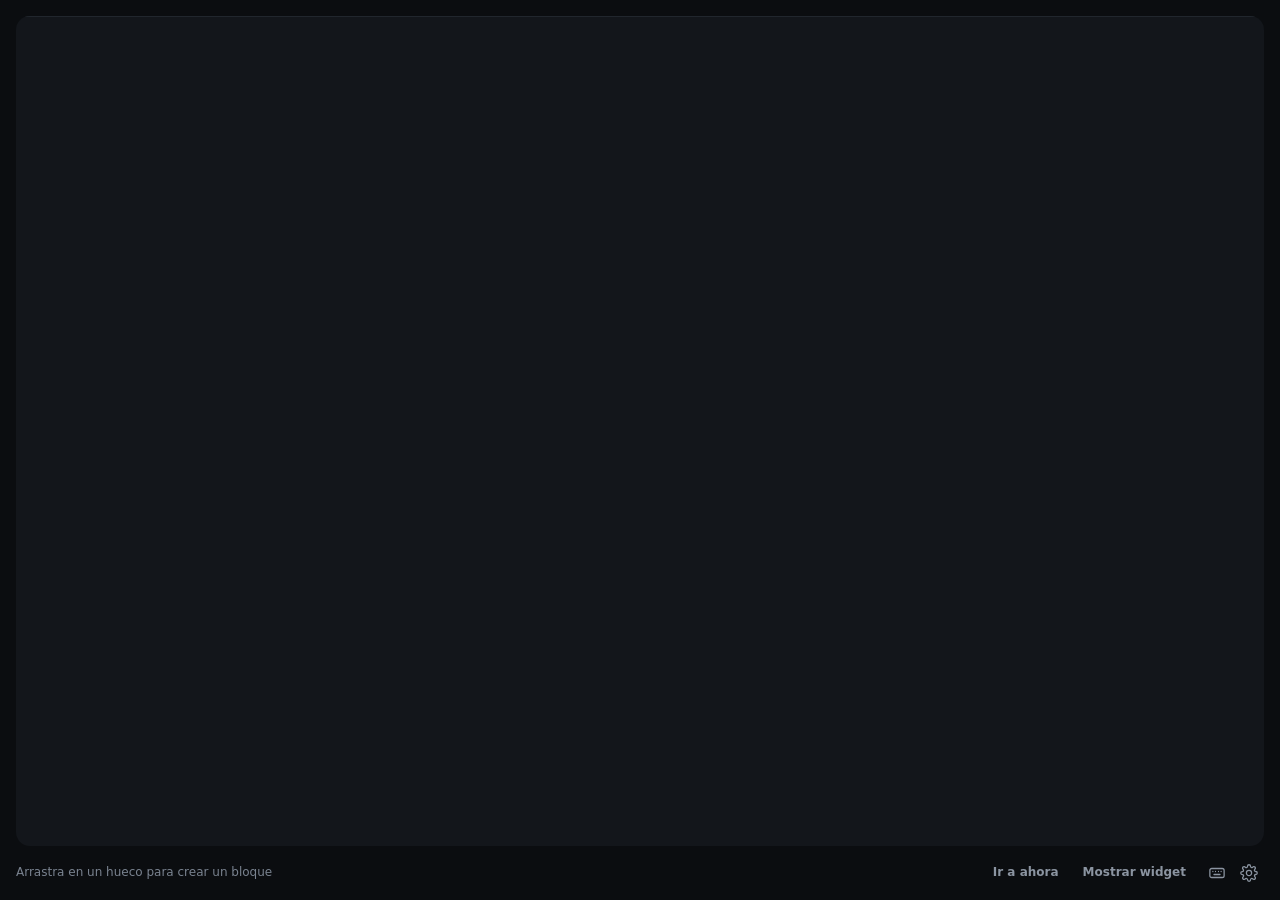
==== commit c0e84ebc: "Add update script" ====
--- a/src/frontend/index.html
+++ b/src/frontend/index.html
@@ -16,6 +16,13 @@
 <link rel="stylesheet" href="style.css">
 </head>
 <body>
+
+<!-- ───────── Actualización (features/update.js) ───────── -->
+<div class="update-bar" id="updateBar" role="status" hidden>
+  <span id="updateMsg"></span>
+  <span id="updateErr" hidden></span>
+  <button class="btn link" id="updateInstall" data-i18n="update.install">Actualizar</button>
+</div>
 
 <!-- ───────── Ajustes (modal) ───────── -->
 <div class="settings-scrim" id="settings" hidden>
--- a/src/frontend/style.css
+++ b/src/frontend/style.css
@@ -126,6 +126,22 @@
   position: absolute;
   inset: -6px;
 }
+
+/* ───────────────────────── Actualización ───────────────────────── */
+.update-bar {
+  display: flex;
+  align-items: center;
+  justify-content: center;
+  gap: var(--s2);
+  padding: var(--s1) var(--s4);
+  background: var(--cyan-tint);
+  color: var(--cyan-400);
+  font-size: 13px;
+}
+.update-bar[hidden] { display: none; }
+.update-bar .btn.link { padding: 4px var(--s2); font-size: 13px; color: var(--cyan-500); }
+.update-bar .btn.link:hover:not(:disabled) { color: var(--gray-100); }
+.update-bar .btn.link:disabled { color: var(--gray-500); }
 
 /* ─────────────────── Botones de atajos y ajustes ─────────────────── */
 .settings-btn {
